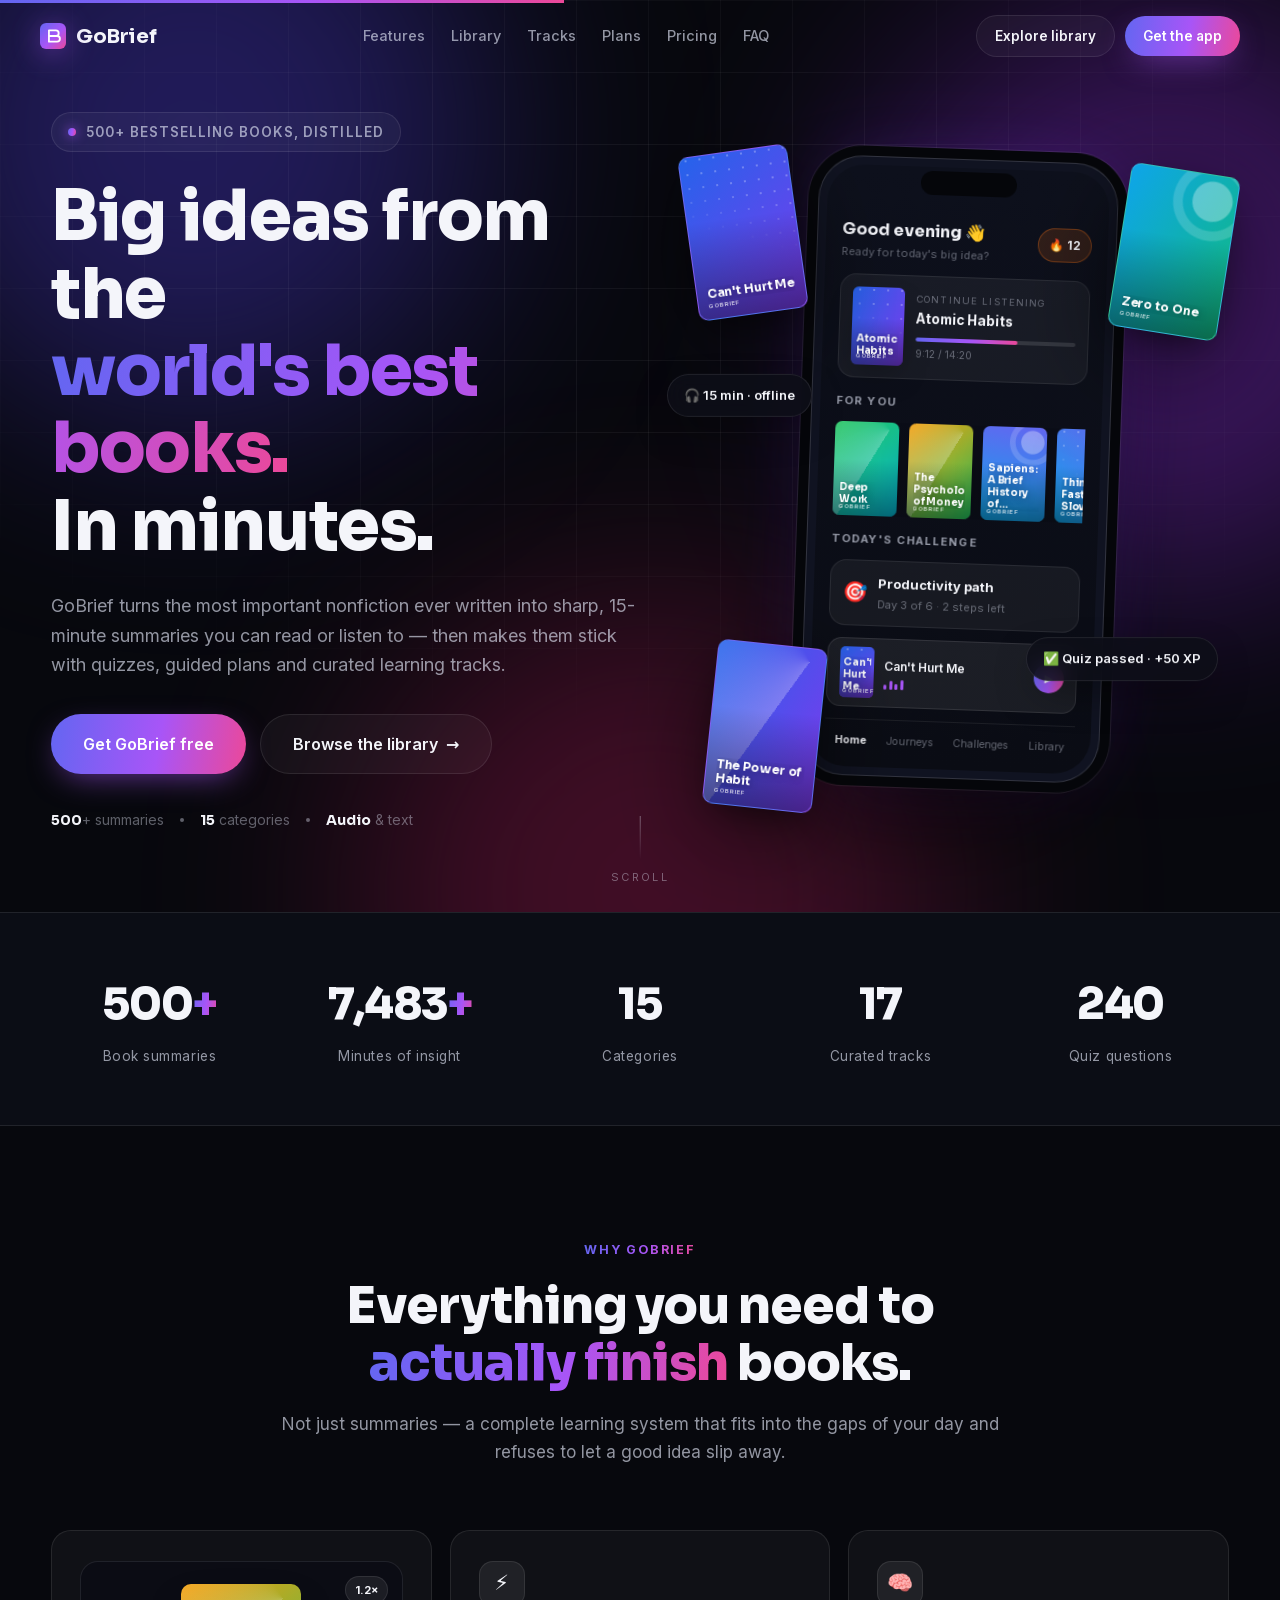
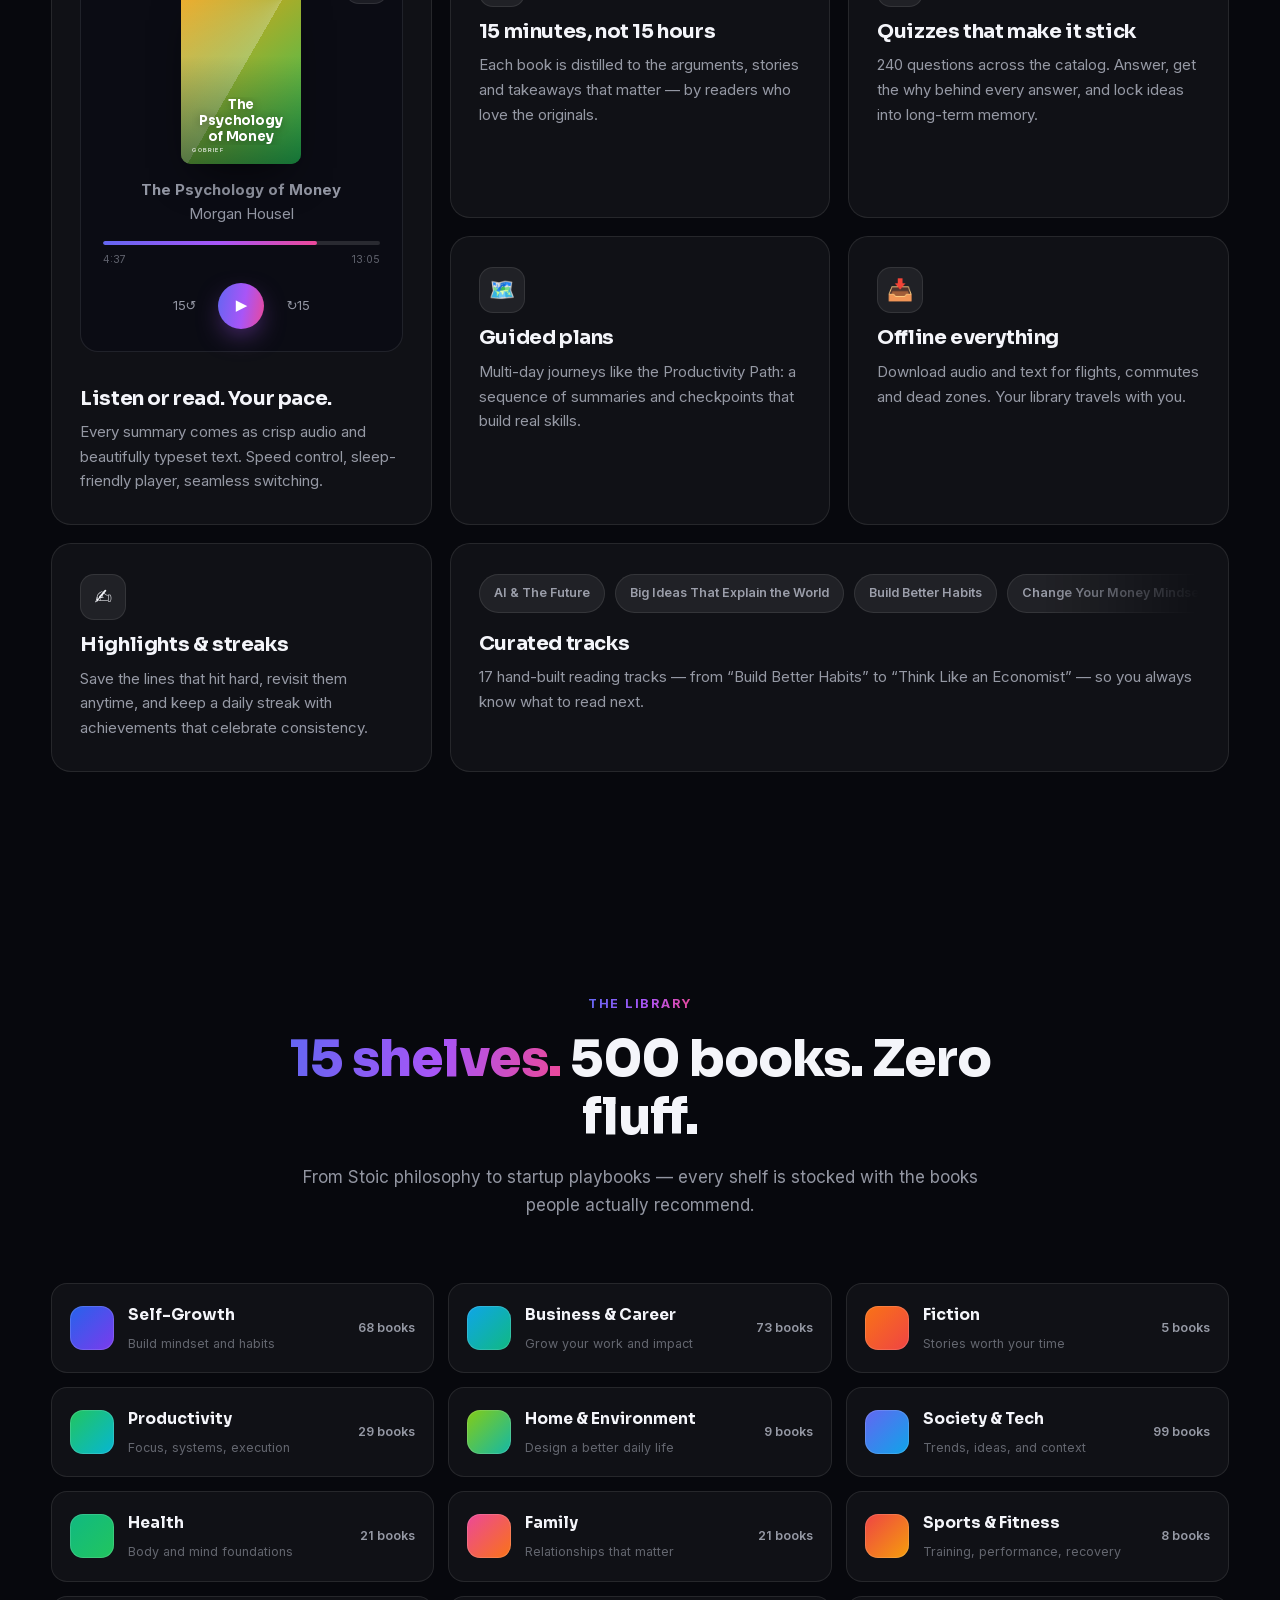
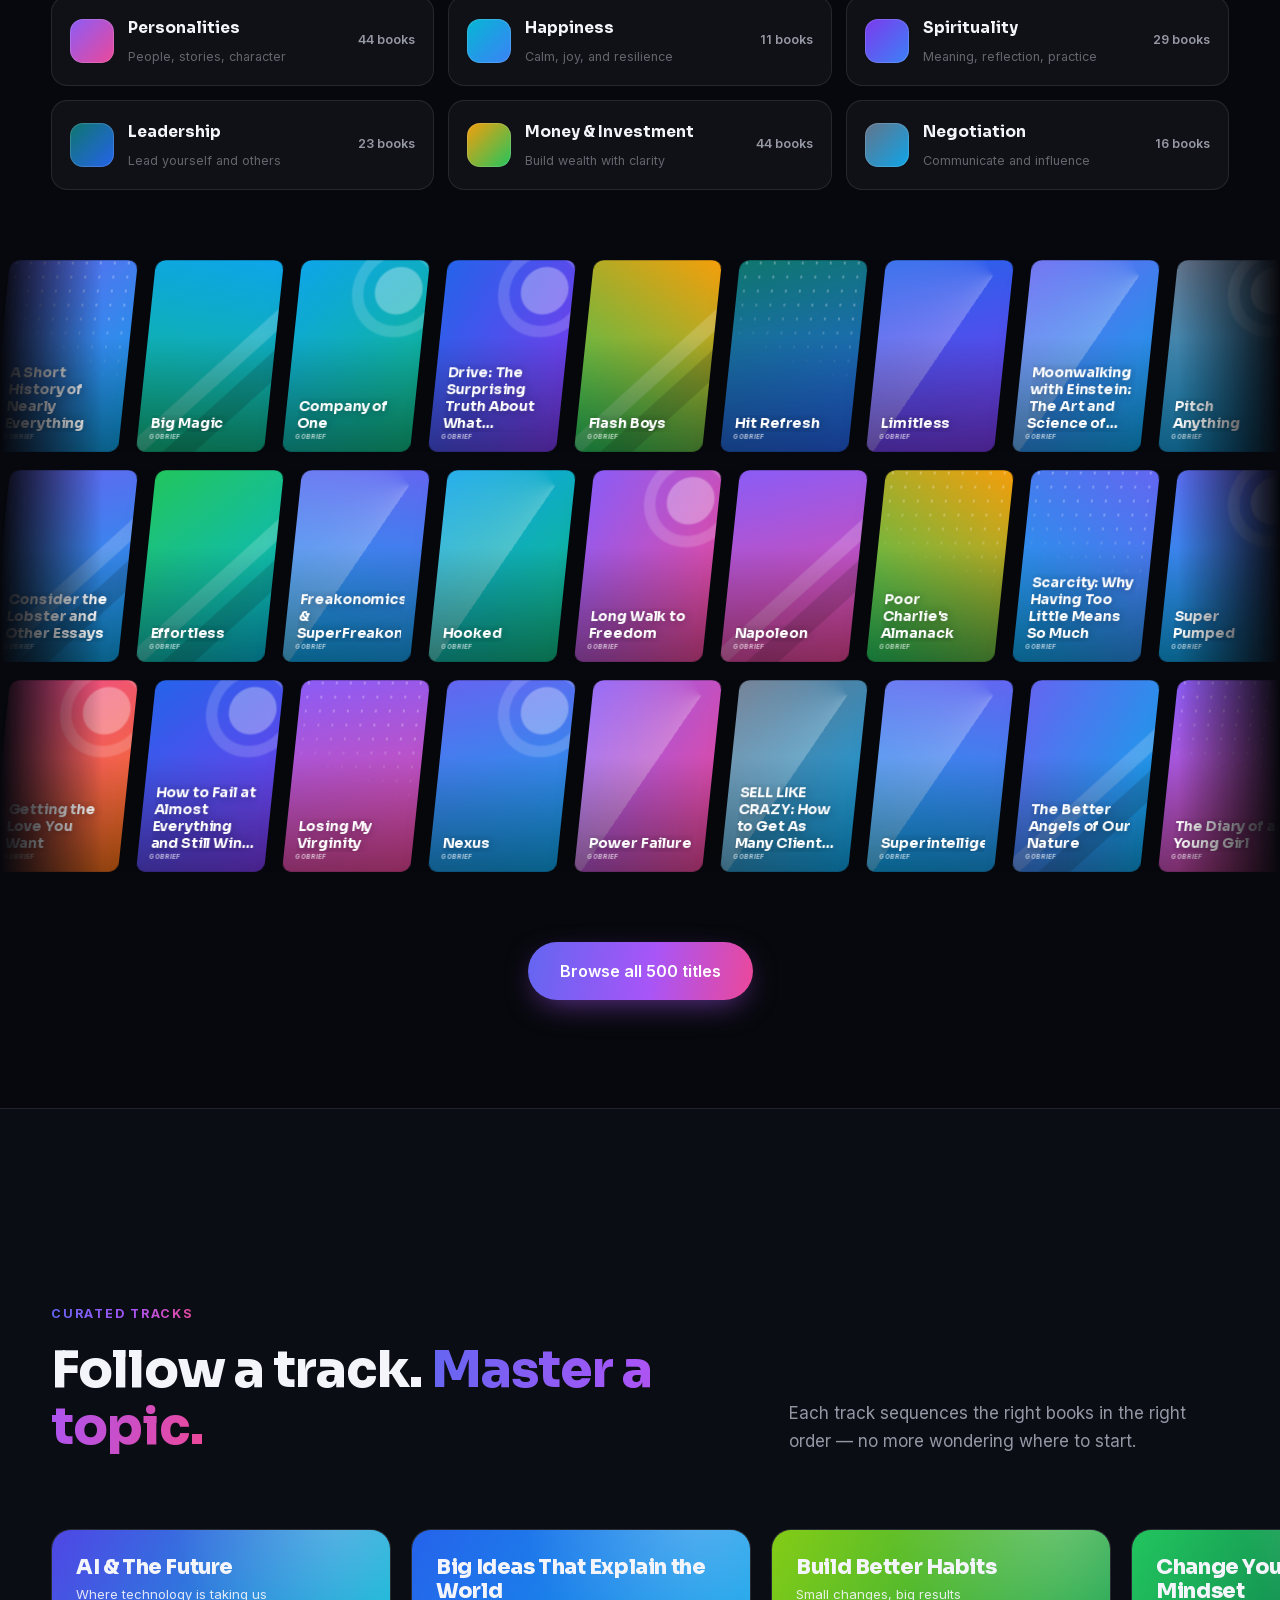
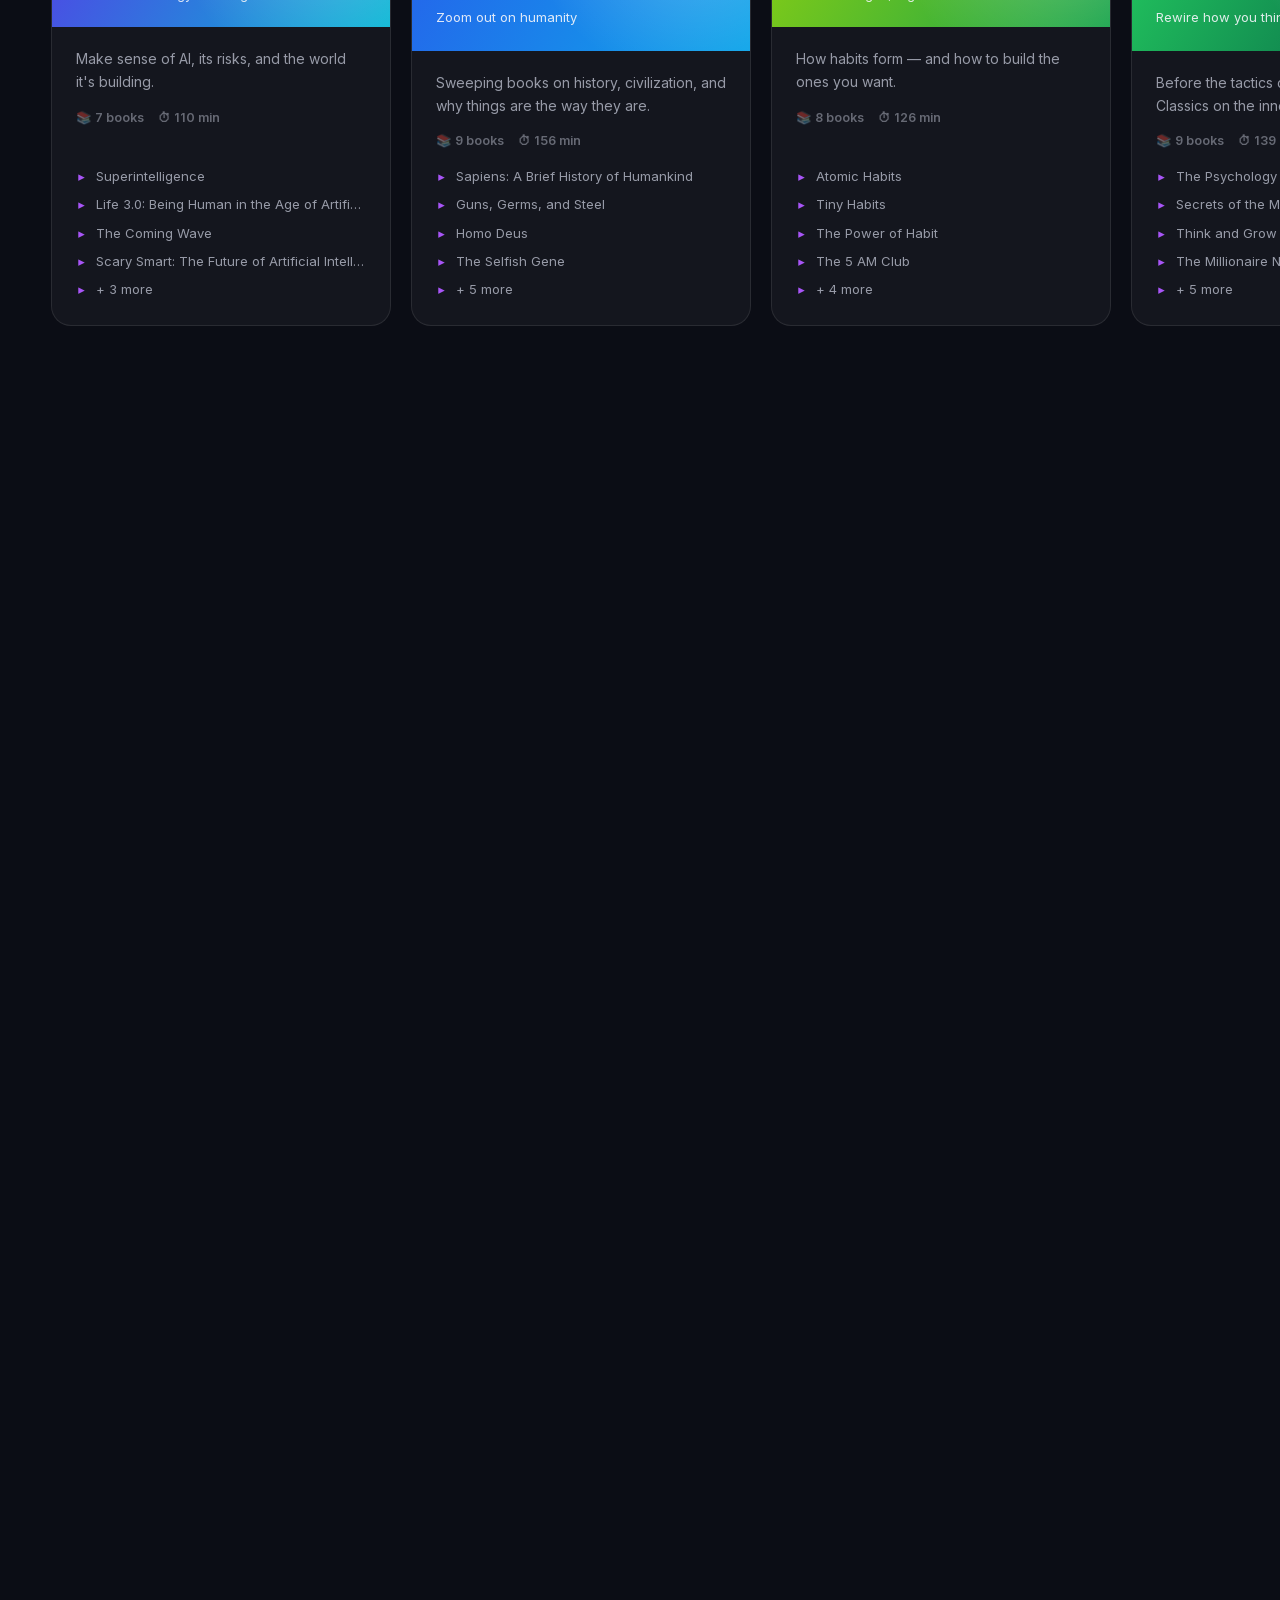
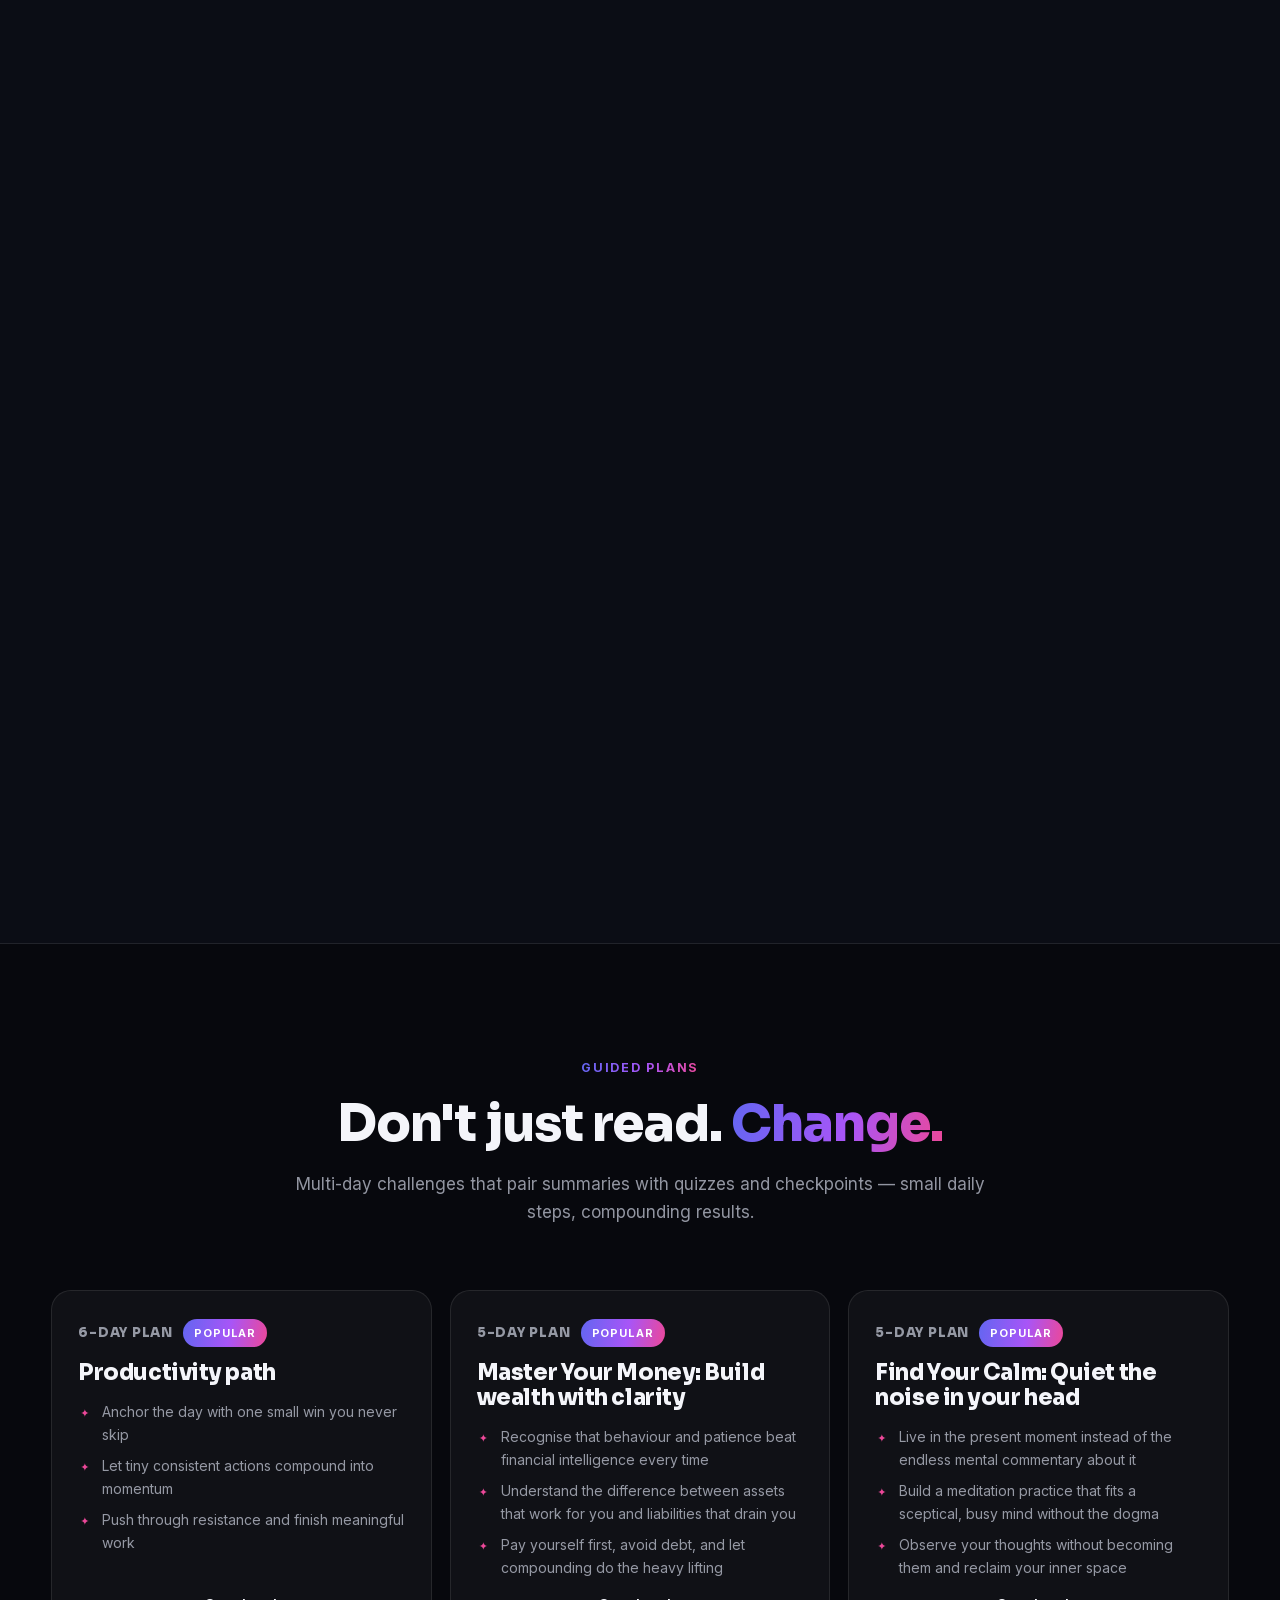
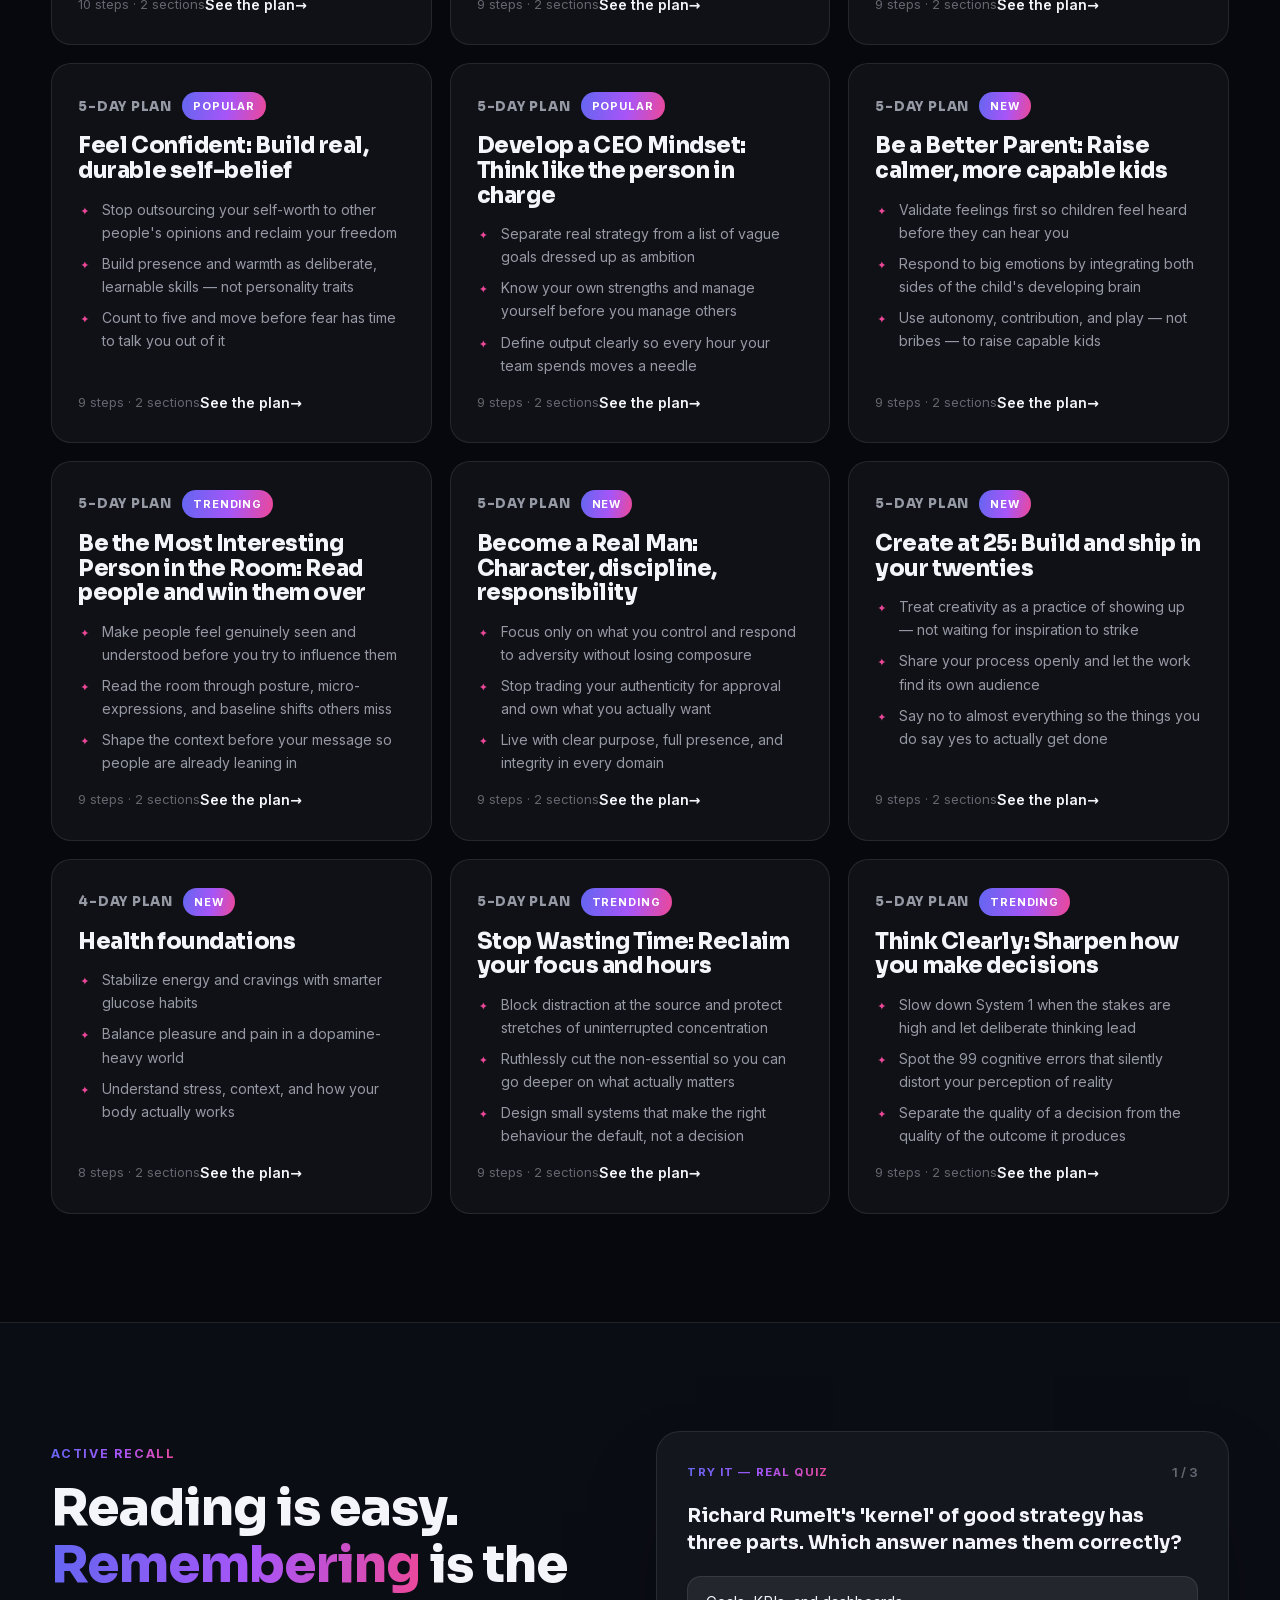
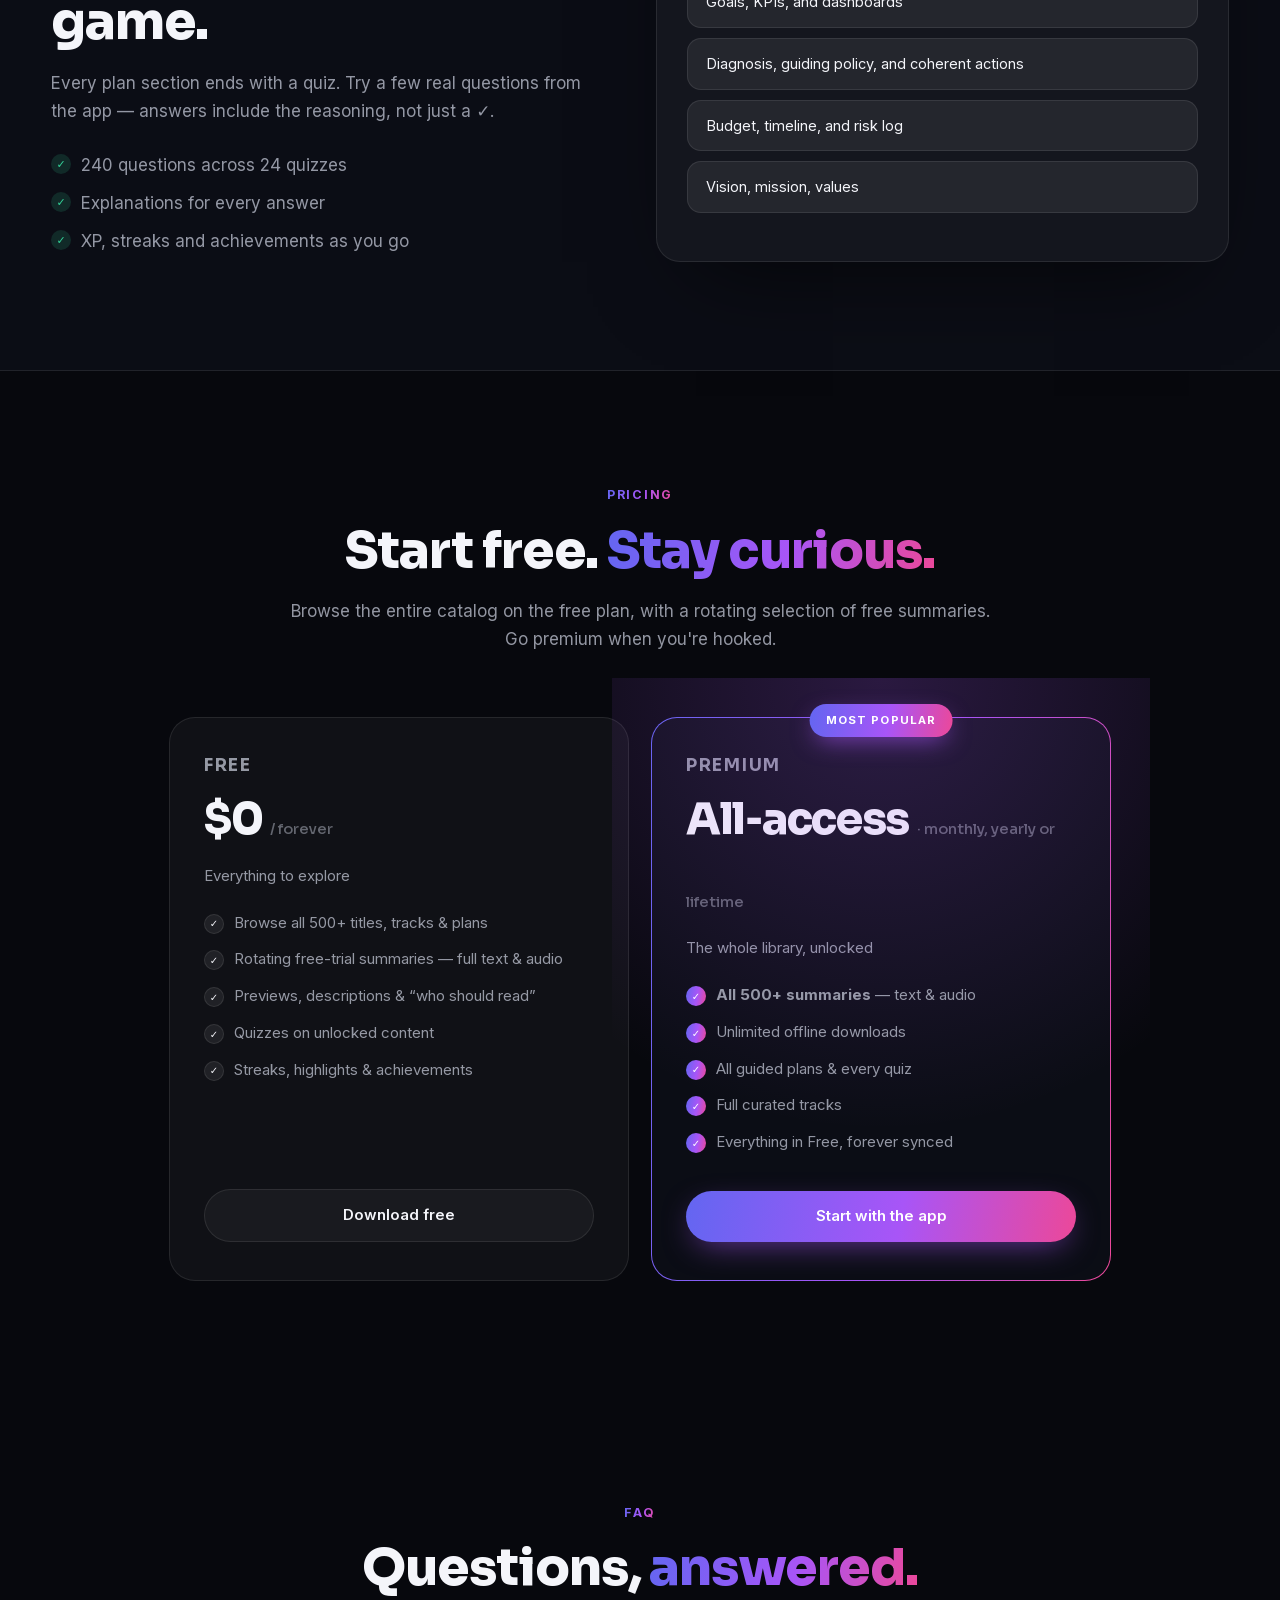
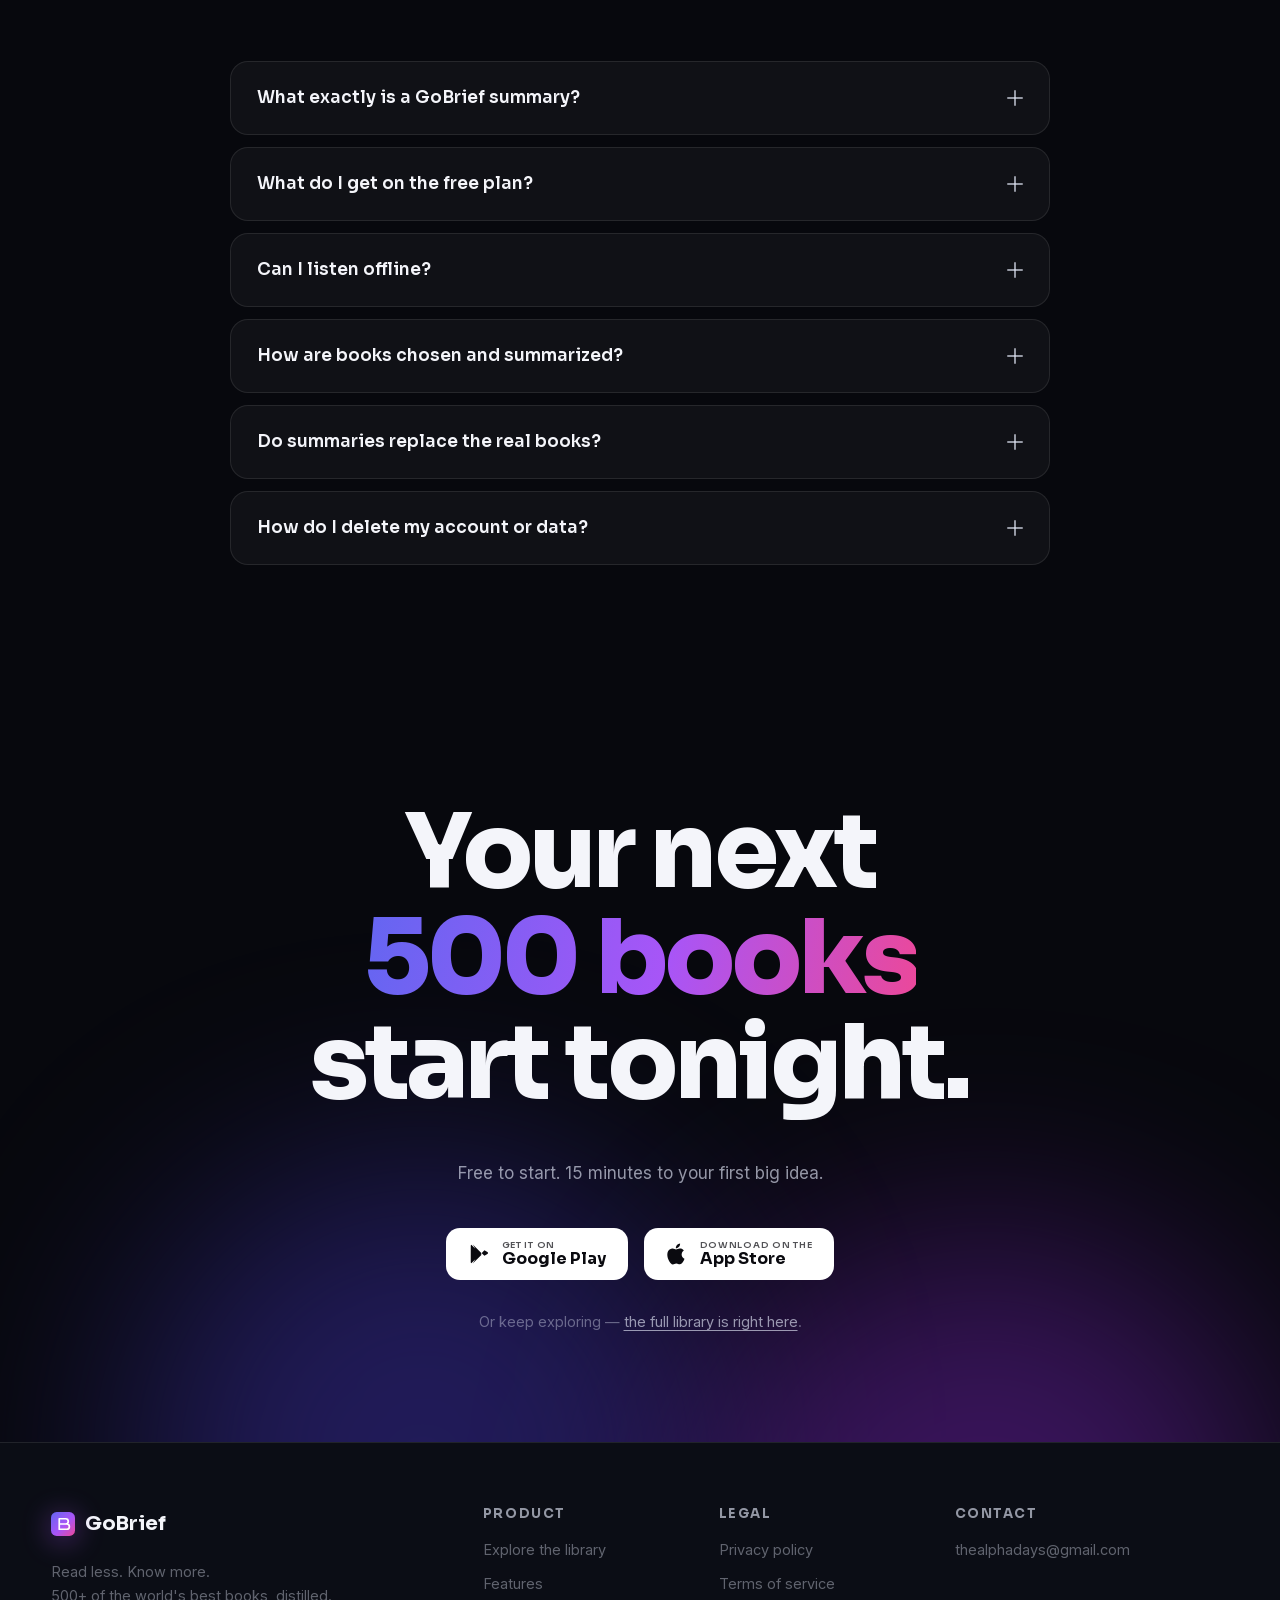
==== index.html @ 28beb43f "Add files via upload Website files" ====
<!DOCTYPE html>
<html lang="en">
<head>
  <meta charset="UTF-8" />
  <meta name="viewport" content="width=device-width, initial-scale=1.0" />
  <title>GoBrief — Big ideas from the world's best books, in minutes</title>
  <meta name="description" content="GoBrief distills 500+ bestselling nonfiction books into sharp 15-minute summaries you can read or listen to. Quizzes, guided plans and curated tracks help the ideas stick." />
  <meta property="og:title" content="GoBrief — Read less. Know more." />
  <meta property="og:description" content="500+ bestselling books distilled into 15-minute summaries. Listen, read, quiz yourself, and follow guided plans." />
  <meta property="og:type" content="website" />
  <link rel="icon" type="image/svg+xml" href="assets/img/favicon.svg" />
  <link rel="stylesheet" href="assets/css/style.css" />
</head>
<body>
  <div class="progress-bar" data-progress aria-hidden="true"></div>

  <header class="site-header" data-header>
    <div class="header-inner">
      <a class="brand" href="index.html" aria-label="GoBrief home">
        <span class="brand__mark" aria-hidden="true">
          <svg viewBox="0 0 64 64" width="26" height="26"><rect width="64" height="64" rx="15" fill="url(#bgrad)"/><defs><linearGradient id="bgrad" x1="0" y1="0" x2="1" y2="1"><stop offset="0" stop-color="#6366F1"/><stop offset=".55" stop-color="#A855F7"/><stop offset="1" stop-color="#EC4899"/></linearGradient></defs><path d="M22 18h17a7 7 0 0 1 0 14H22zm0 14h20a7 7 0 0 1 0 14H22z" fill="none" stroke="#fff" stroke-width="4.5" stroke-linejoin="round"/></svg>
        </span>
        <span class="brand__name">GoBrief</span>
      </a>
      <nav class="main-nav" aria-label="Primary">
        <a href="#features">Features</a>
        <a href="#library">Library</a>
        <a href="#tracks">Tracks</a>
        <a href="#plans">Plans</a>
        <a href="#pricing">Pricing</a>
        <a href="#faq">FAQ</a>
      </nav>
      <div class="header-actions">
        <a class="btn btn--ghost btn--sm" href="explore.html">Explore library</a>
        <a class="btn btn--primary btn--sm" href="#get" data-magnetic>Get the app</a>
      </div>
      <button class="nav-toggle" data-nav-toggle aria-label="Open menu" aria-expanded="false">
        <span></span><span></span>
      </button>
    </div>
  </header>

  <div class="mobile-menu" data-mobile-menu hidden>
    <nav aria-label="Mobile">
      <a href="#features">Features</a>
      <a href="#library">Library</a>
      <a href="#tracks">Tracks</a>
      <a href="#plans">Plans</a>
      <a href="#pricing">Pricing</a>
      <a href="#faq">FAQ</a>
      <a href="explore.html" class="mobile-menu__explore">Explore the library →</a>
    </nav>
  </div>

  <main id="top">

    <!-- ============================== HERO ============================== -->
    <section class="hero">
      <div class="aurora" aria-hidden="true">
        <span class="aurora__blob aurora__blob--1"></span>
        <span class="aurora__blob aurora__blob--2"></span>
        <span class="aurora__blob aurora__blob--3"></span>
        <span class="aurora__grid"></span>
      </div>

      <div class="hero-inner">
        <div class="hero-copy">
          <p class="hero-eyebrow" data-hero-fade><span class="dot" aria-hidden="true"></span> 500+ bestselling books, distilled</p>
          <h1 class="hero-title">
            <span class="line-mask"><span class="line">Big ideas from the</span></span>
            <span class="line-mask"><span class="line"><em>world's best books.</em></span></span>
            <span class="line-mask"><span class="line">In minutes.</span></span>
          </h1>
          <p class="hero-sub" data-hero-fade>
            GoBrief turns the most important nonfiction ever written into sharp,
            15-minute summaries you can read or listen to — then makes them stick
            with quizzes, guided plans and curated learning tracks.
          </p>
          <div class="hero-actions" data-hero-fade>
            <a class="btn btn--primary btn--lg" href="#get" data-magnetic>Get GoBrief free</a>
            <a class="btn btn--ghost btn--lg" href="explore.html">Browse the library <span aria-hidden="true">→</span></a>
          </div>
          <div class="hero-meta" data-hero-fade>
            <span><strong data-stat-inline="books">500</strong>+ summaries</span>
            <span class="sep" aria-hidden="true"></span>
            <span><strong data-stat-inline="sections">15</strong> categories</span>
            <span class="sep" aria-hidden="true"></span>
            <span><strong>Audio</strong> &amp; text</span>
          </div>
        </div>

        <div class="hero-stage" aria-hidden="true">
          <div class="phone" data-phone>
            <div class="phone__notch"></div>
            <div class="phone__screen">
              <div class="app-topbar">
                <div>
                  <p class="app-greet">Good evening 👋</p>
                  <p class="app-greet-sub">Ready for today's big idea?</p>
                </div>
                <span class="app-streak">🔥 12</span>
              </div>
              <div class="app-card app-continue">
                <div class="app-continue__cover" data-phone-cover></div>
                <div class="app-continue__info">
                  <p class="app-label">Continue listening</p>
                  <p class="app-continue__title" data-phone-title>Atomic Habits</p>
                  <div class="app-progress"><span style="width:64%"></span></div>
                  <p class="app-continue__time">9:12 / 14:20</p>
                </div>
              </div>
              <p class="app-row-label">For you</p>
              <div class="app-shelf" data-phone-shelf></div>
              <p class="app-row-label">Today's challenge</p>
              <div class="app-card app-challenge">
                <span class="app-challenge__ico">🎯</span>
                <div>
                  <p class="app-challenge__title">Productivity path</p>
                  <p class="app-challenge__sub">Day 3 of 6 · 2 steps left</p>
                </div>
              </div>
              <div class="app-miniplayer">
                <span class="app-miniplayer__cover" data-phone-cover2></span>
                <div class="app-miniplayer__meta">
                  <p data-phone-title2>Deep Work</p>
                  <div class="app-eq"><i></i><i></i><i></i><i></i></div>
                </div>
                <span class="app-miniplayer__btn">▶</span>
              </div>
              <div class="app-tabbar">
                <span class="is-active">Home</span><span>Journeys</span><span>Challenges</span><span>Library</span>
              </div>
            </div>
          </div>

          <div class="float-card float-card--1" data-float="0.35"><span data-float-cover="0"></span></div>
          <div class="float-card float-card--2" data-float="-0.5"><span data-float-cover="1"></span></div>
          <div class="float-card float-card--3" data-float="0.7"><span data-float-cover="2"></span></div>
          <div class="float-chip float-chip--1" data-float="-0.3">✅ Quiz passed · +50 XP</div>
          <div class="float-chip float-chip--2" data-float="0.5">🎧 15 min · offline</div>
        </div>
      </div>

      <div class="scroll-hint" aria-hidden="true"><span></span>Scroll</div>
    </section>

    <!-- ============================ STATS ============================ -->
    <section class="stats" id="stats">
      <div class="container stats-grid">
        <div class="stat" data-reveal><strong><span data-count="books">0</span><i>+</i></strong><span>Book summaries</span></div>
        <div class="stat" data-reveal><strong><span data-count="minutes">0</span><i>+</i></strong><span>Minutes of insight</span></div>
        <div class="stat" data-reveal><strong><span data-count="sections">0</span></strong><span>Categories</span></div>
        <div class="stat" data-reveal><strong><span data-count="tracks">0</span></strong><span>Curated tracks</span></div>
        <div class="stat" data-reveal><strong><span data-count="questions">0</span></strong><span>Quiz questions</span></div>
      </div>
    </section>

    <!-- =========================== FEATURES =========================== -->
    <section class="features section" id="features">
      <div class="container">
        <div class="section-head" data-reveal>
          <p class="kicker">Why GoBrief</p>
          <h2>Everything you need to <em>actually finish</em> books.</h2>
          <p class="section-sub">Not just summaries — a complete learning system that fits into the
            gaps of your day and refuses to let a good idea slip away.</p>
        </div>

        <div class="bento">
          <article class="bento-card bento-card--player" data-reveal>
            <div class="bento-card__ui player-ui" aria-hidden="true">
              <div class="player-ui__cover" data-feature-cover></div>
              <p class="player-ui__title">The Psychology of Money</p>
              <p class="player-ui__author">Morgan Housel</p>
              <div class="player-ui__bar"><span data-player-bar></span></div>
              <div class="player-ui__times"><span>4:37</span><span>13:05</span></div>
              <div class="player-ui__controls"><span>15↺</span><span class="play">▶</span><span>↻15</span></div>
              <div class="player-ui__speed">1.2×</div>
            </div>
            <h3>Listen or read. Your pace.</h3>
            <p>Every summary comes as crisp audio and beautifully typeset text.
               Speed control, sleep-friendly player, seamless switching.</p>
          </article>

          <article class="bento-card" data-reveal>
            <span class="bento-ico" aria-hidden="true">⚡</span>
            <h3>15 minutes, not 15 hours</h3>
            <p>Each book is distilled to the arguments, stories and takeaways that
               matter — by readers who love the originals.</p>
          </article>

          <article class="bento-card" data-reveal>
            <span class="bento-ico" aria-hidden="true">🧠</span>
            <h3>Quizzes that make it stick</h3>
            <p>240 questions across the catalog. Answer, get the why behind every
               answer, and lock ideas into long-term memory.</p>
          </article>

          <article class="bento-card" data-reveal>
            <span class="bento-ico" aria-hidden="true">🗺️</span>
            <h3>Guided plans</h3>
            <p>Multi-day journeys like the Productivity Path: a sequence of
               summaries and checkpoints that build real skills.</p>
          </article>

          <article class="bento-card" data-reveal>
            <span class="bento-ico" aria-hidden="true">📥</span>
            <h3>Offline everything</h3>
            <p>Download audio and text for flights, commutes and dead zones.
               Your library travels with you.</p>
          </article>

          <article class="bento-card" data-reveal>
            <span class="bento-ico" aria-hidden="true">✍️</span>
            <h3>Highlights &amp; streaks</h3>
            <p>Save the lines that hit hard, revisit them anytime, and keep a
               daily streak with achievements that celebrate consistency.</p>
          </article>

          <article class="bento-card bento-card--wide" data-reveal>
            <div class="bento-track-strip" aria-hidden="true" data-bento-strip></div>
            <h3>Curated tracks</h3>
            <p>17 hand-built reading tracks — from “Build Better Habits” to “Think Like an
               Economist” — so you always know what to read next.</p>
          </article>
        </div>
      </div>
    </section>

    <!-- ============================ LIBRARY ============================ -->
    <section class="library section" id="library">
      <div class="container">
        <div class="section-head" data-reveal>
          <p class="kicker">The library</p>
          <h2><em>15 shelves.</em> 500 books. Zero fluff.</h2>
          <p class="section-sub">From Stoic philosophy to startup playbooks — every shelf is stocked
            with the books people actually recommend.</p>
        </div>
        <div class="cats" data-cats></div>
      </div>

      <div class="marquee-stack" aria-hidden="true">
        <div class="marquee" data-marquee="1"><div class="marquee__track" data-marquee-track="0"></div></div>
        <div class="marquee marquee--reverse" data-marquee="-1"><div class="marquee__track" data-marquee-track="1"></div></div>
        <div class="marquee" data-marquee="1"><div class="marquee__track" data-marquee-track="2"></div></div>
      </div>

      <div class="container center" data-reveal>
        <a class="btn btn--primary btn--lg" href="explore.html" data-magnetic>Browse all 500 titles</a>
      </div>
    </section>

    <!-- ============================ TRACKS ============================ -->
    <section class="tracks section" id="tracks">
      <div class="tracks-pin" data-tracks-pin>
        <div class="container">
          <div class="section-head section-head--row" data-reveal>
            <div>
              <p class="kicker">Curated tracks</p>
              <h2>Follow a track. <em>Master a topic.</em></h2>
            </div>
            <p class="section-sub">Each track sequences the right books in the right order —
              no more wondering where to start.</p>
          </div>
        </div>
        <div class="tracks-rail-wrap">
          <div class="tracks-rail" data-tracks-rail></div>
        </div>
      </div>
    </section>

    <!-- ============================ PLANS ============================= -->
    <section class="plans section" id="plans">
      <div class="container">
        <div class="section-head" data-reveal>
          <p class="kicker">Guided plans</p>
          <h2>Don't just read. <em>Change.</em></h2>
          <p class="section-sub">Multi-day challenges that pair summaries with quizzes and
            checkpoints — small daily steps, compounding results.</p>
        </div>
        <div class="plans-grid" data-plans></div>
      </div>
    </section>

    <!-- ========================== QUIZ DEMO =========================== -->
    <section class="quiz section" id="quiz">
      <div class="container quiz-wrap">
        <div class="quiz-copy" data-reveal>
          <p class="kicker">Active recall</p>
          <h2>Reading is easy. <em>Remembering</em> is the game.</h2>
          <p class="section-sub">Every plan section ends with a quiz. Try a few real questions from
            the app — answers include the reasoning, not just a ✓.</p>
          <ul class="quiz-points">
            <li>240 questions across 24 quizzes</li>
            <li>Explanations for every answer</li>
            <li>XP, streaks and achievements as you go</li>
          </ul>
        </div>
        <div class="quiz-widget" data-quiz data-reveal>
          <div class="quiz-widget__head">
            <span class="quiz-widget__badge">Try it — real quiz</span>
            <span class="quiz-widget__progress" data-quiz-progress>1 / 3</span>
          </div>
          <p class="quiz-widget__q" data-quiz-q>Loading…</p>
          <div class="quiz-widget__opts" data-quiz-opts></div>
          <div class="quiz-widget__explain" data-quiz-explain hidden></div>
          <div class="quiz-widget__foot">
            <button class="btn btn--primary btn--sm" data-quiz-next hidden>Next question</button>
            <button class="btn btn--ghost btn--sm" data-quiz-restart hidden>Try again</button>
          </div>
        </div>
      </div>
    </section>

    <!-- =========================== PRICING ============================ -->
    <section class="pricing section" id="pricing">
      <div class="container">
        <div class="section-head" data-reveal>
          <p class="kicker">Pricing</p>
          <h2>Start free. <em>Stay curious.</em></h2>
          <p class="section-sub">Browse the entire catalog on the free plan, with a rotating
            selection of free summaries. Go premium when you're hooked.</p>
        </div>
        <div class="price-grid">
          <article class="price-card" data-reveal>
            <h3>Free</h3>
            <p class="price-card__price">$0<span>/ forever</span></p>
            <p class="price-card__tag">Everything to explore</p>
            <ul>
              <li>Browse all 500+ titles, tracks &amp; plans</li>
              <li>Rotating free-trial summaries — full text &amp; audio</li>
              <li>Previews, descriptions &amp; “who should read”</li>
              <li>Quizzes on unlocked content</li>
              <li>Streaks, highlights &amp; achievements</li>
            </ul>
            <a class="btn btn--ghost" href="#get">Download free</a>
          </article>
          <article class="price-card price-card--pro" data-reveal>
            <span class="price-card__glow" aria-hidden="true"></span>
            <span class="price-card__badge">Most popular</span>
            <h3>Premium</h3>
            <p class="price-card__price">All&#8209;access<span>· monthly, yearly or lifetime</span></p>
            <p class="price-card__tag">The whole library, unlocked</p>
            <ul>
              <li><strong>All 500+ summaries</strong> — text &amp; audio</li>
              <li>Unlimited offline downloads</li>
              <li>All guided plans &amp; every quiz</li>
              <li>Full curated tracks</li>
              <li>Everything in Free, forever synced</li>
            </ul>
            <a class="btn btn--primary" href="#get" data-magnetic>Start with the app</a>
          </article>
        </div>
      </div>
    </section>

    <!-- ============================== FAQ ============================= -->
    <section class="faq section" id="faq">
      <div class="container container--narrow">
        <div class="section-head" data-reveal>
          <p class="kicker">FAQ</p>
          <h2>Questions, <em>answered.</em></h2>
        </div>
        <div class="faq-list">
          <details class="faq-item" data-reveal>
            <summary>What exactly is a GoBrief summary?<span class="faq-x" aria-hidden="true"></span></summary>
            <p>A careful distillation of a nonfiction book's core arguments, stories and
               takeaways — about 15 minutes to read or listen to. It's the fastest honest way
               to know whether a book deserves your next 10 hours.</p>
          </details>
          <details class="faq-item" data-reveal>
            <summary>What do I get on the free plan?<span class="faq-x" aria-hidden="true"></span></summary>
            <p>The entire catalog is browsable — every title, description, track, plan and
               “who should read this” guide. A rotating selection of summaries is fully
               unlocked (text and audio), and features like streaks, highlights and quizzes
               work on everything you can access.</p>
          </details>
          <details class="faq-item" data-reveal>
            <summary>Can I listen offline?<span class="faq-x" aria-hidden="true"></span></summary>
            <p>Yes. Premium members can download any summary's audio and text for fully
               offline listening — flights, subways, mountains, wherever.</p>
          </details>
          <details class="faq-item" data-reveal>
            <summary>How are books chosen and summarized?<span class="faq-x" aria-hidden="true"></span></summary>
            <p>We stock the shelves with books people actually recommend — enduring
               bestsellers and modern classics across 15 categories — and hold every summary
               to the same bar: faithful to the author, ruthless with fluff.</p>
          </details>
          <details class="faq-item" data-reveal>
            <summary>Do summaries replace the real books?<span class="faq-x" aria-hidden="true"></span></summary>
            <p>No — they're a map, not the territory. Every book page links to the full book,
               and our favorite outcome is you falling in love with one and buying it.</p>
          </details>
          <details class="faq-item" data-reveal>
            <summary>How do I delete my account or data?<span class="faq-x" aria-hidden="true"></span></summary>
            <p>Anytime, in-app or via our <a href="delete-account.html">account deletion page</a>.
               Your data, your call.</p>
          </details>
        </div>
      </div>
    </section>

    <!-- ============================== CTA ============================= -->
    <section class="cta section" id="get">
      <div class="aurora aurora--cta" aria-hidden="true">
        <span class="aurora__blob aurora__blob--1"></span>
        <span class="aurora__blob aurora__blob--2"></span>
      </div>
      <div class="container center">
        <h2 class="cta-title" data-reveal>Your next<br /><em>500 books</em><br />start tonight.</h2>
        <p class="section-sub" data-reveal>Free to start. 15 minutes to your first big idea.</p>
        <div class="store-badges" data-reveal>
          <!-- Replace href="#" with your Play Store / App Store URLs when live -->
          <a class="store-badge" href="#" aria-label="Get it on Google Play">
            <svg viewBox="0 0 24 24" width="22" height="22" aria-hidden="true"><path fill="currentColor" d="M3.6 1.8 13.9 12 3.6 22.2c-.4-.2-.6-.6-.6-1.1V2.9c0-.5.2-.9.6-1.1zm11.7 8.8 2.6-2.6 3.3 1.9c.9.5.9 1.7 0 2.2l-3.3 1.9-2.6-2.6-.4-.4.4-.4zM5.2 1.6l9.6 9.6-2.3 2.3L5.2 1.6zm0 20.8 7.3-11.9 2.3 2.3-9.6 9.6z"/></svg>
            <span><small>GET IT ON</small>Google Play</span>
          </a>
          <a class="store-badge" href="#" aria-label="Download on the App Store">
            <svg viewBox="0 0 24 24" width="22" height="22" aria-hidden="true"><path fill="currentColor" d="M17.05 12.54c-.03-2.9 2.37-4.29 2.48-4.36-1.35-1.97-3.45-2.24-4.2-2.27-1.78-.18-3.48 1.05-4.39 1.05-.9 0-2.3-1.03-3.79-1-1.95.03-3.75 1.13-4.75 2.88-2.03 3.52-.52 8.72 1.46 11.58.97 1.4 2.12 2.97 3.63 2.91 1.46-.06 2.01-.94 3.77-.94s2.26.94 3.8.91c1.57-.03 2.57-1.42 3.53-2.83 1.11-1.62 1.57-3.19 1.6-3.27-.04-.02-3.07-1.18-3.14-4.66zM14.16 4.1c.8-.97 1.34-2.32 1.19-3.66-1.15.05-2.55.77-3.38 1.74-.74.86-1.39 2.23-1.22 3.55 1.29.1 2.6-.65 3.41-1.63z"/></svg>
            <span><small>DOWNLOAD ON THE</small>App Store</span>
          </a>
        </div>
        <p class="cta-note" data-reveal>Or keep exploring — <a href="explore.html">the full library is right here</a>.</p>
      </div>
    </section>
  </main>

  <footer class="site-footer">
    <div class="container footer-grid">
      <div class="footer-brand">
        <a class="brand" href="index.html">
          <span class="brand__mark" aria-hidden="true">
            <svg viewBox="0 0 64 64" width="24" height="24"><rect width="64" height="64" rx="15" fill="url(#fgrad)"/><defs><linearGradient id="fgrad" x1="0" y1="0" x2="1" y2="1"><stop offset="0" stop-color="#6366F1"/><stop offset=".55" stop-color="#A855F7"/><stop offset="1" stop-color="#EC4899"/></linearGradient></defs><path d="M22 18h17a7 7 0 0 1 0 14H22zm0 14h20a7 7 0 0 1 0 14H22z" fill="none" stroke="#fff" stroke-width="4.5" stroke-linejoin="round"/></svg>
          </span>
          <span class="brand__name">GoBrief</span>
        </a>
        <p>Read less. Know more.<br />500+ of the world's best books, distilled.</p>
      </div>
      <nav class="footer-col" aria-label="Product">
        <h4>Product</h4>
        <a href="explore.html">Explore the library</a>
        <a href="#features">Features</a>
        <a href="#pricing">Pricing</a>
        <a href="#faq">FAQ</a>
      </nav>
      <nav class="footer-col" aria-label="Legal">
        <h4>Legal</h4>
        <a href="privacy-policy.html">Privacy policy</a>
        <a href="terms-of-service.html">Terms of service</a>
        <a href="delete-account.html">Delete account &amp; data</a>
      </nav>
      <nav class="footer-col" aria-label="Contact">
        <h4>Contact</h4>
        <a href="mailto:thealphadays@gmail.com">thealphadays@gmail.com</a>
      </nav>
    </div>
    <div class="container footer-bottom">
      <p>© <span data-year>2026</span> GoBrief. All rights reserved.</p>
      <p>All book titles and author names belong to their respective owners.</p>
    </div>
  </footer>

  <!-- Shared modal (plan details) -->
  <div class="modal" data-modal hidden>
    <div class="modal__backdrop" data-modal-close></div>
    <div class="modal__panel" role="dialog" aria-modal="true">
      <button class="modal__close" data-modal-close aria-label="Close">✕</button>
      <div class="modal__content" data-modal-content></div>
    </div>
  </div>

  <script src="assets/vendor/gsap.min.js"></script>
  <script src="assets/vendor/ScrollTrigger.min.js"></script>
  <script src="assets/vendor/lenis.min.js"></script>
  <script src="assets/js/data.js"></script>
  <script src="assets/js/covers.js"></script>
  <script src="assets/js/main.js"></script>
</body>
</html>
---- assets/css/style.css ----
/* ============================================================
   GoBrief — public site
   Dark, gradient-glow aesthetic with scroll-driven motion.
   ============================================================ */

/* ---------- Fonts (self-hosted, variable) ---------- */
@font-face {
  font-family: "Sora";
  src: url("../fonts/sora-var-latin.woff2") format("woff2");
  font-weight: 100 900;
  font-style: normal;
  font-display: swap;
}
@font-face {
  font-family: "Inter";
  src: url("../fonts/inter-var-latin.woff2") format("woff2");
  font-weight: 100 900;
  font-style: normal;
  font-display: swap;
}

/* ---------- Tokens ---------- */
:root {
  --bg: #07080d;
  --bg-2: #0b0d15;
  --surface: rgba(255, 255, 255, 0.04);
  --surface-2: rgba(255, 255, 255, 0.07);
  --line: rgba(255, 255, 255, 0.09);
  --text: #f4f5fa;
  --muted: rgba(226, 230, 246, 0.64);
  --faint: rgba(226, 230, 246, 0.4);
  --g1: #6366f1;
  --g2: #a855f7;
  --g3: #ec4899;
  --grad: linear-gradient(100deg, var(--g1), var(--g2) 55%, var(--g3));
  --ok: #34d399;
  --bad: #f87171;
  --radius: 20px;
  --font-display: "Sora", "Inter", system-ui, sans-serif;
  --font-body: "Inter", system-ui, -apple-system, sans-serif;
  --header-h: 72px;
  --container: 1200px;
}

/* ---------- Reset / base ---------- */
*, *::before, *::after { box-sizing: border-box; }
html { scroll-behavior: smooth; }
html.lenis { height: auto; scroll-behavior: auto; }
.lenis.lenis-smooth { scroll-behavior: auto !important; }
body {
  margin: 0;
  background: var(--bg);
  color: var(--text);
  font-family: var(--font-body);
  font-size: 17px;
  line-height: 1.65;
  -webkit-font-smoothing: antialiased;
  overflow-x: hidden;
}
img, svg { display: block; max-width: 100%; }
a { color: inherit; text-decoration: none; }
button { font: inherit; color: inherit; background: none; border: 0; cursor: pointer; }
h1, h2, h3, h4 { font-family: var(--font-display); line-height: 1.12; margin: 0; letter-spacing: -0.02em; }
p { margin: 0; }
::selection { background: rgba(168, 85, 247, 0.45); color: #fff; }
::-webkit-scrollbar { width: 10px; height: 10px; }
::-webkit-scrollbar-thumb { background: rgba(255,255,255,.14); border-radius: 8px; border: 2px solid var(--bg); }
::-webkit-scrollbar-track { background: var(--bg); }

[hidden] { display: none !important; }

.container { width: min(var(--container), 92vw); margin-inline: auto; }
.container--narrow { width: min(820px, 92vw); }
.center { text-align: center; }
.section { padding: clamp(90px, 12vh, 150px) 0; position: relative; }

/* gradient em */
h1 em, h2 em {
  font-style: normal;
  background: var(--grad);
  -webkit-background-clip: text;
  background-clip: text;
  -webkit-text-fill-color: transparent;
  color: transparent;
}

/* ---------- Reveal states (only when JS animates) ---------- */
body.gb-anim [data-reveal] { opacity: 0; transform: translateY(30px); }
body.gb-anim .line-mask .line { transform: translateY(112%); }
body.gb-anim [data-hero-fade] { opacity: 0; transform: translateY(18px); }

/* ---------- Progress bar ---------- */
.progress-bar {
  position: fixed; inset: 0 auto auto 0; z-index: 120;
  height: 3px; width: 100%;
  background: var(--grad);
  transform-origin: 0 50%;
  transform: scaleX(0);
}

/* ---------- Header ---------- */
.site-header {
  position: fixed; top: 0; left: 0; right: 0; z-index: 100;
  transition: transform 0.45s cubic-bezier(.22,1,.36,1), background 0.3s, border-color 0.3s;
  border-bottom: 1px solid transparent;
}
.site-header.is-scrolled {
  background: rgba(7, 8, 13, 0.72);
  -webkit-backdrop-filter: blur(18px);
  backdrop-filter: blur(18px);
  border-bottom-color: var(--line);
}
.site-header.is-hidden { transform: translateY(-100%); }
.header-inner {
  width: min(var(--container), 94vw); margin-inline: auto;
  height: var(--header-h);
  display: flex; align-items: center; gap: 28px;
}
.brand { display: inline-flex; align-items: center; gap: 10px; font-family: var(--font-display); font-weight: 700; font-size: 20px; letter-spacing: -0.02em; }
.brand__mark { display: grid; place-items: center; filter: drop-shadow(0 4px 14px rgba(168,85,247,.45)); }
.main-nav { display: flex; gap: 26px; margin-inline: auto; }
.main-nav a { font-size: 14.5px; color: var(--muted); font-weight: 500; transition: color .2s; position: relative; }
.main-nav a::after {
  content: ""; position: absolute; left: 0; bottom: -6px; height: 2px; width: 100%;
  background: var(--grad); border-radius: 2px; transform: scaleX(0); transform-origin: left;
  transition: transform .3s cubic-bezier(.22,1,.36,1);
}
.main-nav a:hover { color: var(--text); }
.main-nav a:hover::after { transform: scaleX(1); }
.header-actions { display: flex; gap: 10px; align-items: center; }

.nav-toggle { display: none; width: 42px; height: 42px; position: relative; z-index: 130; }
.nav-toggle span {
  position: absolute; left: 10px; right: 10px; height: 2px; background: var(--text);
  border-radius: 2px; transition: transform .3s, top .3s;
}
.nav-toggle span:nth-child(1) { top: 17px; }
.nav-toggle span:nth-child(2) { top: 25px; }
.nav-toggle.is-open span:nth-child(1) { top: 21px; transform: rotate(45deg); }
.nav-toggle.is-open span:nth-child(2) { top: 21px; transform: rotate(-45deg); }

.mobile-menu {
  position: fixed; inset: 0; z-index: 110;
  background: rgba(7, 8, 13, 0.96);
  -webkit-backdrop-filter: blur(20px); backdrop-filter: blur(20px);
  display: grid; place-items: center;
}
.mobile-menu nav { display: grid; gap: 8px; text-align: center; }
.mobile-menu a {
  font-family: var(--font-display); font-size: clamp(28px, 7vw, 40px); font-weight: 700;
  padding: 6px 20px; color: var(--text);
}
.mobile-menu a:hover { background: var(--grad); -webkit-background-clip: text; background-clip: text; -webkit-text-fill-color: transparent; }
.mobile-menu__explore { font-size: 18px !important; color: var(--muted) !important; margin-top: 18px; }

/* ---------- Buttons ---------- */
.btn {
  display: inline-flex; align-items: center; justify-content: center; gap: 8px;
  border-radius: 999px; font-weight: 600; font-size: 15px;
  padding: 13px 26px; white-space: nowrap;
  transition: transform .25s cubic-bezier(.22,1,.36,1), box-shadow .25s, background .25s, border-color .25s;
  will-change: transform;
}
.btn--sm { padding: 9px 18px; font-size: 13.5px; }
.btn--lg { padding: 16px 32px; font-size: 16px; }
.btn--primary {
  background: var(--grad); color: #fff;
  box-shadow: 0 10px 32px -10px rgba(168, 85, 247, 0.65);
}
.btn--primary:hover { transform: translateY(-2px) scale(1.02); box-shadow: 0 16px 40px -10px rgba(168, 85, 247, 0.8); }
.btn--ghost { border: 1px solid var(--line); background: var(--surface); color: var(--text); }
.btn--ghost:hover { border-color: rgba(255,255,255,.25); background: var(--surface-2); transform: translateY(-2px); }

/* ---------- Aurora background ---------- */
.aurora { position: absolute; inset: 0; overflow: hidden; pointer-events: none; }
.aurora__blob {
  position: absolute; width: 46vw; height: 46vw; min-width: 420px; min-height: 420px;
  border-radius: 50%; filter: blur(110px); opacity: 0.5;
}
.aurora__blob--1 { top: -18%; left: -8%; background: #3b2ea3; animation: drift1 16s ease-in-out infinite alternate; }
.aurora__blob--2 { top: 0%; right: -14%; background: #6b21a8; animation: drift2 20s ease-in-out infinite alternate; }
.aurora__blob--3 { bottom: -30%; left: 28%; background: #9d174d; opacity: .38; animation: drift1 24s ease-in-out infinite alternate-reverse; }
@keyframes drift1 { to { transform: translate(8vw, 6vh) scale(1.15); } }
@keyframes drift2 { to { transform: translate(-6vw, 10vh) scale(0.9); } }
.aurora__grid {
  position: absolute; inset: 0;
  background-image:
    linear-gradient(rgba(255,255,255,.05) 1px, transparent 1px),
    linear-gradient(90deg, rgba(255,255,255,.05) 1px, transparent 1px);
  background-size: 72px 72px;
  -webkit-mask-image: radial-gradient(ellipse 90% 70% at 50% 30%, #000 25%, transparent 75%);
  mask-image: radial-gradient(ellipse 90% 70% at 50% 30%, #000 25%, transparent 75%);
}

/* ---------- Hero ---------- */
.hero {
  position: relative; min-height: 100svh;
  display: flex; flex-direction: column; justify-content: center;
  padding: calc(var(--header-h) + 40px) 0 80px;
  overflow: hidden;
}
.hero-inner {
  width: min(var(--container), 92vw); margin-inline: auto;
  display: grid; grid-template-columns: 1.05fr 0.95fr; align-items: center; gap: 40px;
  position: relative; z-index: 2;
}
.hero-eyebrow {
  display: inline-flex; align-items: center; gap: 10px;
  font-size: 13.5px; font-weight: 600; letter-spacing: 0.08em; text-transform: uppercase;
  color: var(--muted);
  border: 1px solid var(--line); border-radius: 999px; padding: 8px 16px;
  background: var(--surface);
  margin: 0 0 26px;
}
.hero-eyebrow .dot { width: 8px; height: 8px; border-radius: 50%; background: var(--grad); box-shadow: 0 0 12px rgba(168,85,247,.9); }
.hero-title { font-size: clamp(42px, 5.4vw, 76px); font-weight: 800; }
.line-mask { display: block; overflow: hidden; padding-bottom: 0.08em; margin-bottom: -0.08em; }
.line-mask .line { display: block; }
.hero-sub { margin: 26px 0 34px; max-width: 54ch; color: var(--muted); font-size: clamp(16px, 1.4vw, 19px); }
.hero-actions { display: flex; gap: 14px; flex-wrap: wrap; }
.hero-meta { display: flex; gap: 16px; align-items: center; margin-top: 34px; color: var(--faint); font-size: 14px; flex-wrap: wrap; }
.hero-meta strong { color: var(--text); font-family: var(--font-display); font-weight: 700; }
.hero-meta .sep { width: 4px; height: 4px; background: var(--faint); border-radius: 50%; }

/* Hero stage: phone + floaters */
.hero-stage { position: relative; height: 640px; }
.phone {
  position: absolute; left: 50%; top: 50%;
  width: 300px; height: 620px;
  transform: translate(-50%, -50%) rotate(2deg);
  border-radius: 44px;
  background: #101321;
  border: 1px solid rgba(255,255,255,.14);
  box-shadow:
    0 0 0 10px #05060a,
    0 0 0 11px rgba(255,255,255,.08),
    0 60px 120px -30px rgba(0,0,0,.8),
    0 0 90px -20px rgba(124, 58, 237, 0.35);
  z-index: 3;
}
.phone__notch {
  position: absolute; top: 12px; left: 50%; transform: translateX(-50%);
  width: 96px; height: 24px; border-radius: 999px; background: #05060a; z-index: 2;
}
.phone__screen {
  position: absolute; inset: 8px; border-radius: 37px; overflow: hidden;
  background: linear-gradient(180deg, #0d101c 0%, #0a0c14 100%);
  padding: 52px 16px 0; display: flex; flex-direction: column; gap: 12px;
}
.app-topbar { display: flex; justify-content: space-between; align-items: center; }
.app-greet { font-family: var(--font-display); font-weight: 700; font-size: 16px; }
.app-greet-sub { font-size: 11px; color: var(--faint); }
.app-streak {
  font-size: 12px; font-weight: 700; padding: 6px 10px; border-radius: 999px;
  background: rgba(249, 115, 22, 0.15); border: 1px solid rgba(249, 115, 22, 0.35);
}
.app-card {
  background: rgba(255,255,255,.05); border: 1px solid rgba(255,255,255,.08);
  border-radius: 16px; padding: 12px;
}
.app-continue { display: flex; gap: 12px; align-items: center; }
.app-continue__cover .gb-cover { width: 52px; border-radius: 6px; }
.app-continue__info { flex: 1; min-width: 0; }
.app-label { font-size: 9.5px; letter-spacing: .12em; text-transform: uppercase; color: var(--faint); }
.app-continue__title { font-weight: 700; font-size: 13.5px; white-space: nowrap; overflow: hidden; text-overflow: ellipsis; }
.app-progress { height: 4px; border-radius: 4px; background: rgba(255,255,255,.12); margin: 8px 0 4px; overflow: hidden; }
.app-progress span { display: block; height: 100%; background: var(--grad); border-radius: 4px; }
.app-continue__time { font-size: 10px; color: var(--faint); }
.app-row-label { font-size: 11px; font-weight: 700; letter-spacing: .1em; text-transform: uppercase; color: var(--muted); margin-top: 2px; }
.app-shelf { display: flex; gap: 10px; overflow: hidden; }
.app-shelf .gb-cover { width: 64px; border-radius: 7px; flex: none; }
.app-challenge { display: flex; gap: 10px; align-items: center; }
.app-challenge__ico { font-size: 20px; }
.app-challenge__title { font-weight: 700; font-size: 13px; }
.app-challenge__sub { font-size: 11px; color: var(--faint); }
.app-miniplayer {
  margin-top: auto; display: flex; align-items: center; gap: 10px;
  background: rgba(255,255,255,.07); border: 1px solid rgba(255,255,255,.1);
  border-radius: 14px; padding: 8px 12px;
}
.app-miniplayer__cover .gb-cover, .app-miniplayer__cover.gb-cover { width: 34px; border-radius: 5px; }
.app-miniplayer__meta { flex: 1; min-width: 0; }
.app-miniplayer__meta p { font-size: 12px; font-weight: 600; white-space: nowrap; overflow: hidden; text-overflow: ellipsis; }
.app-eq { display: flex; gap: 2.5px; align-items: flex-end; height: 10px; margin-top: 3px; }
.app-eq i { width: 3px; background: var(--g2); border-radius: 2px; animation: eq 0.9s ease-in-out infinite alternate; }
.app-eq i:nth-child(1) { height: 45%; animation-delay: 0s; }
.app-eq i:nth-child(2) { height: 90%; animation-delay: .15s; }
.app-eq i:nth-child(3) { height: 60%; animation-delay: .3s; }
.app-eq i:nth-child(4) { height: 100%; animation-delay: .45s; }
@keyframes eq { from { transform: scaleY(0.4); } to { transform: scaleY(1); } }
.app-miniplayer__btn {
  width: 30px; height: 30px; border-radius: 50%; background: var(--grad);
  display: grid; place-items: center; font-size: 11px; flex: none;
}
.app-tabbar {
  display: flex; justify-content: space-around; padding: 12px 0 18px;
  font-size: 10.5px; color: var(--faint); border-top: 1px solid rgba(255,255,255,.07);
}
.app-tabbar .is-active { color: var(--text); font-weight: 700; }

.float-card {
  position: absolute; z-index: 4; border-radius: 12px;
  filter: drop-shadow(0 24px 48px rgba(0,0,0,.55));
}
.float-card .gb-cover { width: 110px; border-radius: 10px; border: 1px solid rgba(255,255,255,.14); }
.float-card--1 { top: 4%; left: 0%; transform: rotate(-8deg); }
.float-card--2 { bottom: 10%; left: 4%; transform: rotate(6deg); }
.float-card--3 { top: 14%; right: 0%; transform: rotate(9deg); }
.float-chip {
  position: absolute; z-index: 5;
  background: rgba(13, 15, 24, 0.85); border: 1px solid var(--line);
  -webkit-backdrop-filter: blur(10px); backdrop-filter: blur(10px);
  padding: 10px 16px; border-radius: 999px; font-size: 13px; font-weight: 600;
  box-shadow: 0 16px 40px -12px rgba(0,0,0,.6);
}
.float-chip--1 { bottom: 26%; right: 2%; }
.float-chip--2 { top: 42%; left: -4%; }

.scroll-hint {
  position: absolute; bottom: 26px; left: 50%; transform: translateX(-50%);
  display: flex; flex-direction: column; align-items: center; gap: 8px;
  font-size: 11px; letter-spacing: .22em; text-transform: uppercase; color: var(--faint);
  z-index: 2;
}
.scroll-hint span { width: 1px; height: 44px; background: linear-gradient(var(--faint), transparent); display: block; animation: hint 1.8s ease-in-out infinite; }
@keyframes hint { 0% { transform: scaleY(0); transform-origin: top; } 45% { transform: scaleY(1); transform-origin: top; } 55% { transform: scaleY(1); transform-origin: bottom; } 100% { transform: scaleY(0); transform-origin: bottom; } }

/* ---------- Stats ---------- */
.stats { border-block: 1px solid var(--line); background: var(--bg-2); padding: 56px 0; }
.stats-grid { display: grid; grid-template-columns: repeat(5, 1fr); gap: 24px; text-align: center; }
.stat strong { display: block; font-family: var(--font-display); font-size: clamp(30px, 3.4vw, 46px); font-weight: 800; letter-spacing: -0.03em; }
.stat strong i { font-style: normal; background: var(--grad); -webkit-background-clip: text; background-clip: text; -webkit-text-fill-color: transparent; }
.stat > span:last-child { font-size: 13.5px; color: var(--muted); letter-spacing: .04em; }

/* ---------- Section heads ---------- */
.section-head { max-width: 720px; margin: 0 auto 64px; text-align: center; }
.section-head--row { max-width: none; display: flex; justify-content: space-between; align-items: flex-end; gap: 40px; text-align: left; }
.section-head--row .section-sub { max-width: 40ch; margin: 0; }
.kicker {
  display: inline-block; font-size: 12.5px; font-weight: 700; letter-spacing: .14em;
  text-transform: uppercase; margin-bottom: 16px;
  background: var(--grad); -webkit-background-clip: text; background-clip: text; -webkit-text-fill-color: transparent;
}
.section-head h2, .quiz-copy h2 { font-size: clamp(32px, 4vw, 54px); font-weight: 800; }
.section-sub { color: var(--muted); margin-top: 18px; font-size: 17px; }

/* ---------- Bento features ---------- */
.bento { display: grid; grid-template-columns: repeat(3, 1fr); gap: 18px; }
.bento-card {
  position: relative; overflow: hidden;
  background: var(--surface); border: 1px solid var(--line); border-radius: var(--radius);
  padding: 30px 28px;
  transition: transform .35s cubic-bezier(.22,1,.36,1), border-color .35s, background .35s;
}
.bento-card:hover { transform: translateY(-6px); border-color: rgba(168, 85, 247, 0.45); background: var(--surface-2); }
.bento-card::before {
  content: ""; position: absolute; inset: 0; opacity: 0; transition: opacity .4s; pointer-events: none;
  background: radial-gradient(420px circle at var(--mx, 50%) var(--my, 0%), rgba(168,85,247,.14), transparent 65%);
}
.bento-card:hover::before { opacity: 1; }
.bento-card h3 { font-size: 20px; font-weight: 700; margin: 14px 0 10px; }
.bento-card p { color: var(--muted); font-size: 15px; }
.bento-ico {
  display: inline-grid; place-items: center; width: 46px; height: 46px; font-size: 21px;
  background: var(--surface-2); border: 1px solid var(--line); border-radius: 14px;
}
.bento-card--player { grid-row: span 2; display: flex; flex-direction: column; justify-content: flex-end; }
.bento-card--wide { grid-column: span 2; }

.player-ui {
  background: rgba(10, 12, 20, 0.8); border: 1px solid var(--line); border-radius: 18px;
  padding: 22px; margin-bottom: 22px; text-align: center; position: relative;
}
.player-ui__cover { display: flex; justify-content: center; margin-bottom: 14px; }
.player-ui__cover .gb-cover { width: 120px; border-radius: 10px; box-shadow: 0 20px 44px -16px rgba(0,0,0,.7); }
.player-ui__title { font-weight: 700; font-size: 15px; }
.player-ui__author { color: var(--faint); font-size: 12.5px; margin-bottom: 14px; }
.player-ui__bar { height: 4px; background: rgba(255,255,255,.12); border-radius: 4px; overflow: hidden; }
.player-ui__bar span { display: block; height: 100%; width: 35%; background: var(--grad); border-radius: 4px; }
.player-ui__times { display: flex; justify-content: space-between; font-size: 10.5px; color: var(--faint); margin-top: 6px; }
.player-ui__controls { display: flex; justify-content: center; align-items: center; gap: 22px; margin-top: 14px; font-size: 13px; color: var(--muted); }
.player-ui__controls .play {
  width: 46px; height: 46px; border-radius: 50%; background: var(--grad); color: #fff;
  display: grid; place-items: center; font-size: 15px;
  box-shadow: 0 10px 28px -8px rgba(168,85,247,.7);
}
.player-ui__speed {
  position: absolute; top: 14px; right: 14px; font-size: 11px; font-weight: 700;
  padding: 4px 9px; border-radius: 999px; background: var(--surface-2); border: 1px solid var(--line);
}
.bento-track-strip { display: flex; gap: 10px; margin-bottom: 20px; overflow: hidden; -webkit-mask-image: linear-gradient(90deg, #000 78%, transparent); mask-image: linear-gradient(90deg, #000 78%, transparent); }
.bento-track-strip .pill {
  flex: none; font-size: 12.5px; font-weight: 600; padding: 8px 14px; border-radius: 999px;
  border: 1px solid var(--line); background: var(--surface-2); color: var(--muted);
}

/* ---------- Library / categories ---------- */
.cats { display: grid; grid-template-columns: repeat(3, 1fr); gap: 14px; margin-bottom: 70px; }
.cat {
  display: flex; align-items: center; gap: 14px;
  background: var(--surface); border: 1px solid var(--line); border-radius: 16px;
  padding: 16px 18px;
  transition: transform .3s cubic-bezier(.22,1,.36,1), border-color .3s, background .3s;
}
.cat:hover { transform: translateY(-4px); border-color: rgba(255,255,255,.22); background: var(--surface-2); }
.cat__swatch { width: 44px; height: 44px; border-radius: 13px; flex: none; box-shadow: inset 0 0 0 1px rgba(255,255,255,.14); }
.cat__title { font-family: var(--font-display); font-weight: 700; font-size: 15.5px; }
.cat__sub { font-size: 12.5px; color: var(--faint); }
.cat__count { margin-left: auto; font-size: 12.5px; color: var(--muted); font-weight: 600; white-space: nowrap; }

/* Marquees */
.marquee-stack { display: grid; gap: 18px; margin: 10px 0 70px; }
.marquee { overflow: hidden; -webkit-mask-image: linear-gradient(90deg, transparent, #000 8%, #000 92%, transparent); mask-image: linear-gradient(90deg, transparent, #000 8%, #000 92%, transparent); }
.marquee__track { display: flex; gap: 18px; width: max-content; animation: marquee 60s linear infinite; will-change: transform; }
.marquee--reverse .marquee__track { animation-direction: reverse; }
.marquee:hover .marquee__track { animation-play-state: paused; }
.marquee .gb-cover { width: 128px; border-radius: 10px; flex: none; transition: transform .3s; }
.marquee .gb-cover:hover { transform: translateY(-6px) scale(1.03); }
@keyframes marquee { to { transform: translateX(-50%); } }

/* ---------- Book cover component ---------- */
.gb-cover {
  position: relative; display: block; aspect-ratio: 2 / 3; width: 160px;
  border-radius: 12px; overflow: hidden; color: #fff;
  box-shadow: 0 14px 34px -14px rgba(0,0,0,.6);
}
.gb-cover__deco { position: absolute; inset: 0; pointer-events: none; }
.gb-cover.v0 .gb-cover__deco { background: radial-gradient(circle at 78% 16%, rgba(255,255,255,.32) 0 12%, transparent 13%), radial-gradient(circle at 78% 16%, transparent 0 18%, rgba(255,255,255,.16) 19% 24%, transparent 25%); }
.gb-cover.v1 .gb-cover__deco { background: linear-gradient(135deg, transparent 55%, rgba(255,255,255,.18) 55.5%, rgba(255,255,255,.18) 62%, transparent 62.5%), linear-gradient(135deg, transparent 68%, rgba(0,0,0,.14) 68.5%, rgba(0,0,0,.14) 78%, transparent 78.5%); }
.gb-cover.v2 .gb-cover__deco { background-image: radial-gradient(rgba(255,255,255,.28) 1.5px, transparent 1.5px); background-size: 14px 14px; background-position: 0 -4px; -webkit-mask-image: linear-gradient(200deg, #000 26%, transparent 55%); mask-image: linear-gradient(200deg, #000 26%, transparent 55%); }
.gb-cover.v3 .gb-cover__deco { background: conic-gradient(from 210deg at 85% 8%, rgba(255,255,255,.26), transparent 120deg); }
.gb-cover::after { content: ""; position: absolute; inset: 0; background: linear-gradient(180deg, transparent 40%, rgba(0,0,0,.42)); }
.gb-cover__body {
  position: absolute; inset: auto 0 0 0; padding: 10% 9% 16%;
  display: flex; flex-direction: column; gap: 4%; z-index: 2;
}
.gb-cover__title {
  font-family: var(--font-display); font-weight: 700;
  font-size: clamp(10px, 11cqw, 17px); line-height: 1.2; letter-spacing: -0.01em;
  display: -webkit-box; -webkit-line-clamp: 4; -webkit-box-orient: vertical; overflow: hidden;
  text-shadow: 0 1px 8px rgba(0,0,0,.35);
}
.gb-cover__author {
  font-size: clamp(8px, 7cqw, 11.5px); opacity: .85;
  display: -webkit-box; -webkit-line-clamp: 2; -webkit-box-orient: vertical; overflow: hidden;
}
.gb-cover__brand {
  position: absolute; bottom: 5%; left: 9%; z-index: 2;
  font-size: clamp(6px, 5cqw, 9px); font-weight: 700; letter-spacing: .16em; text-transform: uppercase; opacity: .66;
}
.gb-cover { container-type: inline-size; }

/* ---------- Tracks (pinned horizontal) ---------- */
.tracks { background: var(--bg-2); border-block: 1px solid var(--line); overflow: hidden; }
.tracks-pin { padding: clamp(70px, 9vh, 110px) 0; }
.tracks-rail-wrap { margin-top: 54px; overflow: hidden; }
.tracks-rail { display: flex; gap: 20px; padding: 10px 4vw 26px; width: max-content; }
.track-card {
  width: 340px; flex: none; border-radius: var(--radius); overflow: hidden;
  background: var(--surface); border: 1px solid var(--line);
  transition: transform .35s cubic-bezier(.22,1,.36,1), border-color .35s;
  display: flex; flex-direction: column;
}
.track-card:hover { transform: translateY(-6px); border-color: rgba(255,255,255,.24); }
.track-card__head { padding: 26px 24px 22px; position: relative; overflow: hidden; }
.track-card__head::after { content: ""; position: absolute; inset: 0; background: radial-gradient(circle at 85% -20%, rgba(255,255,255,.28), transparent 55%); }
.track-card__head h3 { font-size: 21px; font-weight: 800; position: relative; z-index: 1; }
.track-card__head p { font-size: 13px; opacity: .9; position: relative; z-index: 1; margin-top: 4px; }
.track-card__body { padding: 20px 24px 24px; display: flex; flex-direction: column; gap: 14px; flex: 1; }
.track-card__desc { color: var(--muted); font-size: 14px; }
.track-card__meta { display: flex; gap: 14px; font-size: 12.5px; color: var(--faint); font-weight: 600; }
.track-card__books { display: flex; flex-direction: column; gap: 7px; margin-top: auto; }
.track-card__books span {
  font-size: 13px; color: var(--muted);
  white-space: nowrap; overflow: hidden; text-overflow: ellipsis;
  padding-left: 20px; position: relative;
}
.track-card__books span::before { content: "▸"; position: absolute; left: 2px; color: var(--g2); }
.track-card__more { font-size: 12.5px; color: var(--faint); padding-left: 20px; }

/* ---------- Plans ---------- */
.plans-grid { display: grid; grid-template-columns: repeat(3, 1fr); gap: 18px; }
.plan-card {
  text-align: left; display: flex; flex-direction: column; gap: 14px;
  background: var(--surface); border: 1px solid var(--line); border-radius: var(--radius);
  padding: 28px 26px; position: relative; overflow: hidden;
  transition: transform .35s cubic-bezier(.22,1,.36,1), border-color .35s, background .35s;
}
.plan-card:hover { transform: translateY(-6px); border-color: rgba(168,85,247,.5); background: var(--surface-2); }
.plan-card__top { display: flex; justify-content: space-between; align-items: center; gap: 10px; }
.plan-card__days {
  font-family: var(--font-display); font-weight: 800; font-size: 13px; letter-spacing: .06em;
  text-transform: uppercase; color: var(--muted);
}
.plan-card__badge {
  font-size: 11px; font-weight: 700; letter-spacing: .08em; text-transform: uppercase;
  padding: 5px 11px; border-radius: 999px; background: var(--grad); color: #fff;
}
.plan-card h3 { font-size: 22px; font-weight: 800; }
.plan-card__points { display: flex; flex-direction: column; gap: 8px; color: var(--muted); font-size: 14px; }
.plan-card__points span { padding-left: 24px; position: relative; }
.plan-card__points span::before { content: "✦"; position: absolute; left: 2px; color: var(--g3); font-size: 11px; top: 4px; }
.plan-card__foot { margin-top: auto; display: flex; justify-content: space-between; align-items: center; color: var(--faint); font-size: 13px; }
.plan-card__cta { color: var(--text); font-weight: 600; font-size: 14px; }
.plan-card__cta::after { content: " →"; transition: transform .2s; display: inline-block; }
.plan-card:hover .plan-card__cta::after { transform: translateX(4px); }

/* Plan modal timeline */
.plan-detail h3 { font-size: 26px; margin-bottom: 6px; }
.plan-detail__meta { color: var(--faint); font-size: 14px; margin-bottom: 22px; }
.plan-detail h4 { font-size: 13px; letter-spacing: .12em; text-transform: uppercase; color: var(--muted); margin: 24px 0 12px; }
.plan-detail__mastery { display: flex; flex-direction: column; gap: 8px; font-size: 14.5px; color: var(--muted); }
.plan-detail__mastery span { padding-left: 24px; position: relative; }
.plan-detail__mastery span::before { content: "✦"; position: absolute; left: 2px; top: 4px; color: var(--g2); font-size: 11px; }
.plan-steps { border-left: 2px solid var(--line); margin-left: 8px; padding-left: 22px; display: flex; flex-direction: column; gap: 18px; }
.plan-step { position: relative; }
.plan-step::before {
  content: ""; position: absolute; left: -28.5px; top: 5px; width: 11px; height: 11px;
  border-radius: 50%; background: var(--bg); border: 2.5px solid var(--g2);
}
.plan-step--section::before { background: var(--grad); border-color: transparent; }
.plan-step__sec { font-family: var(--font-display); font-weight: 700; font-size: 16px; }
.plan-step__sec-sub { color: var(--faint); font-size: 13px; margin-top: 2px; }
.plan-step__title { font-size: 14.5px; color: var(--muted); }
.plan-step__kind { font-size: 12px; color: var(--faint); }
.plan-step__kind .q { color: var(--g3); font-weight: 600; }

/* ---------- Quiz demo ---------- */
.quiz { background: var(--bg-2); border-block: 1px solid var(--line); }
.quiz-wrap { display: grid; grid-template-columns: 1fr 1.05fr; gap: 60px; align-items: center; }
.quiz-copy .kicker { margin-bottom: 14px; }
.quiz-points { list-style: none; margin: 26px 0 0; padding: 0; display: flex; flex-direction: column; gap: 10px; color: var(--muted); }
.quiz-points li { padding-left: 30px; position: relative; }
.quiz-points li::before {
  content: "✓"; position: absolute; left: 0; top: 0; width: 20px; height: 20px;
  border-radius: 50%; background: rgba(52, 211, 153, .15); color: var(--ok);
  font-size: 11px; display: grid; place-items: center; font-weight: 800; margin-top: 3px;
}
.quiz-widget {
  background: var(--surface); border: 1px solid var(--line); border-radius: 24px;
  padding: 30px; box-shadow: 0 40px 90px -40px rgba(0,0,0,.7);
}
.quiz-widget__head { display: flex; justify-content: space-between; align-items: center; margin-bottom: 20px; }
.quiz-widget__badge {
  font-size: 11.5px; font-weight: 700; letter-spacing: .1em; text-transform: uppercase;
  background: var(--grad); -webkit-background-clip: text; background-clip: text; -webkit-text-fill-color: transparent;
}
.quiz-widget__progress { font-size: 13px; color: var(--faint); font-weight: 600; }
.quiz-widget__q { font-family: var(--font-display); font-weight: 700; font-size: 19px; line-height: 1.4; margin-bottom: 20px; }
.quiz-widget__opts { display: flex; flex-direction: column; gap: 10px; }
.quiz-opt {
  text-align: left; padding: 14px 18px; border-radius: 14px; font-size: 14.5px; line-height: 1.5;
  background: var(--surface-2); border: 1px solid var(--line);
  transition: border-color .2s, background .2s, transform .2s;
}
.quiz-opt:hover:not(:disabled) { border-color: rgba(168,85,247,.55); transform: translateX(4px); }
.quiz-opt:disabled { cursor: default; opacity: .55; }
.quiz-opt.is-correct { border-color: var(--ok); background: rgba(52, 211, 153, .12); opacity: 1; }
.quiz-opt.is-wrong { border-color: var(--bad); background: rgba(248, 113, 113, .1); opacity: 1; }
.quiz-widget__explain {
  margin-top: 18px; padding: 16px 18px; border-radius: 14px; font-size: 14px; color: var(--muted);
  background: rgba(99, 102, 241, .1); border: 1px solid rgba(99, 102, 241, .3);
}
.quiz-widget__explain strong { color: var(--text); }
.quiz-widget__foot { margin-top: 18px; display: flex; gap: 10px; }
.quiz-widget__score { font-family: var(--font-display); font-size: 34px; font-weight: 800; text-align: center; margin: 10px 0 6px; }

/* ---------- Pricing ---------- */
.price-grid { display: grid; grid-template-columns: repeat(2, minmax(0, 460px)); justify-content: center; gap: 22px; }
.price-card {
  position: relative; border-radius: 26px; padding: 38px 34px;
  background: var(--surface); border: 1px solid var(--line);
  display: flex; flex-direction: column; gap: 8px;
  transition: transform .35s cubic-bezier(.22,1,.36,1);
}
.price-card:hover { transform: translateY(-6px); }
.price-card h3 { font-size: 17px; letter-spacing: .1em; text-transform: uppercase; color: var(--muted); font-weight: 700; }
.price-card__price { font-family: var(--font-display); font-size: 44px; font-weight: 800; letter-spacing: -0.03em; }
.price-card__price span { font-size: 15px; font-weight: 500; color: var(--faint); letter-spacing: 0; margin-left: 8px; }
.price-card__tag { color: var(--muted); font-size: 15px; margin-bottom: 14px; }
.price-card ul { list-style: none; margin: 0 0 28px; padding: 0; display: flex; flex-direction: column; gap: 12px; font-size: 15px; color: var(--muted); }
.price-card li { padding-left: 30px; position: relative; }
.price-card li::before {
  content: "✓"; position: absolute; left: 0; top: 3px; width: 20px; height: 20px; border-radius: 50%;
  background: var(--surface-2); border: 1px solid var(--line);
  font-size: 10px; display: grid; place-items: center; color: var(--text);
}
.price-card .btn { margin-top: auto; }
.price-card--pro { border: 1px solid transparent; background: linear-gradient(var(--bg-2), var(--bg-2)) padding-box, var(--grad) border-box; }
.price-card--pro li::before { background: var(--grad); border: 0; color: #fff; }
.price-card__glow { position: absolute; inset: -40px; background: radial-gradient(circle at 50% 0%, rgba(168,85,247,.22), transparent 65%); pointer-events: none; }
.price-card__badge {
  position: absolute; top: -14px; left: 50%; transform: translateX(-50%);
  background: var(--grad); color: #fff; font-size: 11.5px; font-weight: 700;
  letter-spacing: .1em; text-transform: uppercase; padding: 7px 16px; border-radius: 999px;
  box-shadow: 0 8px 24px -6px rgba(168,85,247,.7);
}

/* ---------- FAQ ---------- */
.faq-list { display: flex; flex-direction: column; gap: 12px; }
.faq-item {
  background: var(--surface); border: 1px solid var(--line); border-radius: 18px;
  transition: border-color .3s;
}
.faq-item[open], .faq-item:hover { border-color: rgba(255,255,255,.2); }
.faq-item summary {
  list-style: none; cursor: pointer; padding: 22px 26px;
  font-family: var(--font-display); font-weight: 600; font-size: 17px;
  display: flex; justify-content: space-between; align-items: center; gap: 18px;
}
.faq-item summary::-webkit-details-marker { display: none; }
.faq-x { position: relative; width: 16px; height: 16px; flex: none; }
.faq-x::before, .faq-x::after {
  content: ""; position: absolute; inset: 50% auto auto 0; width: 100%; height: 2px;
  background: var(--muted); border-radius: 2px; transition: transform .3s;
  transform: translateY(-50%);
}
.faq-x::after { transform: translateY(-50%) rotate(90deg); }
.faq-item[open] .faq-x::after { transform: translateY(-50%) rotate(0deg); }
.faq-item p { padding: 0 26px 24px; color: var(--muted); font-size: 15.5px; max-width: 62ch; }
.faq-item a { color: var(--g2); text-decoration: underline; text-underline-offset: 3px; }

/* ---------- CTA ---------- */
.cta { overflow: hidden; }
.aurora--cta .aurora__blob--1 { top: auto; bottom: -40%; left: 10%; }
.aurora--cta .aurora__blob--2 { top: auto; bottom: -50%; right: 0%; }
.cta-title { font-size: clamp(52px, 9vw, 130px); font-weight: 800; line-height: 1.02; letter-spacing: -0.04em; }
.cta .section-sub { margin: 26px auto 40px; }
.store-badges { display: flex; gap: 16px; justify-content: center; flex-wrap: wrap; }
.store-badge {
  display: inline-flex; align-items: center; gap: 12px;
  background: #fff; color: #0a0a0f; border-radius: 14px; padding: 12px 22px;
  transition: transform .25s cubic-bezier(.22,1,.36,1), box-shadow .25s;
}
.store-badge:hover { transform: translateY(-3px); box-shadow: 0 18px 40px -12px rgba(255,255,255,.25); }
.store-badge span { display: flex; flex-direction: column; text-align: left; font-family: var(--font-display); font-weight: 700; font-size: 16px; line-height: 1.15; }
.store-badge small { font-size: 9px; font-weight: 600; letter-spacing: .08em; opacity: .7; }
.cta-note { margin-top: 30px; color: var(--faint); font-size: 14.5px; }
.cta-note a { color: var(--muted); text-decoration: underline; text-underline-offset: 3px; }
.cta-note a:hover { color: var(--text); }

/* ---------- Footer ---------- */
.site-footer { border-top: 1px solid var(--line); background: var(--bg-2); padding: 64px 0 30px; }
.footer-grid { display: grid; grid-template-columns: 2fr 1fr 1fr 1.4fr; gap: 40px; padding-bottom: 44px; }
.footer-brand p { color: var(--faint); font-size: 14.5px; margin-top: 16px; }
.footer-col { display: flex; flex-direction: column; gap: 10px; }
.footer-col h4 { font-size: 13px; letter-spacing: .12em; text-transform: uppercase; color: var(--muted); margin-bottom: 6px; }
.footer-col a { color: var(--faint); font-size: 14.5px; transition: color .2s; }
.footer-col a:hover { color: var(--text); }
.footer-bottom {
  border-top: 1px solid var(--line); padding-top: 24px;
  display: flex; justify-content: space-between; gap: 20px; flex-wrap: wrap;
  color: var(--faint); font-size: 13px;
}

/* ---------- Modal ---------- */
.modal { position: fixed; inset: 0; z-index: 200; display: grid; place-items: center; padding: 24px; }
.modal__backdrop { position: absolute; inset: 0; background: rgba(4, 5, 9, 0.78); -webkit-backdrop-filter: blur(8px); backdrop-filter: blur(8px); }
.modal__panel {
  position: relative; width: min(680px, 100%); max-height: min(82vh, 780px); overflow: auto;
  background: #0d0f18; border: 1px solid rgba(255,255,255,.12); border-radius: 24px;
  padding: 36px; box-shadow: 0 60px 140px -40px rgba(0,0,0,.9);
  animation: modalIn .35s cubic-bezier(.22,1,.36,1);
}
@keyframes modalIn { from { opacity: 0; transform: translateY(26px) scale(.98); } }
.modal__close {
  position: sticky; top: 0px; float: right; margin: -10px -10px 0 0;
  width: 38px; height: 38px; border-radius: 50%; font-size: 14px;
  background: var(--surface-2); border: 1px solid var(--line); z-index: 5;
  transition: background .2s, transform .2s;
}
.modal__close:hover { background: rgba(255,255,255,.14); transform: rotate(90deg); }

/* Book detail inside modal (explore) */
.book-detail__head { display: flex; gap: 26px; margin-bottom: 24px; }
.book-detail__head .gb-cover { width: 150px; flex: none; }
.book-detail__head-info { display: flex; flex-direction: column; gap: 8px; min-width: 0; }
.book-detail__head-info h3 { font-size: 25px; line-height: 1.2; }
.book-detail__author { color: var(--muted); font-size: 15px; }
.book-detail__chips { display: flex; gap: 8px; flex-wrap: wrap; margin-top: 6px; }
.chip {
  font-size: 12px; font-weight: 600; padding: 6px 12px; border-radius: 999px;
  background: var(--surface-2); border: 1px solid var(--line); color: var(--muted);
}
.chip--premium { background: var(--grad); color: #fff; border: 0; }
.chip--free { background: rgba(52, 211, 153, .16); border-color: rgba(52, 211, 153, .4); color: var(--ok); }
.book-detail__actions { display: flex; gap: 10px; margin-top: auto; flex-wrap: wrap; }
.book-detail h4 { font-size: 13px; letter-spacing: .12em; text-transform: uppercase; color: var(--muted); margin: 24px 0 10px; }
.book-detail p { color: var(--muted); font-size: 15px; }
.book-detail__who { list-style: none; margin: 0; padding: 0; display: flex; flex-direction: column; gap: 10px; color: var(--muted); font-size: 14.5px; }
.book-detail__who li { padding-left: 26px; position: relative; }
.book-detail__who li::before { content: "→"; position: absolute; left: 0; color: var(--g2); }

/* ============================================================
   Explore page
   ============================================================ */
.explore-main { padding-top: calc(var(--header-h) + 40px); min-height: 100vh; position: relative; }
.explore-hero { position: relative; padding: 46px 0 30px; }
.explore-hero h1 { font-size: clamp(36px, 5vw, 60px); font-weight: 800; }
.explore-hero .section-sub { max-width: 60ch; }
.explore-search { position: relative; max-width: 560px; margin-top: 30px; }
.explore-search input {
  width: 100%; padding: 17px 22px 17px 52px; border-radius: 999px;
  background: var(--surface); border: 1px solid var(--line); color: var(--text);
  font: inherit; font-size: 16px; outline: none;
  transition: border-color .25s, background .25s, box-shadow .25s;
}
.explore-search input::placeholder { color: var(--faint); }
.explore-search input:focus { border-color: rgba(168,85,247,.6); background: var(--surface-2); box-shadow: 0 0 0 4px rgba(168,85,247,.14); }
.explore-search svg { position: absolute; left: 20px; top: 50%; transform: translateY(-50%); color: var(--faint); }

.explore-tabs { display: flex; gap: 6px; margin: 34px 0 18px; border-bottom: 1px solid var(--line); }
.explore-tab {
  padding: 12px 20px; font-weight: 600; font-size: 15px; color: var(--muted);
  border-bottom: 2px solid transparent; margin-bottom: -1px; transition: color .2s;
}
.explore-tab:hover { color: var(--text); }
.explore-tab.is-active { color: var(--text); border-image: var(--grad) 1; border-bottom: 2px solid; }

.filter-row { display: flex; gap: 8px; flex-wrap: wrap; padding: 6px 0 26px; }
.filter-chip {
  display: inline-flex; align-items: center; gap: 8px;
  font-size: 13px; font-weight: 600; color: var(--muted);
  padding: 8px 15px; border-radius: 999px;
  background: var(--surface); border: 1px solid var(--line);
  transition: border-color .2s, color .2s, background .2s, transform .2s;
}
.filter-chip:hover { border-color: rgba(255,255,255,.3); color: var(--text); transform: translateY(-1px); }
.filter-chip.is-active { color: #fff; background: var(--surface-2); border-color: rgba(168,85,247,.7); box-shadow: 0 0 0 3px rgba(168,85,247,.15); }
.filter-chip i { width: 10px; height: 10px; border-radius: 50%; }

.results-meta { color: var(--faint); font-size: 14px; margin-bottom: 22px; }
.results-meta strong { color: var(--text); }

.books-grid { display: grid; grid-template-columns: repeat(auto-fill, minmax(168px, 1fr)); gap: 26px 20px; padding-bottom: 30px; }
.book-card { text-align: left; display: flex; flex-direction: column; gap: 10px; background: none; padding: 0; border-radius: 14px; }
.book-card .gb-cover { width: 100%; transition: transform .35s cubic-bezier(.22,1,.36,1), box-shadow .35s; }
.book-card:hover .gb-cover { transform: translateY(-6px) scale(1.02); box-shadow: 0 26px 48px -18px rgba(0,0,0,.75); }
.book-card__title { font-family: var(--font-display); font-weight: 600; font-size: 14.5px; line-height: 1.3; display: -webkit-box; -webkit-line-clamp: 2; -webkit-box-orient: vertical; overflow: hidden; }
.book-card__meta { font-size: 12.5px; color: var(--faint); display: flex; align-items: center; gap: 7px; flex-wrap: wrap; }
.book-card__badge { font-size: 10px; font-weight: 700; letter-spacing: .06em; text-transform: uppercase; padding: 3px 8px; border-radius: 999px; background: var(--surface-2); border: 1px solid var(--line); }
.book-card__badge.is-free { background: rgba(52,211,153,.16); border-color: rgba(52,211,153,.4); color: var(--ok); }

.explore-tracks-grid, .explore-plans-grid { display: grid; grid-template-columns: repeat(3, 1fr); gap: 18px; padding-bottom: 30px; }
.explore-tracks-grid .track-card { width: auto; }

.load-sentinel { height: 10px; }
.empty-state { text-align: center; padding: 80px 0; color: var(--faint); }
.empty-state strong { display: block; font-family: var(--font-display); font-size: 22px; color: var(--muted); margin-bottom: 8px; }

.explore-cta {
  margin: 60px 0 90px; padding: 50px 40px; text-align: center;
  border-radius: 28px; position: relative; overflow: hidden;
  background: linear-gradient(var(--bg-2), var(--bg-2)) padding-box, var(--grad) border-box;
  border: 1px solid transparent;
}
.explore-cta h2 { font-size: clamp(26px, 3.4vw, 40px); margin-bottom: 12px; }
.explore-cta p { color: var(--muted); margin-bottom: 26px; }

/* Books grid entrance */
.book-card, .explore-tracks-grid > *, .explore-plans-grid > * { opacity: 0; transform: translateY(22px); animation: cardIn .6s cubic-bezier(.22,1,.36,1) forwards; }
@keyframes cardIn { to { opacity: 1; transform: none; } }

/* ---------- Responsive ---------- */
@media (max-width: 1080px) {
  .main-nav { display: none; }
  .tracks-rail-wrap { overflow-x: auto; -webkit-overflow-scrolling: touch; scrollbar-width: none; }
  .tracks-rail-wrap::-webkit-scrollbar { display: none; }
  .hero-inner { grid-template-columns: 1fr; gap: 70px; text-align: center; }
  .hero-copy { display: flex; flex-direction: column; align-items: center; }
  .hero-stage { height: 560px; max-width: 560px; margin-inline: auto; width: 100%; }
  .stats-grid { grid-template-columns: repeat(3, 1fr); gap: 32px 16px; }
  .bento { grid-template-columns: repeat(2, 1fr); }
  .cats { grid-template-columns: repeat(2, 1fr); }
  .plans-grid { grid-template-columns: repeat(2, 1fr); }
  .quiz-wrap { grid-template-columns: 1fr; gap: 44px; }
  .explore-tracks-grid, .explore-plans-grid { grid-template-columns: repeat(2, 1fr); }
  .footer-grid { grid-template-columns: 1fr 1fr; }
  .section-head--row { flex-direction: column; align-items: flex-start; }
}
@media (max-width: 720px) {
  body { font-size: 16px; }
  .hero-title { font-size: clamp(30px, 8.6vw, 40px); }
  .hero-eyebrow { font-size: 11px; padding: 7px 12px; letter-spacing: .05em; }
  .hero-sub { font-size: 15.5px; }
  .hero-actions .btn--lg { padding: 14px 24px; font-size: 15px; }
  .header-actions .btn--ghost { display: none; }
  .nav-toggle { display: block; }
  .phone { width: 270px; height: 560px; }
  .hero-stage { height: 500px; }
  .float-card--2 { display: none; }
  .float-chip--2 { display: none; }
  .stats-grid { grid-template-columns: repeat(2, 1fr); }
  .bento { grid-template-columns: 1fr; }
  .bento-card--wide { grid-column: auto; }
  .cats { grid-template-columns: 1fr; }
  .plans-grid { grid-template-columns: 1fr; }
  .price-grid { grid-template-columns: 1fr; }
  .track-card { width: 300px; }
  .explore-tracks-grid, .explore-plans-grid { grid-template-columns: 1fr; }
  .books-grid { grid-template-columns: repeat(auto-fill, minmax(140px, 1fr)); gap: 22px 14px; }
  .footer-grid { grid-template-columns: 1fr; gap: 28px; }
  .book-detail__head { flex-direction: column; }
  .modal__panel { padding: 26px 22px; }
  .marquee .gb-cover { width: 104px; }
}

/* ---------- Reduced motion ---------- */
@media (prefers-reduced-motion: reduce) {
  *, *::before, *::after { animation-duration: 0.01ms !important; animation-iteration-count: 1 !important; transition-duration: 0.01ms !important; }
  html { scroll-behavior: auto; }
  .marquee__track { animation: none; }
}
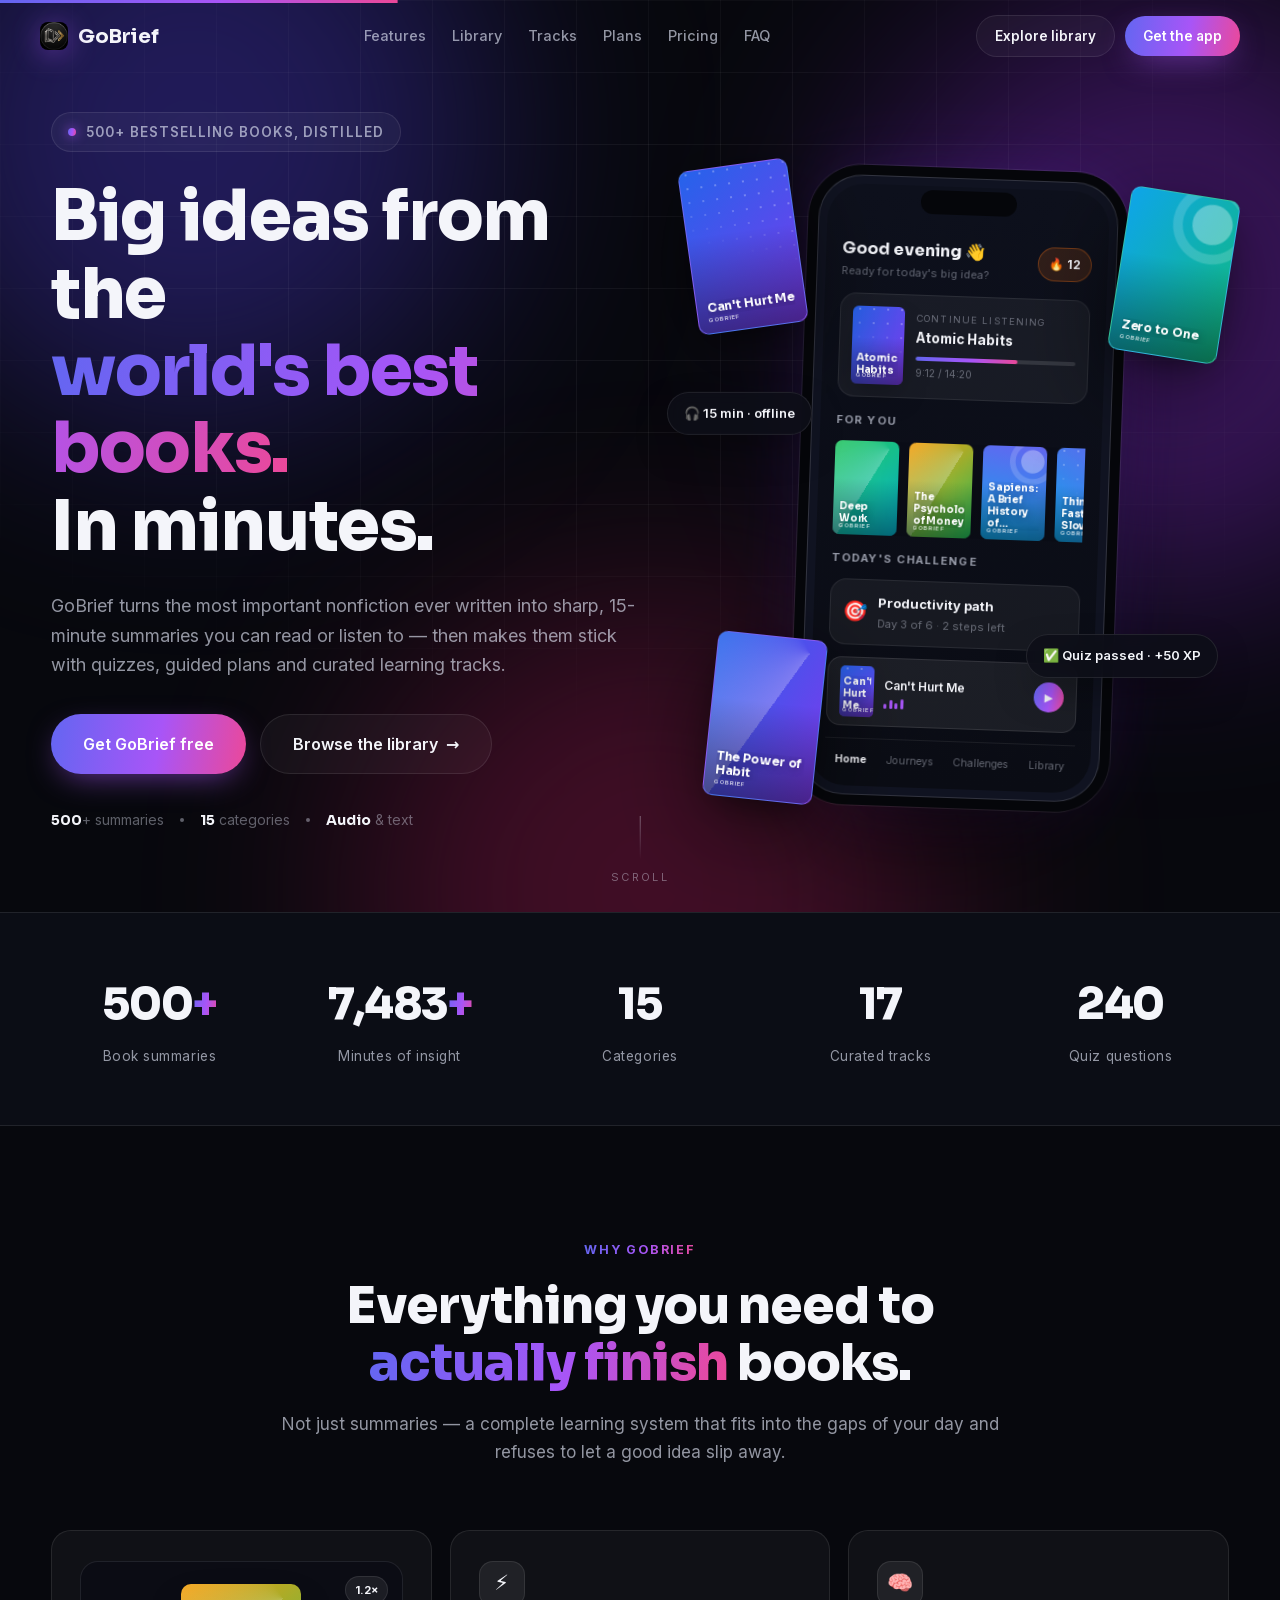
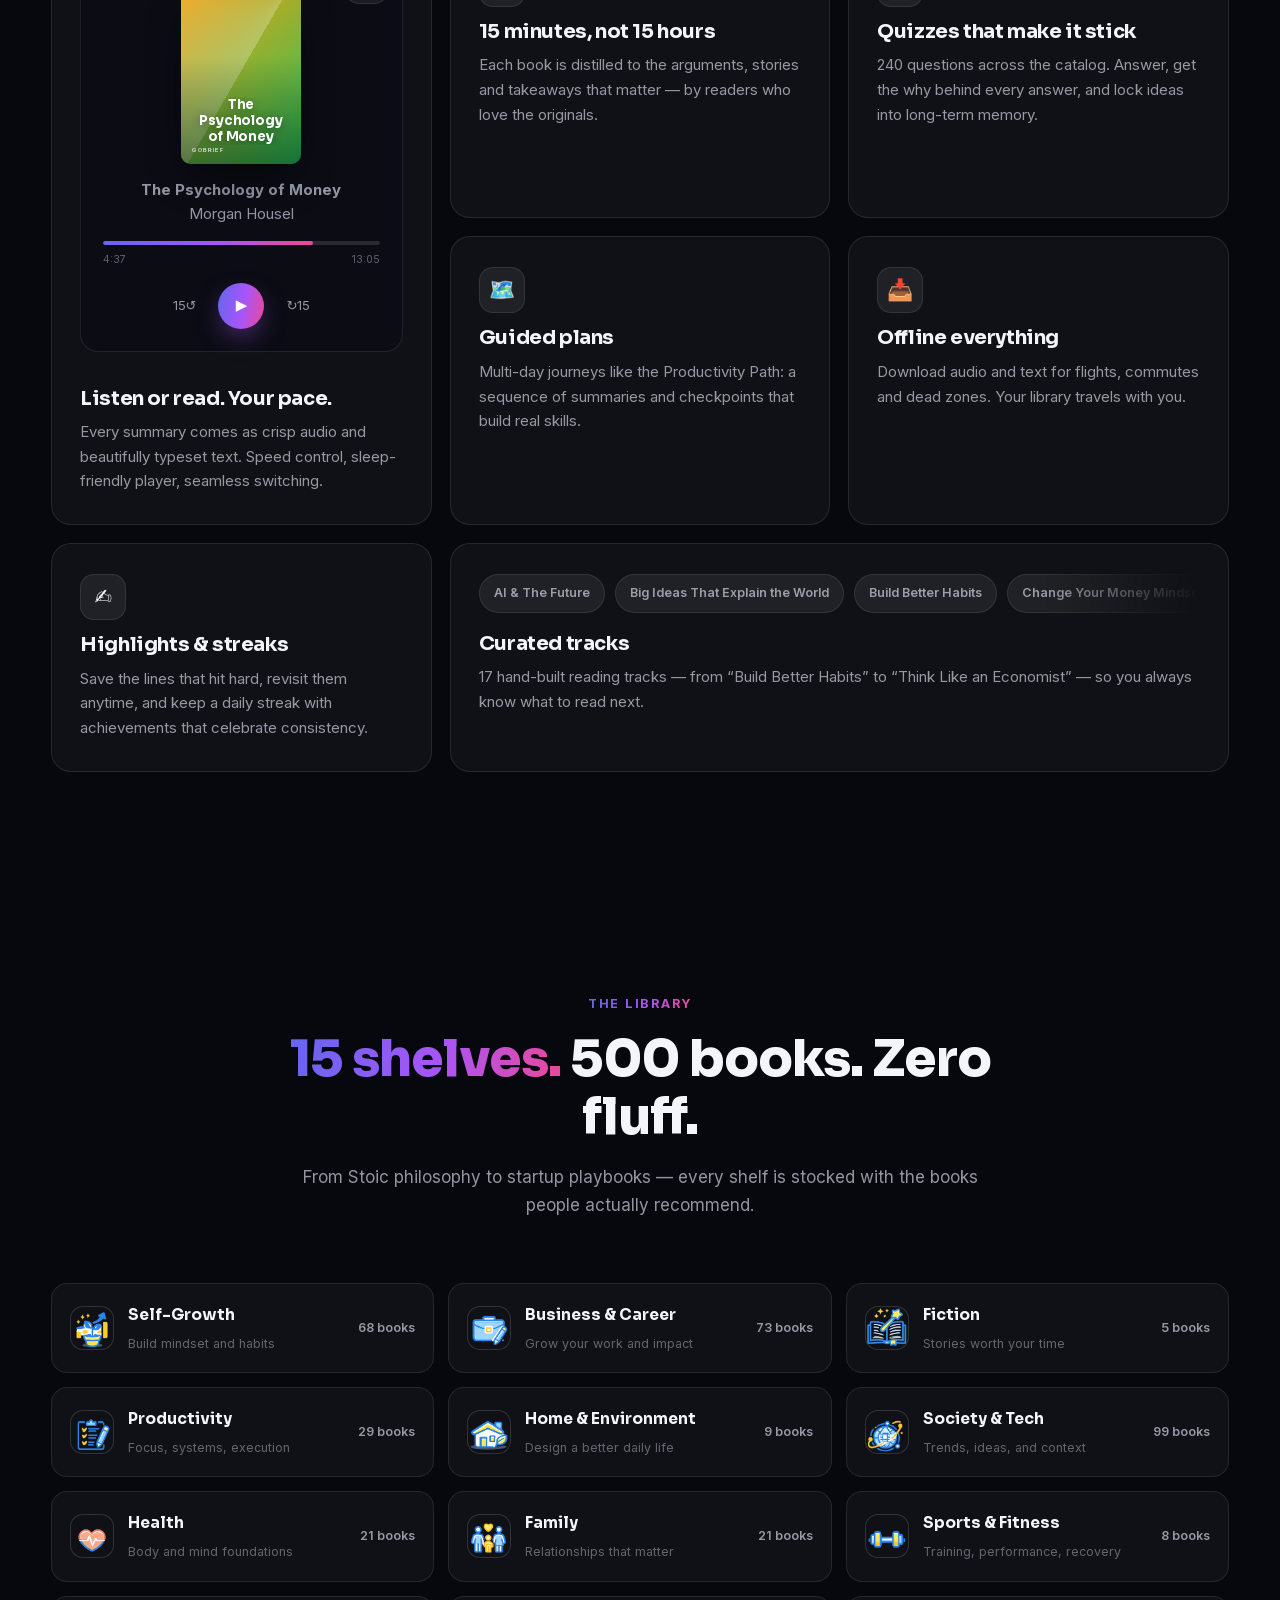
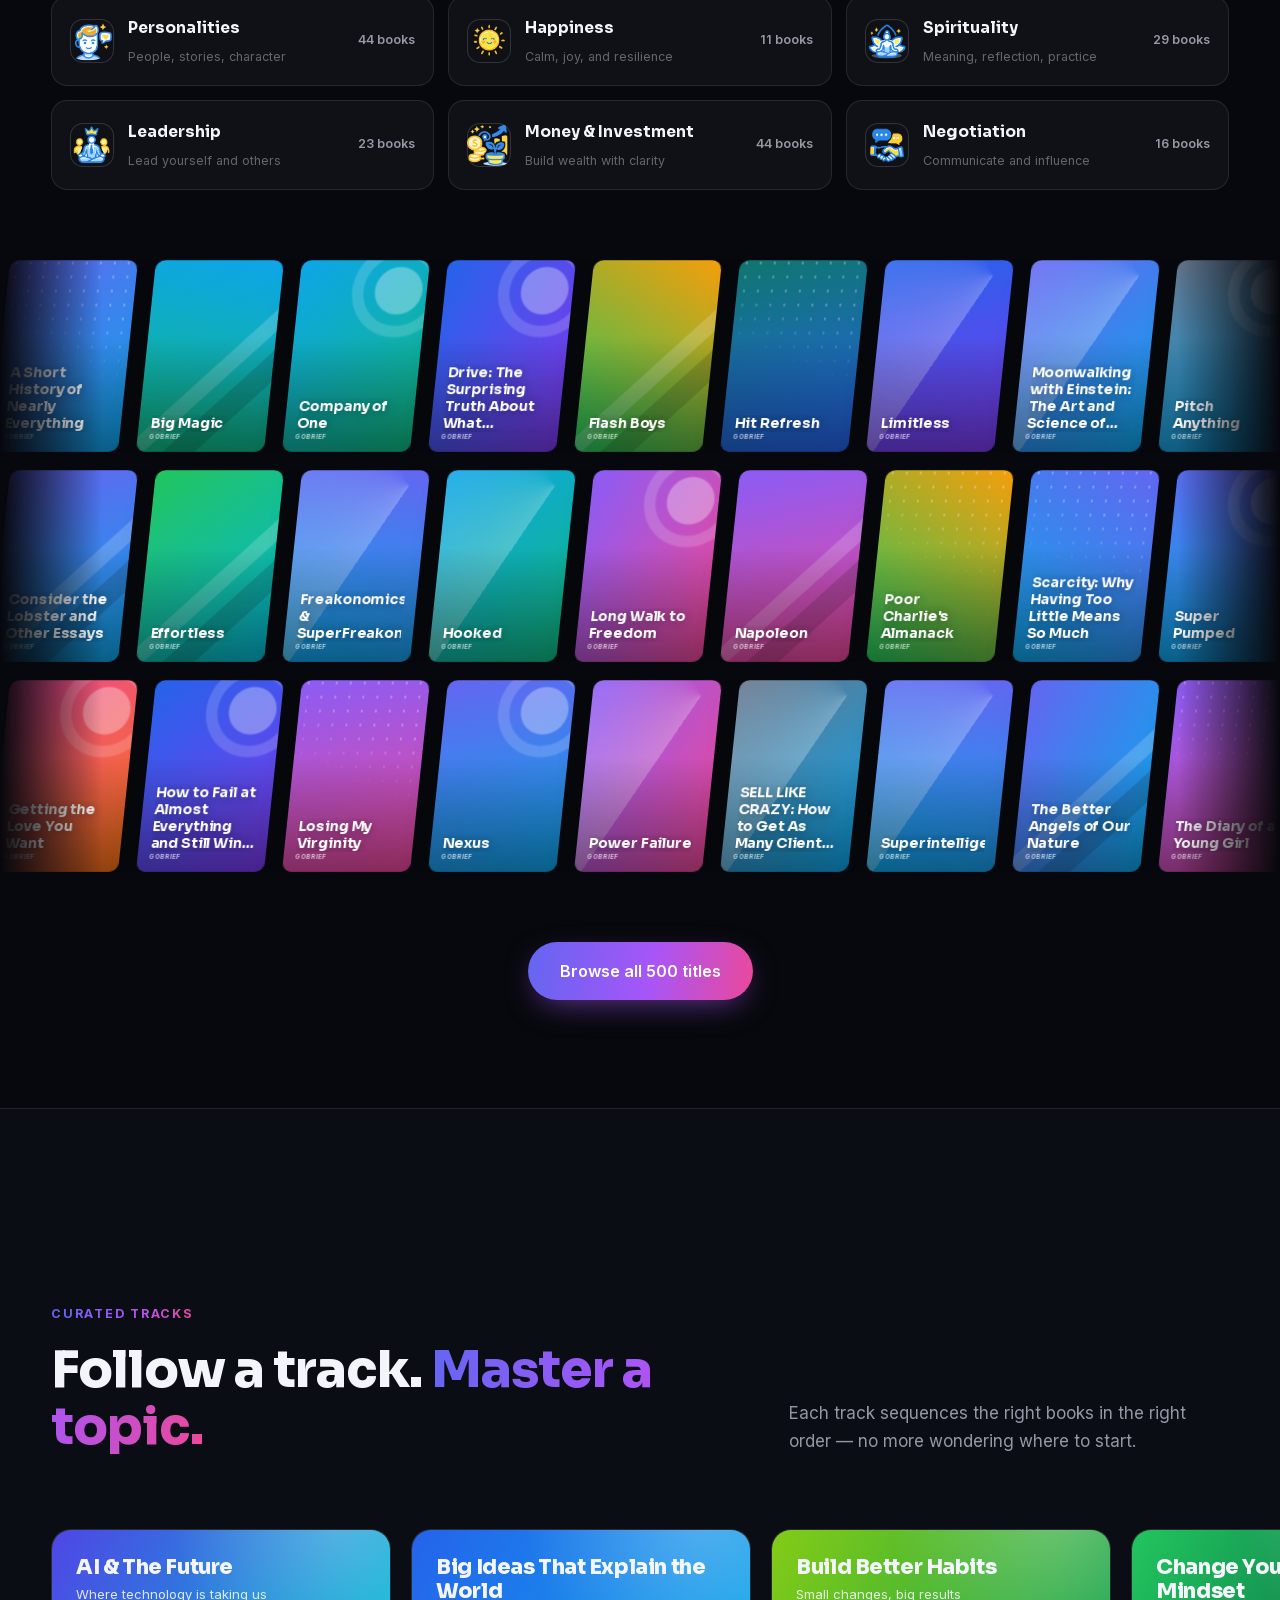
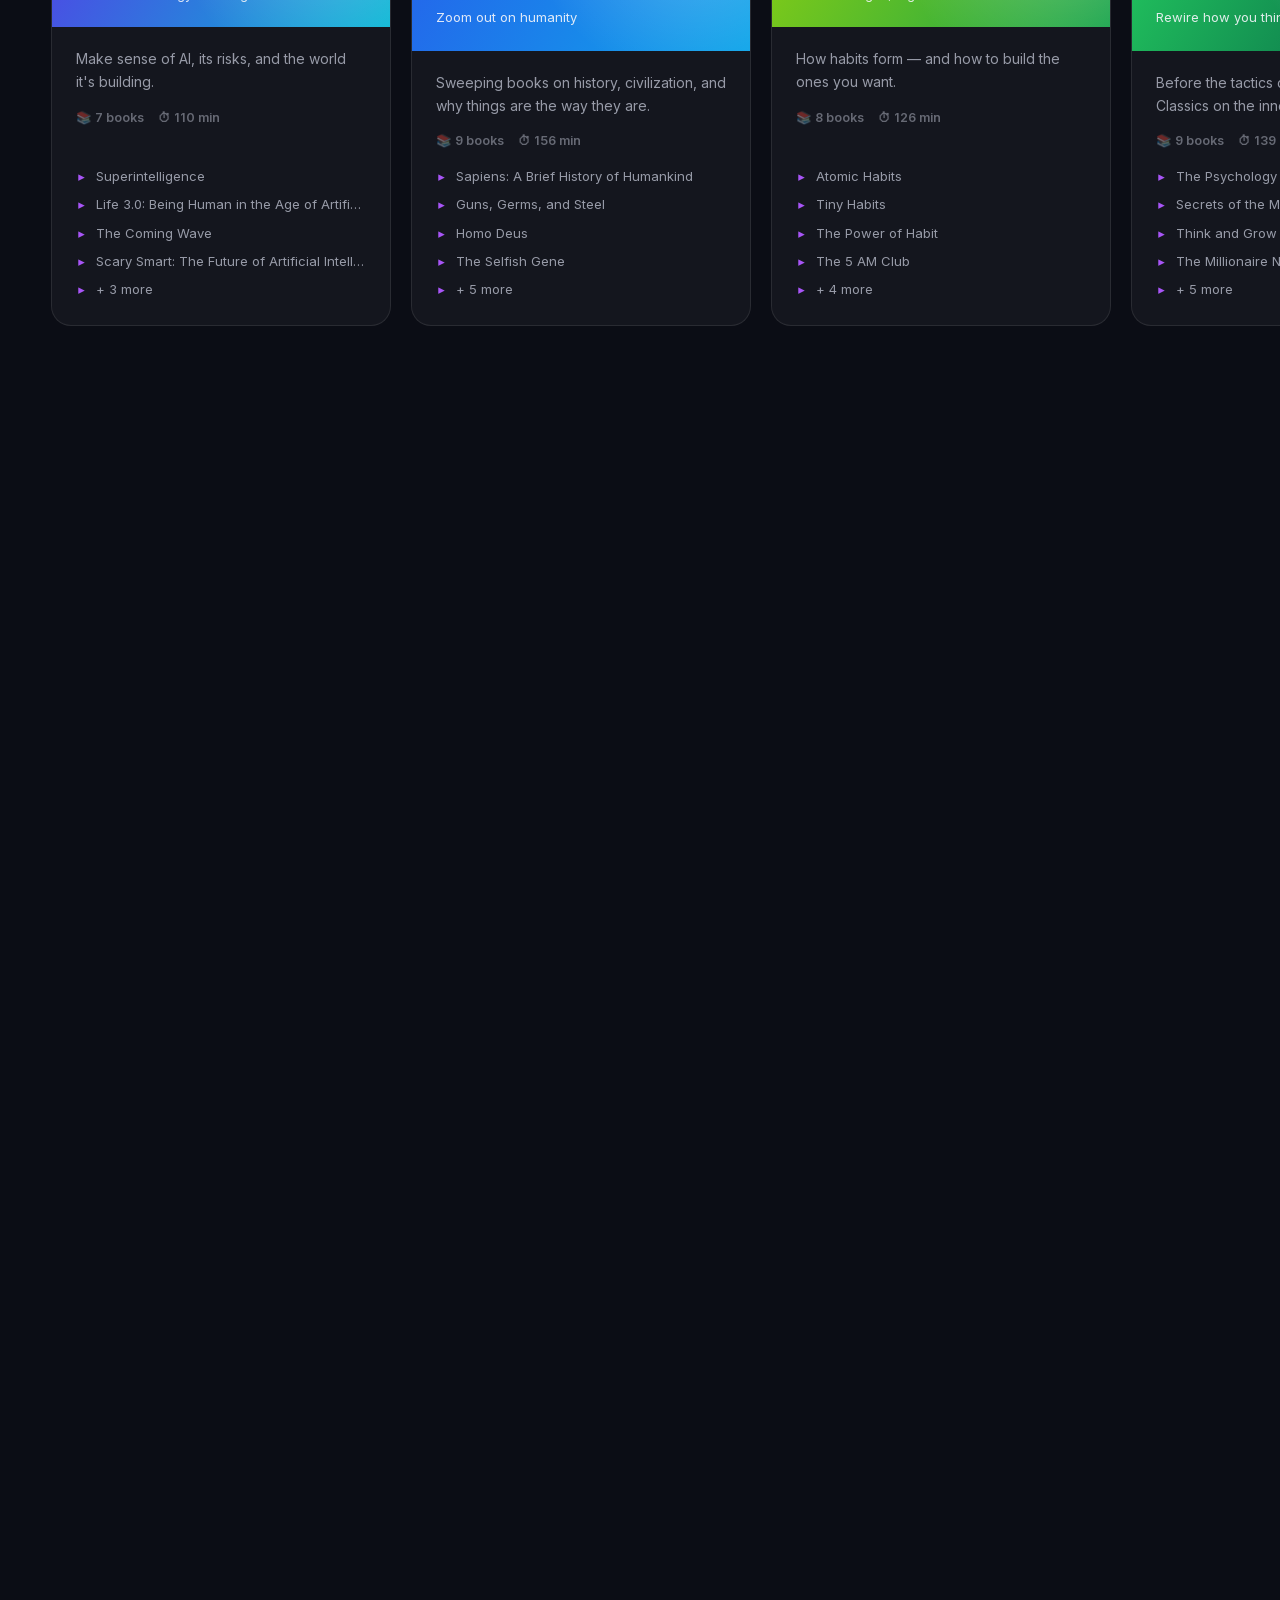
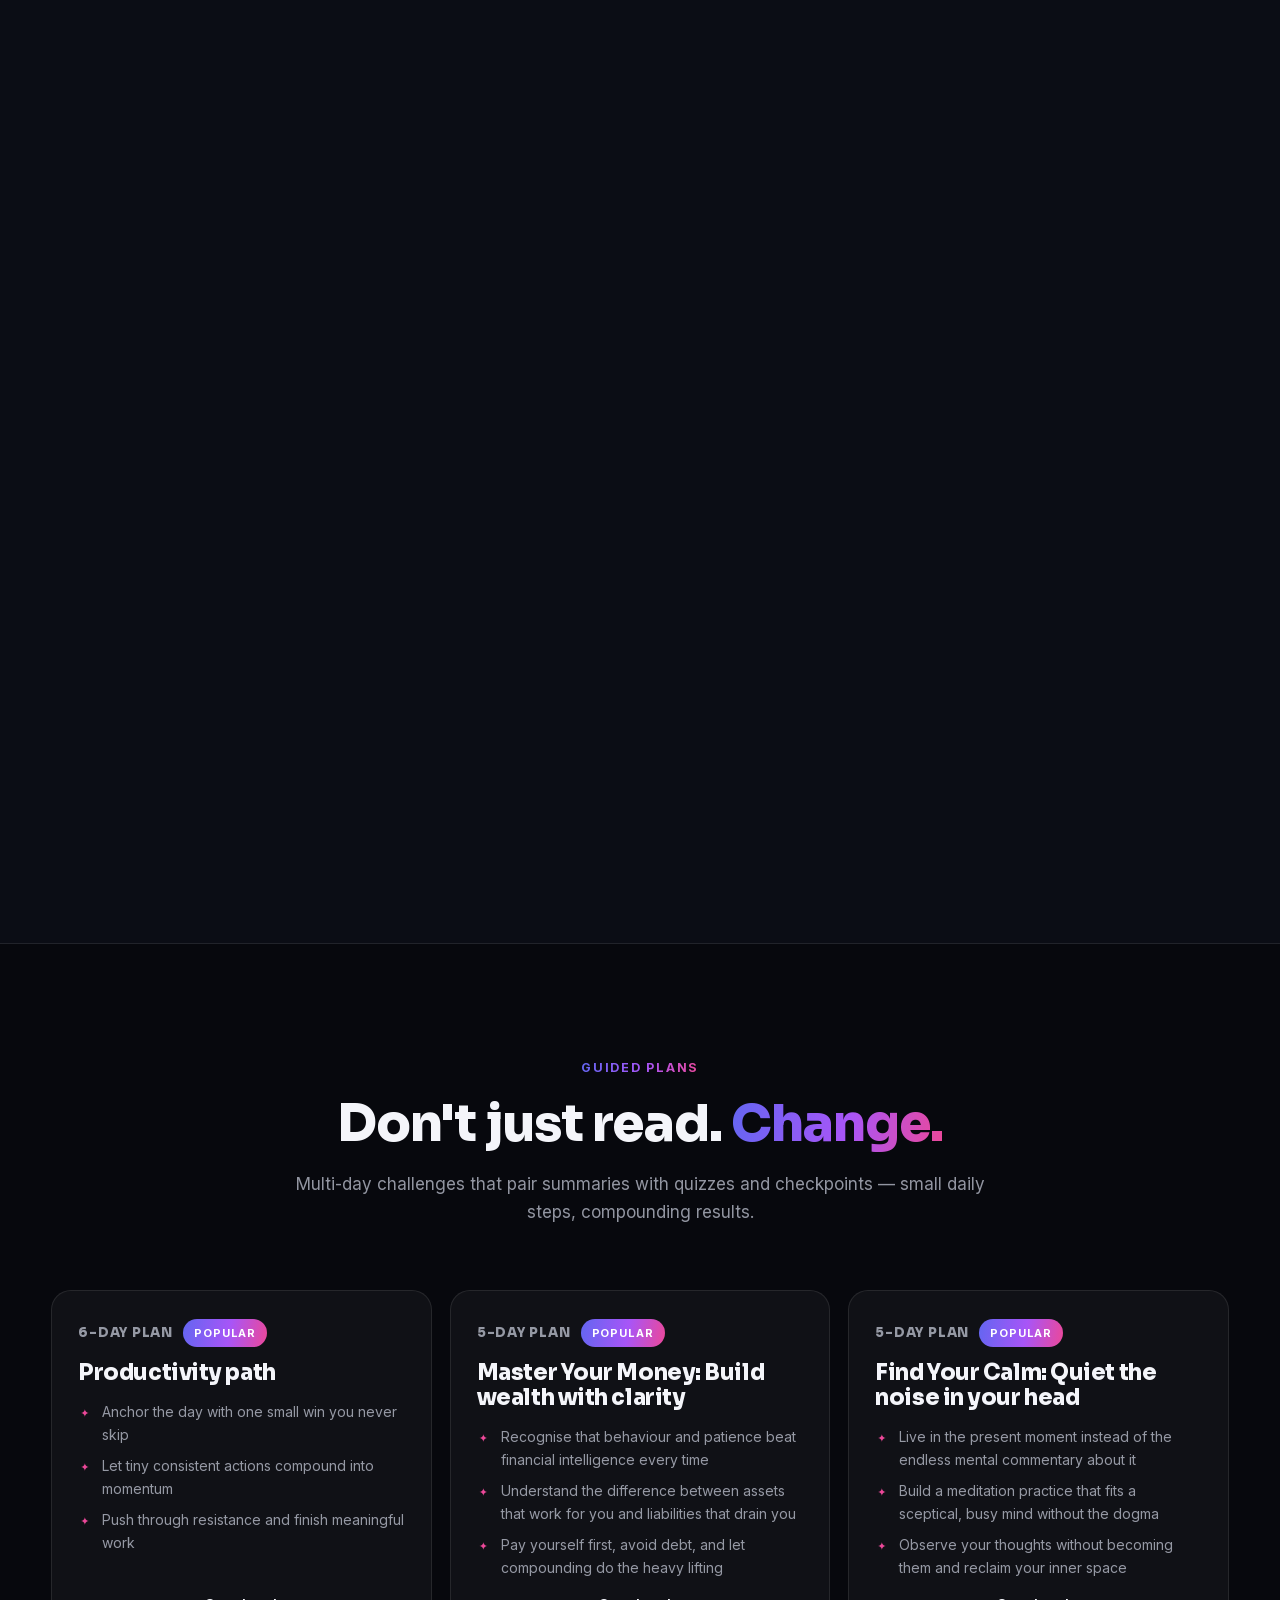
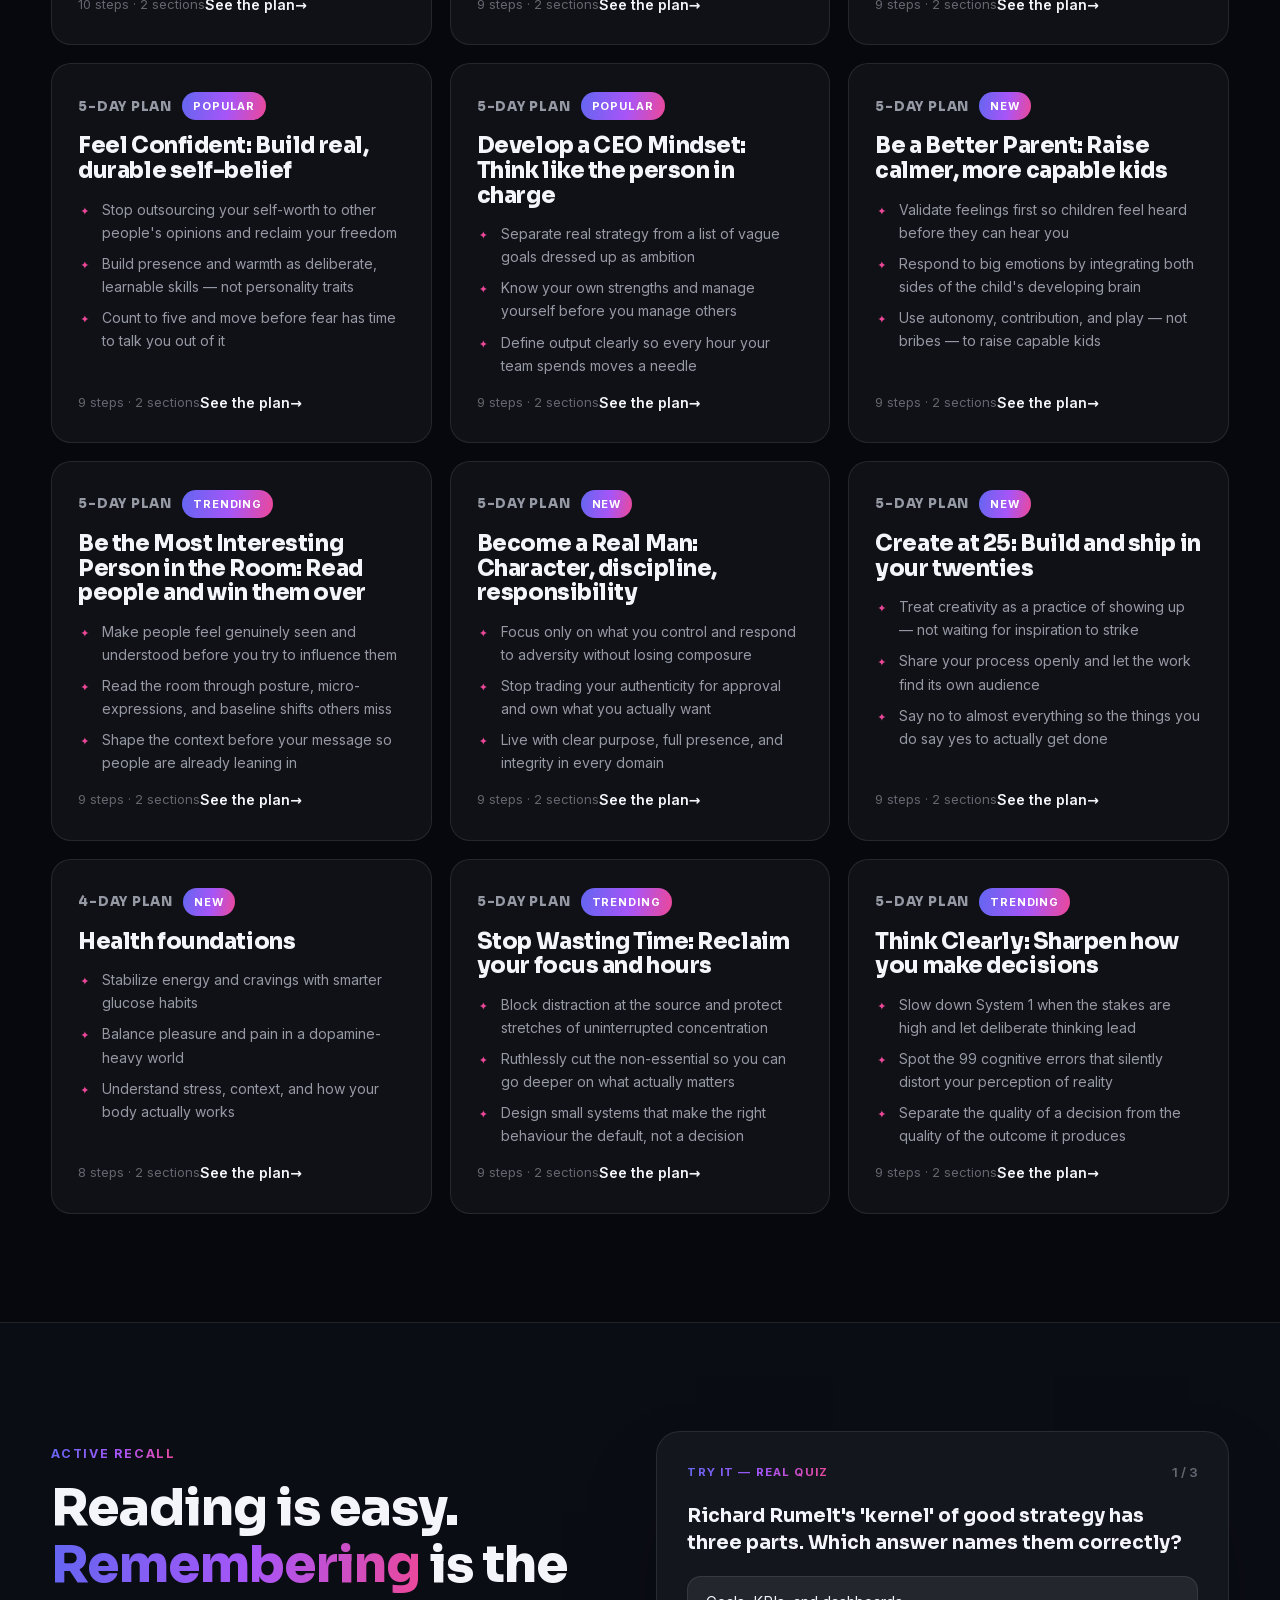
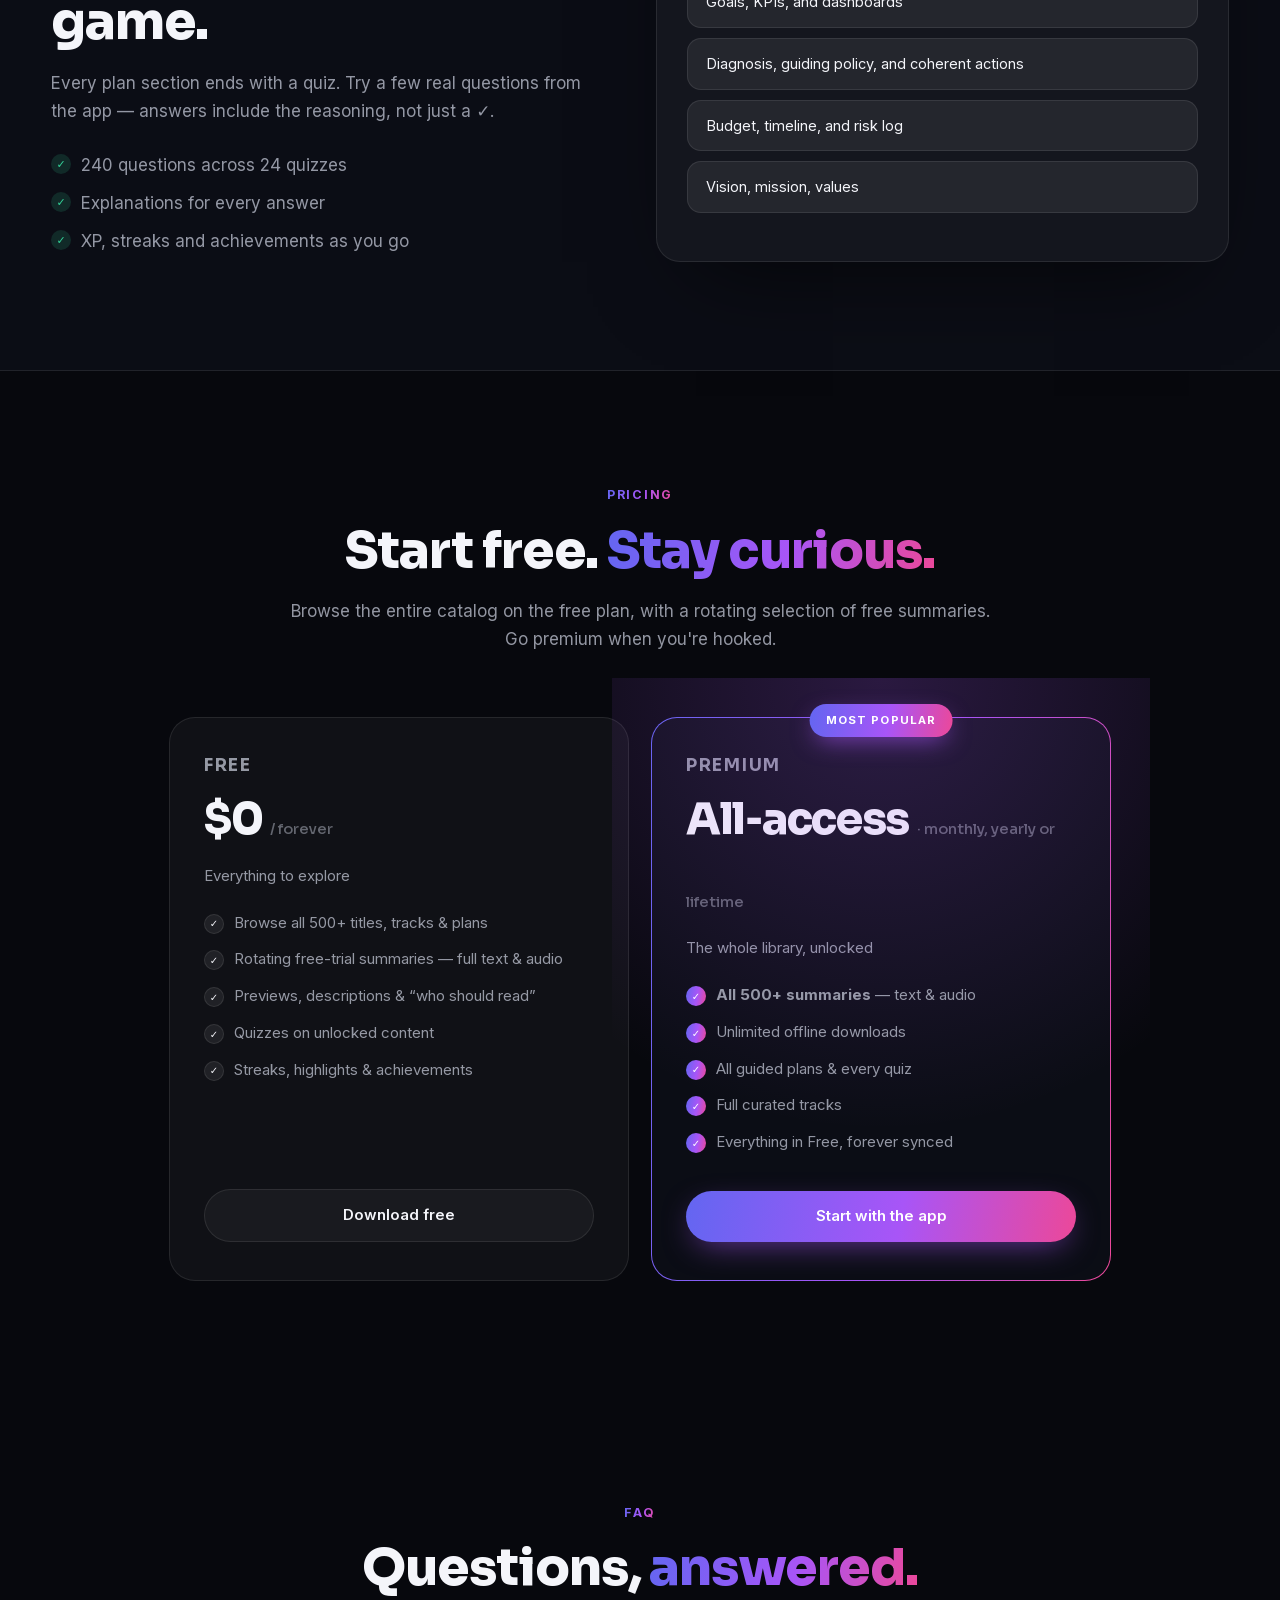
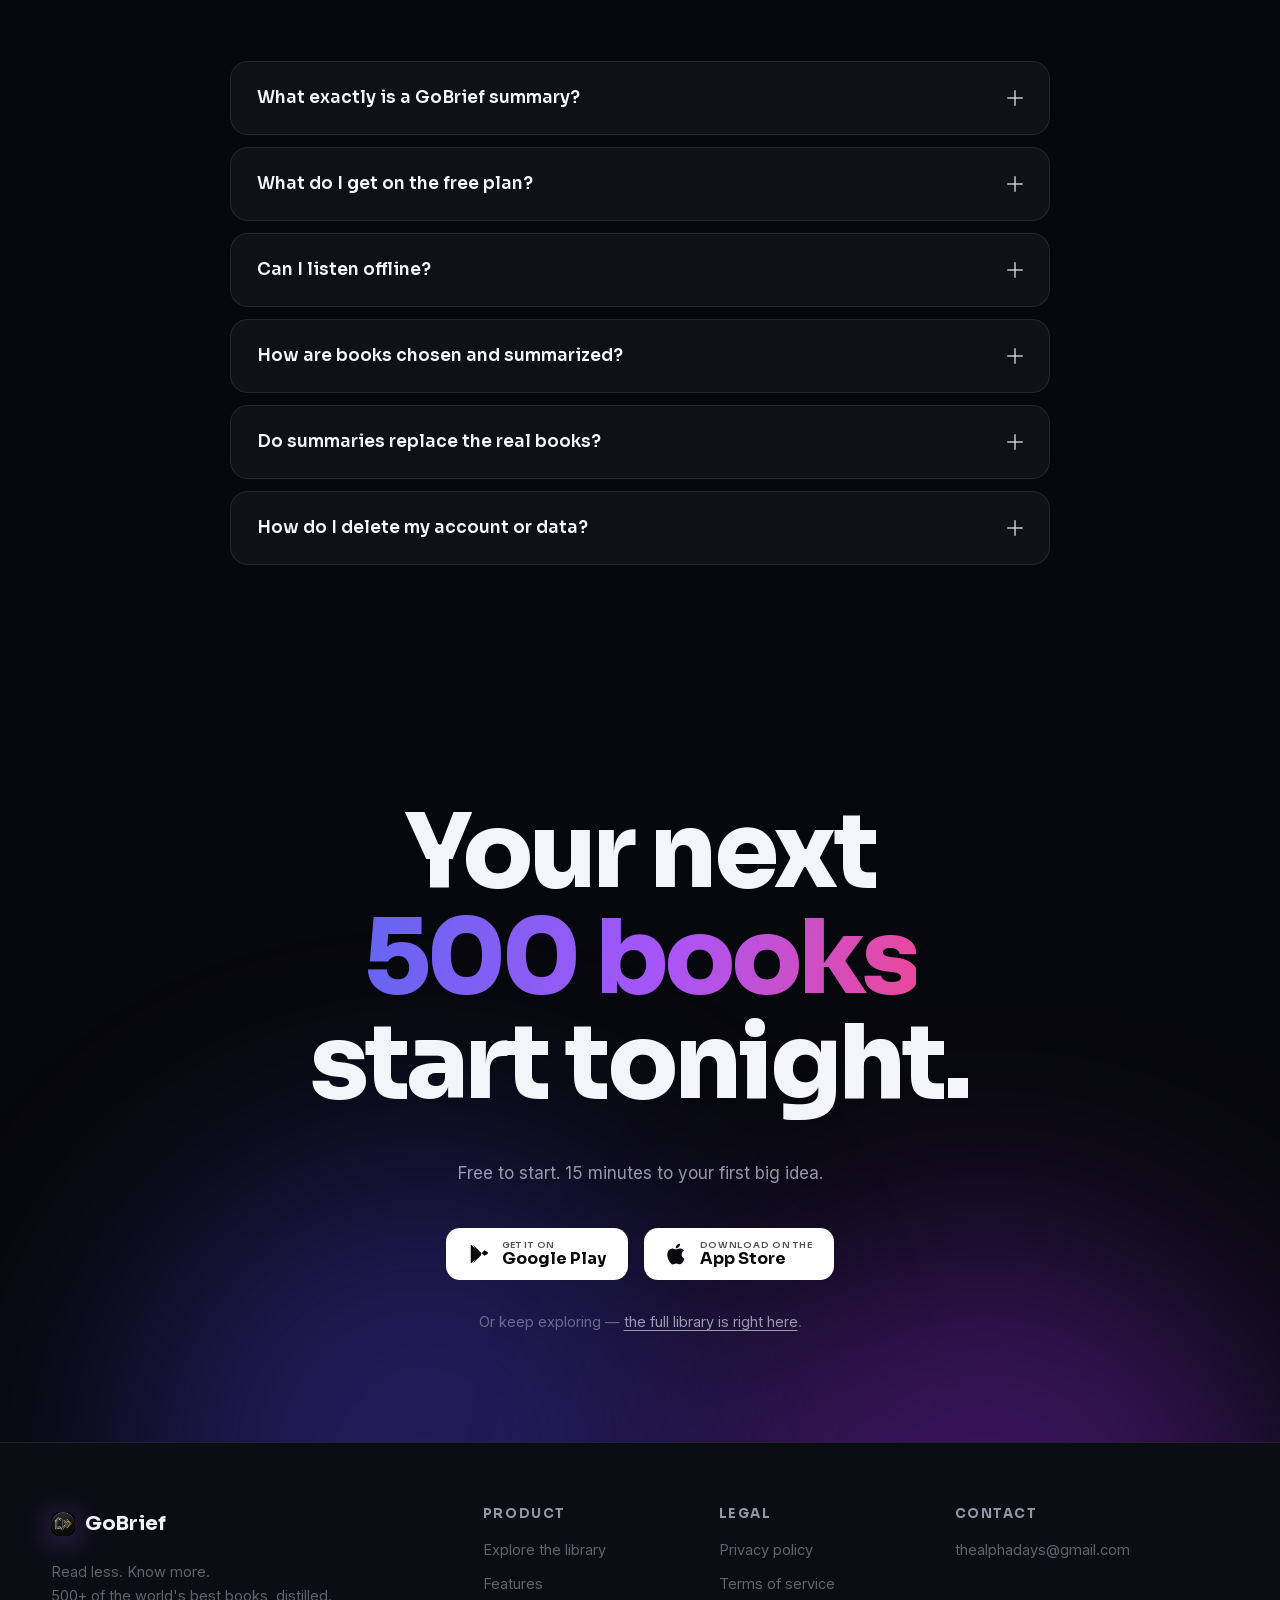
==== commit fd7d74df: "Update favicon and branding images across HTML files; enhance CSS for image display in categories an" ====
--- a/index.html
+++ b/index.html
@@ -8,7 +8,7 @@
   <meta property="og:title" content="GoBrief — Read less. Know more." />
   <meta property="og:description" content="500+ bestselling books distilled into 15-minute summaries. Listen, read, quiz yourself, and follow guided plans." />
   <meta property="og:type" content="website" />
-  <link rel="icon" type="image/svg+xml" href="assets/img/favicon.svg" />
+  <link rel="icon" type="image/png" href="assets/img/GoBriefIcon.png" />
   <link rel="stylesheet" href="assets/css/style.css" />
 </head>
 <body>
@@ -18,7 +18,7 @@
     <div class="header-inner">
       <a class="brand" href="index.html" aria-label="GoBrief home">
         <span class="brand__mark" aria-hidden="true">
-          <svg viewBox="0 0 64 64" width="26" height="26"><rect width="64" height="64" rx="15" fill="url(#bgrad)"/><defs><linearGradient id="bgrad" x1="0" y1="0" x2="1" y2="1"><stop offset="0" stop-color="#6366F1"/><stop offset=".55" stop-color="#A855F7"/><stop offset="1" stop-color="#EC4899"/></linearGradient></defs><path d="M22 18h17a7 7 0 0 1 0 14H22zm0 14h20a7 7 0 0 1 0 14H22z" fill="none" stroke="#fff" stroke-width="4.5" stroke-linejoin="round"/></svg>
+          <img src="assets/img/GoBriefIcon.png" width="28" height="28" alt="GoBrief" />
         </span>
         <span class="brand__name">GoBrief</span>
       </a>
@@ -429,7 +429,7 @@
       <div class="footer-brand">
         <a class="brand" href="index.html">
           <span class="brand__mark" aria-hidden="true">
-            <svg viewBox="0 0 64 64" width="24" height="24"><rect width="64" height="64" rx="15" fill="url(#fgrad)"/><defs><linearGradient id="fgrad" x1="0" y1="0" x2="1" y2="1"><stop offset="0" stop-color="#6366F1"/><stop offset=".55" stop-color="#A855F7"/><stop offset="1" stop-color="#EC4899"/></linearGradient></defs><path d="M22 18h17a7 7 0 0 1 0 14H22zm0 14h20a7 7 0 0 1 0 14H22z" fill="none" stroke="#fff" stroke-width="4.5" stroke-linejoin="round"/></svg>
+            <img src="assets/img/GoBriefIcon.png" width="24" height="24" alt="GoBrief" />
           </span>
           <span class="brand__name">GoBrief</span>
         </a>
--- a/assets/css/style.css
+++ b/assets/css/style.css
@@ -118,6 +118,7 @@
 }
 .brand { display: inline-flex; align-items: center; gap: 10px; font-family: var(--font-display); font-weight: 700; font-size: 20px; letter-spacing: -0.02em; }
 .brand__mark { display: grid; place-items: center; filter: drop-shadow(0 4px 14px rgba(168,85,247,.45)); }
+.brand__mark img { display: block; border-radius: 8px; }
 .main-nav { display: flex; gap: 26px; margin-inline: auto; }
 .main-nav a { font-size: 14.5px; color: var(--muted); font-weight: 500; transition: color .2s; position: relative; }
 .main-nav a::after {
@@ -403,7 +404,8 @@
   transition: transform .3s cubic-bezier(.22,1,.36,1), border-color .3s, background .3s;
 }
 .cat:hover { transform: translateY(-4px); border-color: rgba(255,255,255,.22); background: var(--surface-2); }
-.cat__swatch { width: 44px; height: 44px; border-radius: 13px; flex: none; box-shadow: inset 0 0 0 1px rgba(255,255,255,.14); }
+.cat__swatch { width: 44px; height: 44px; border-radius: 13px; flex: none; box-shadow: inset 0 0 0 1px rgba(255,255,255,.14); overflow: hidden; }
+.cat__swatch img { width: 100%; height: 100%; object-fit: cover; display: block; border-radius: inherit; }
 .cat__title { font-family: var(--font-display); font-weight: 700; font-size: 15.5px; }
 .cat__sub { font-size: 12.5px; color: var(--faint); }
 .cat__count { margin-left: auto; font-size: 12.5px; color: var(--muted); font-weight: 600; white-space: nowrap; }
@@ -728,6 +730,7 @@
 .filter-chip:hover { border-color: rgba(255,255,255,.3); color: var(--text); transform: translateY(-1px); }
 .filter-chip.is-active { color: #fff; background: var(--surface-2); border-color: rgba(168,85,247,.7); box-shadow: 0 0 0 3px rgba(168,85,247,.15); }
 .filter-chip i { width: 10px; height: 10px; border-radius: 50%; }
+.filter-chip__img { width: 18px; height: 18px; border-radius: 5px; object-fit: cover; flex: none; display: block; }
 
 .results-meta { color: var(--faint); font-size: 14px; margin-bottom: 22px; }
 .results-meta strong { color: var(--text); }
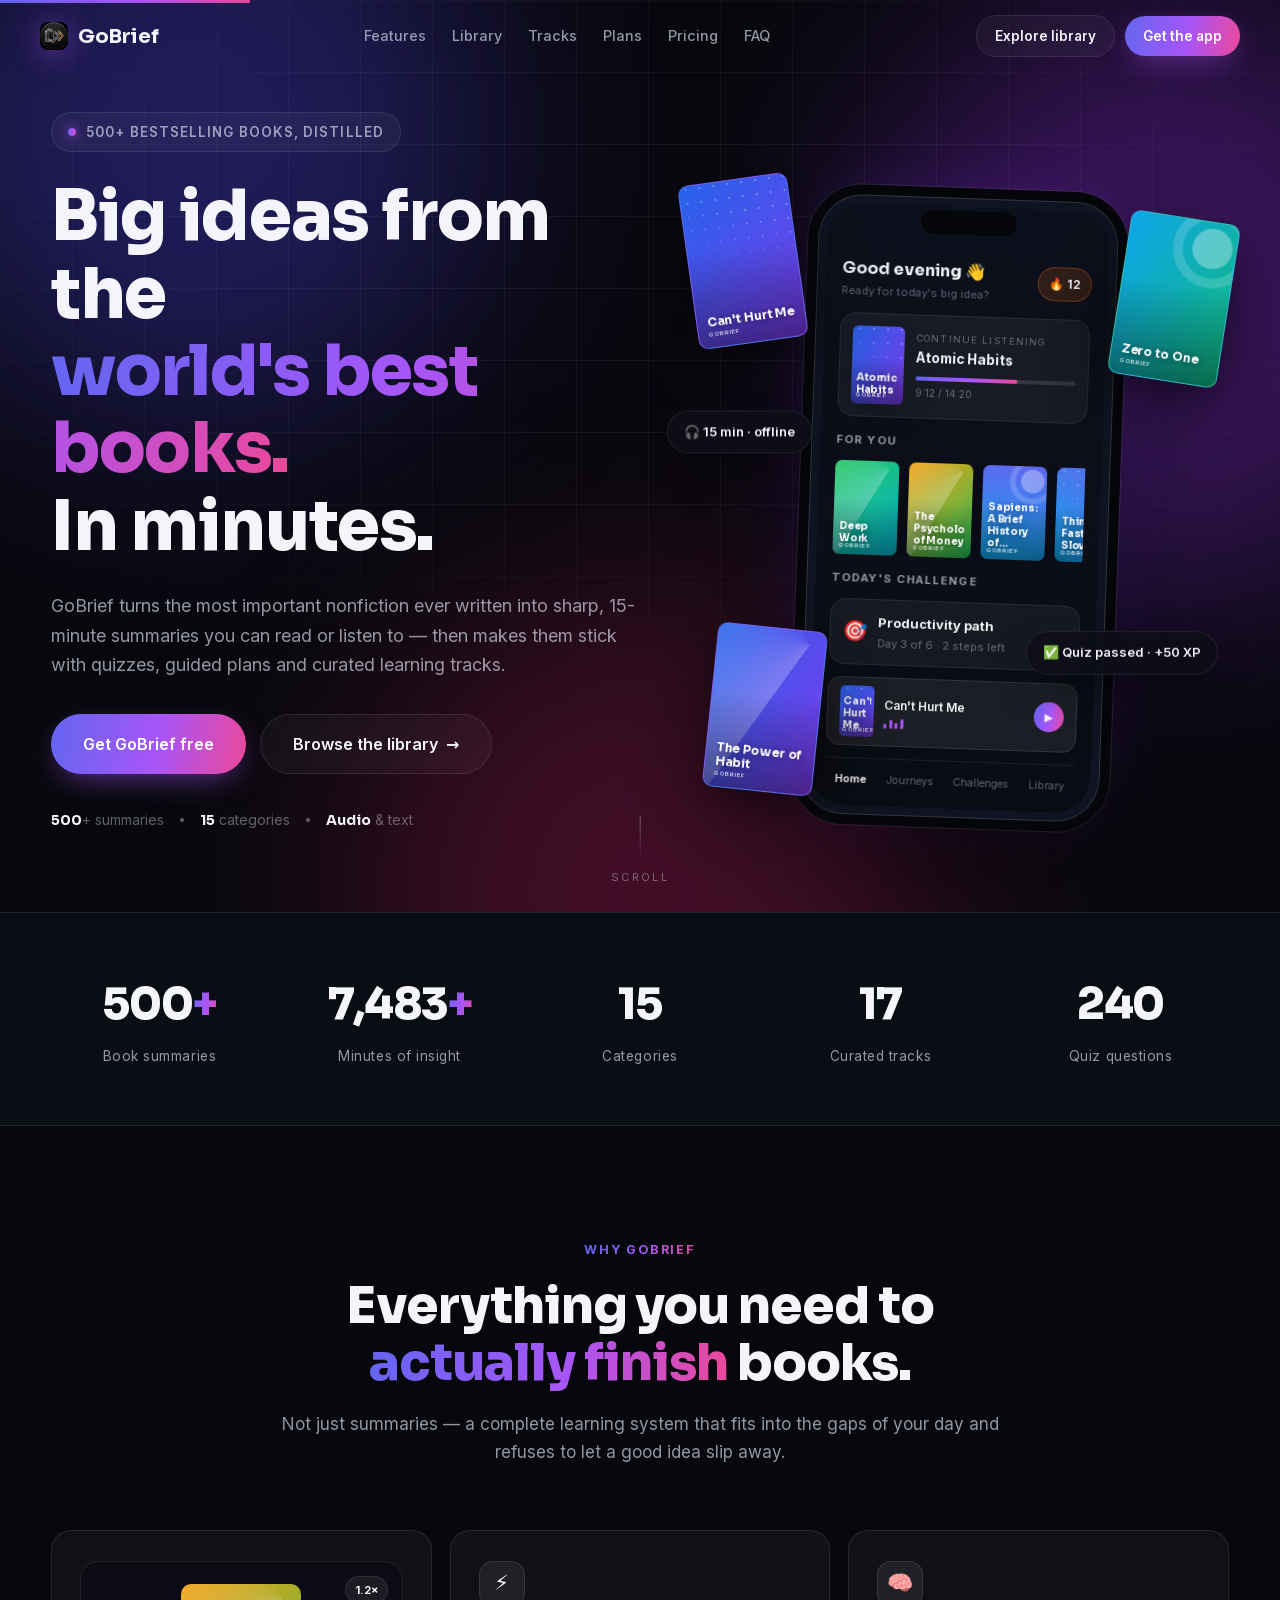
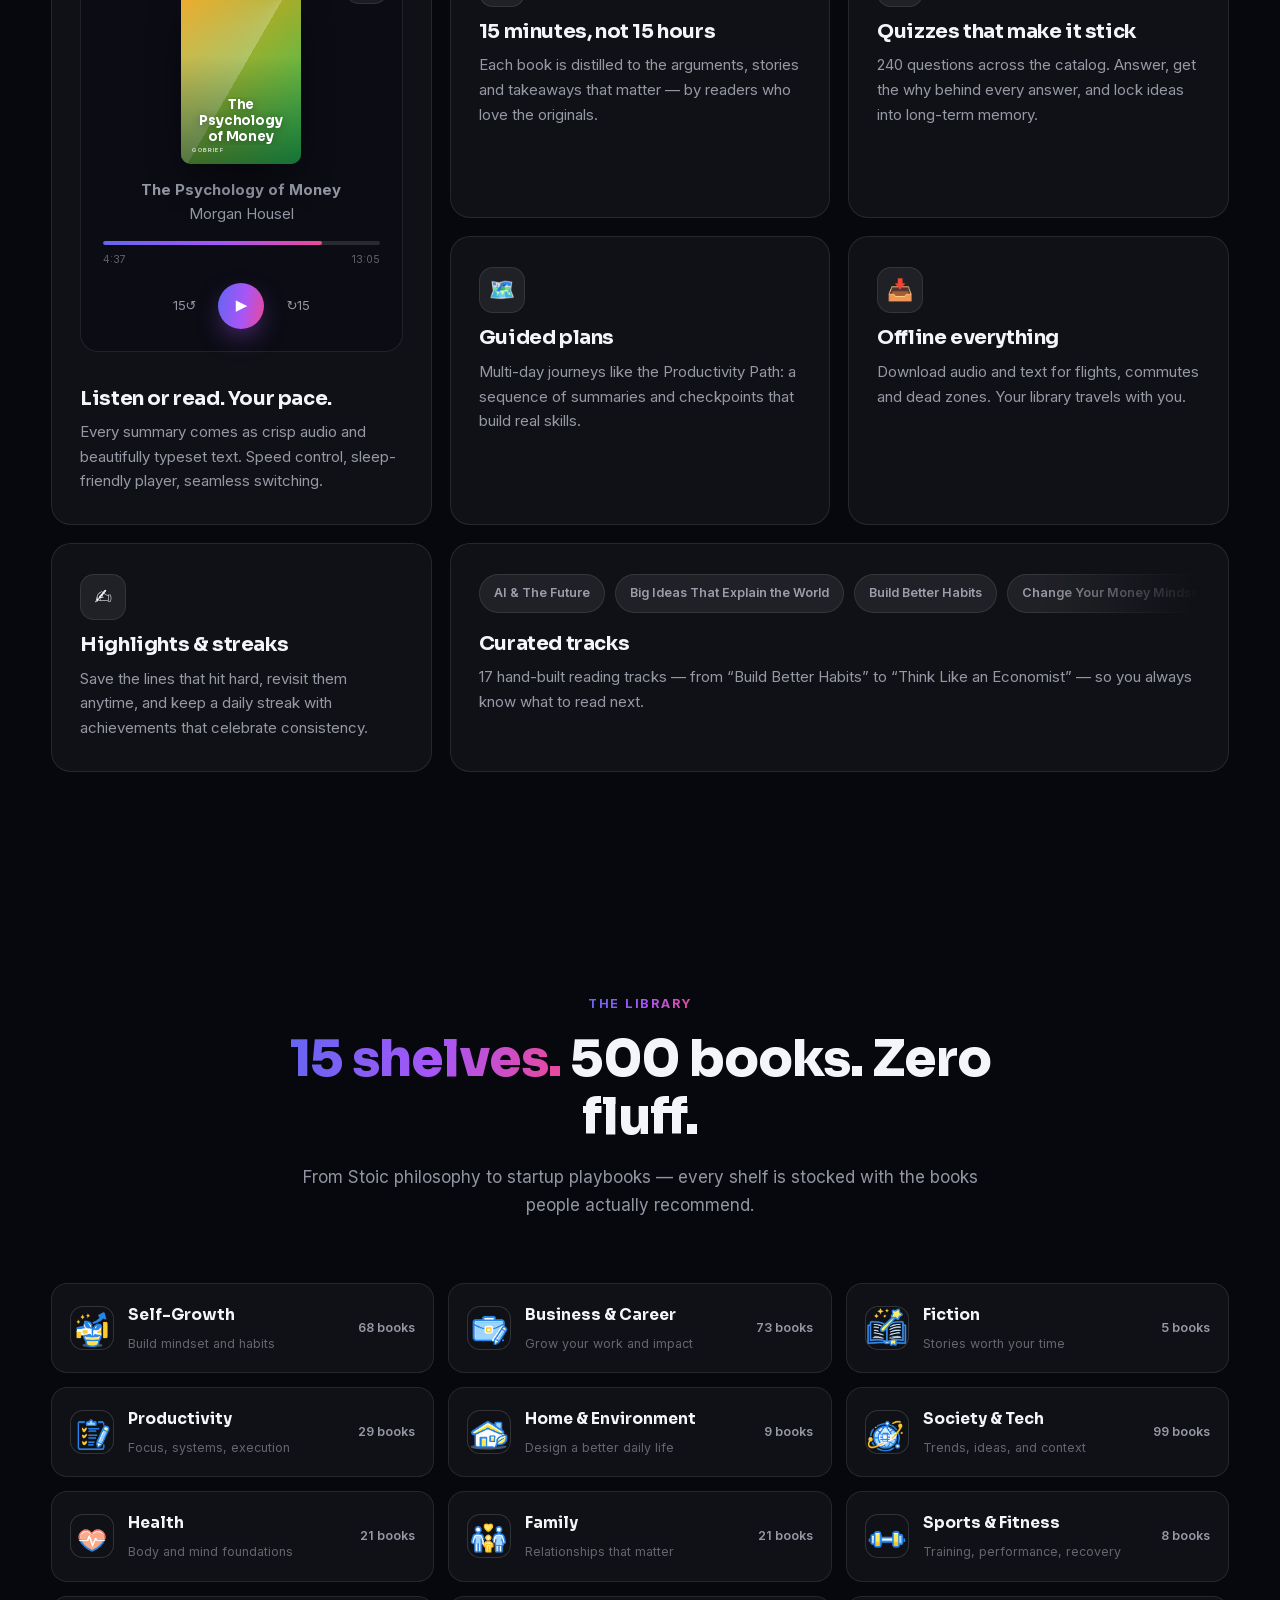
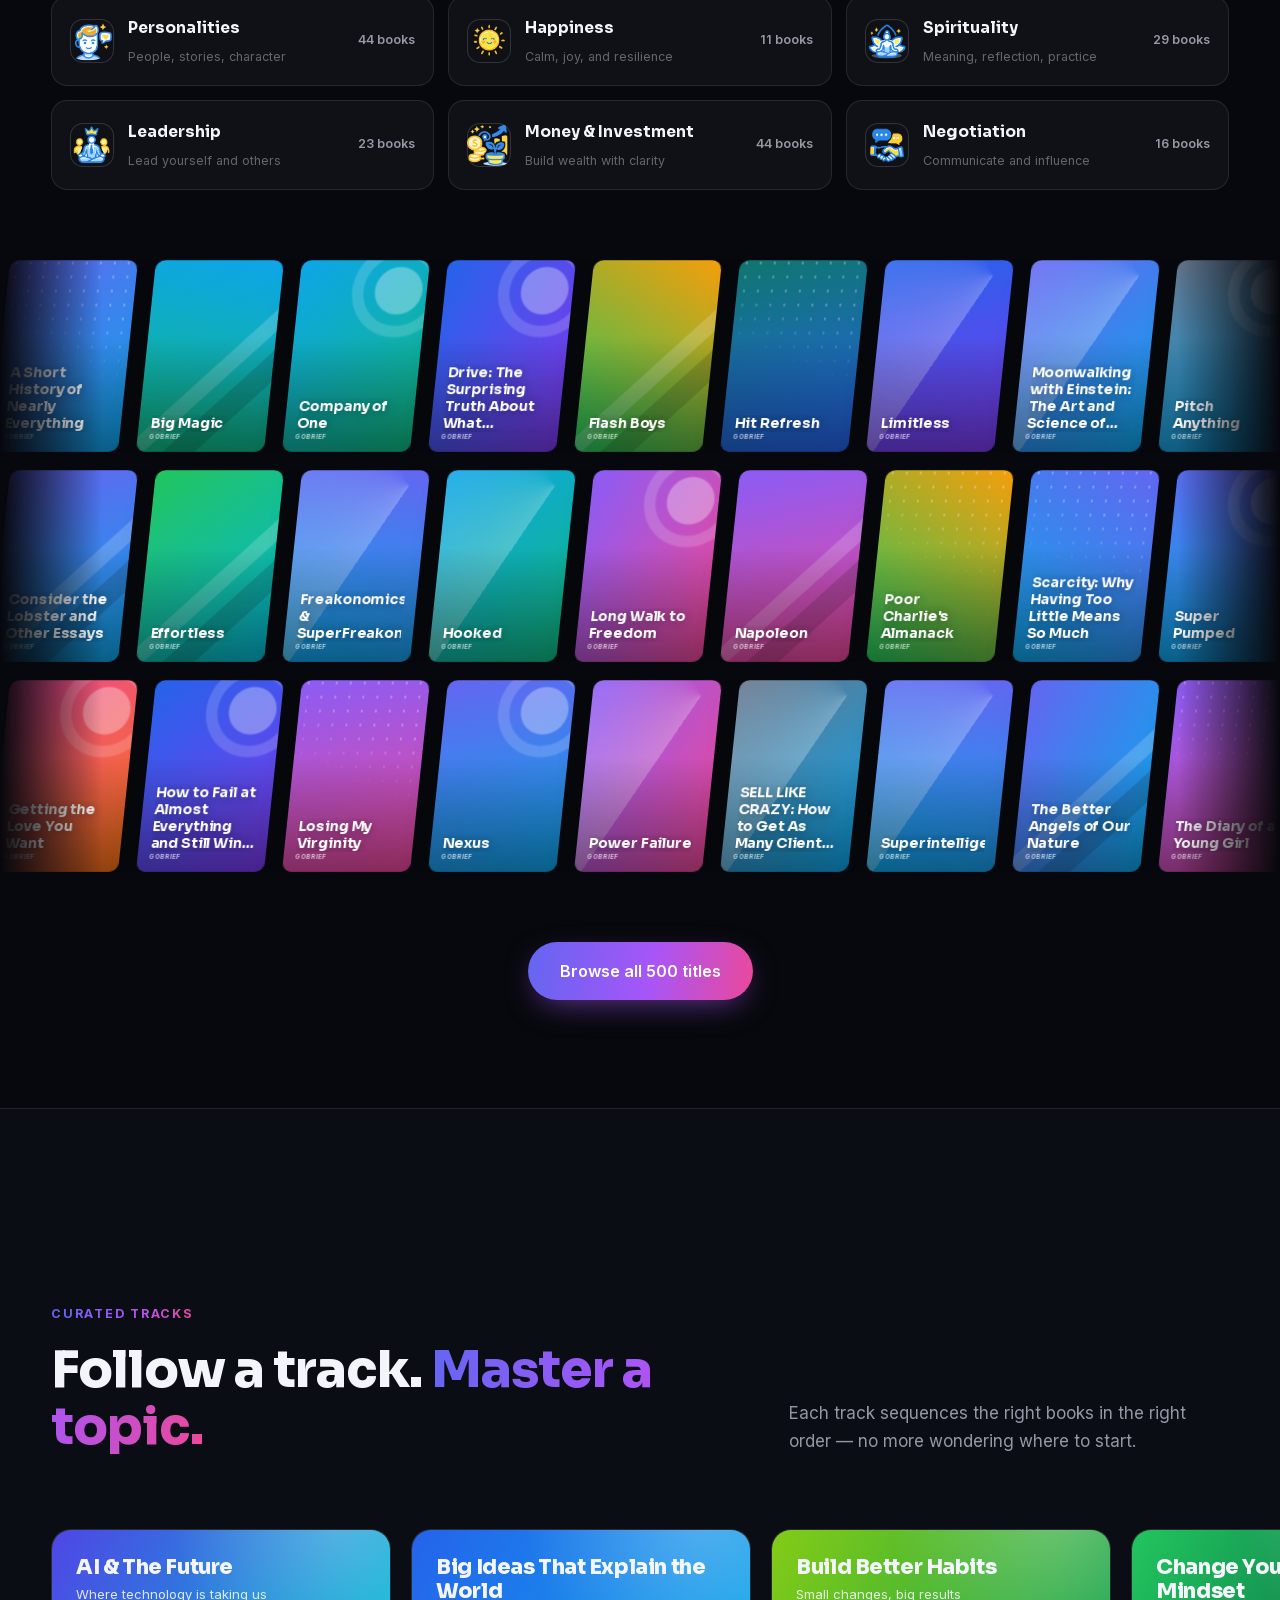
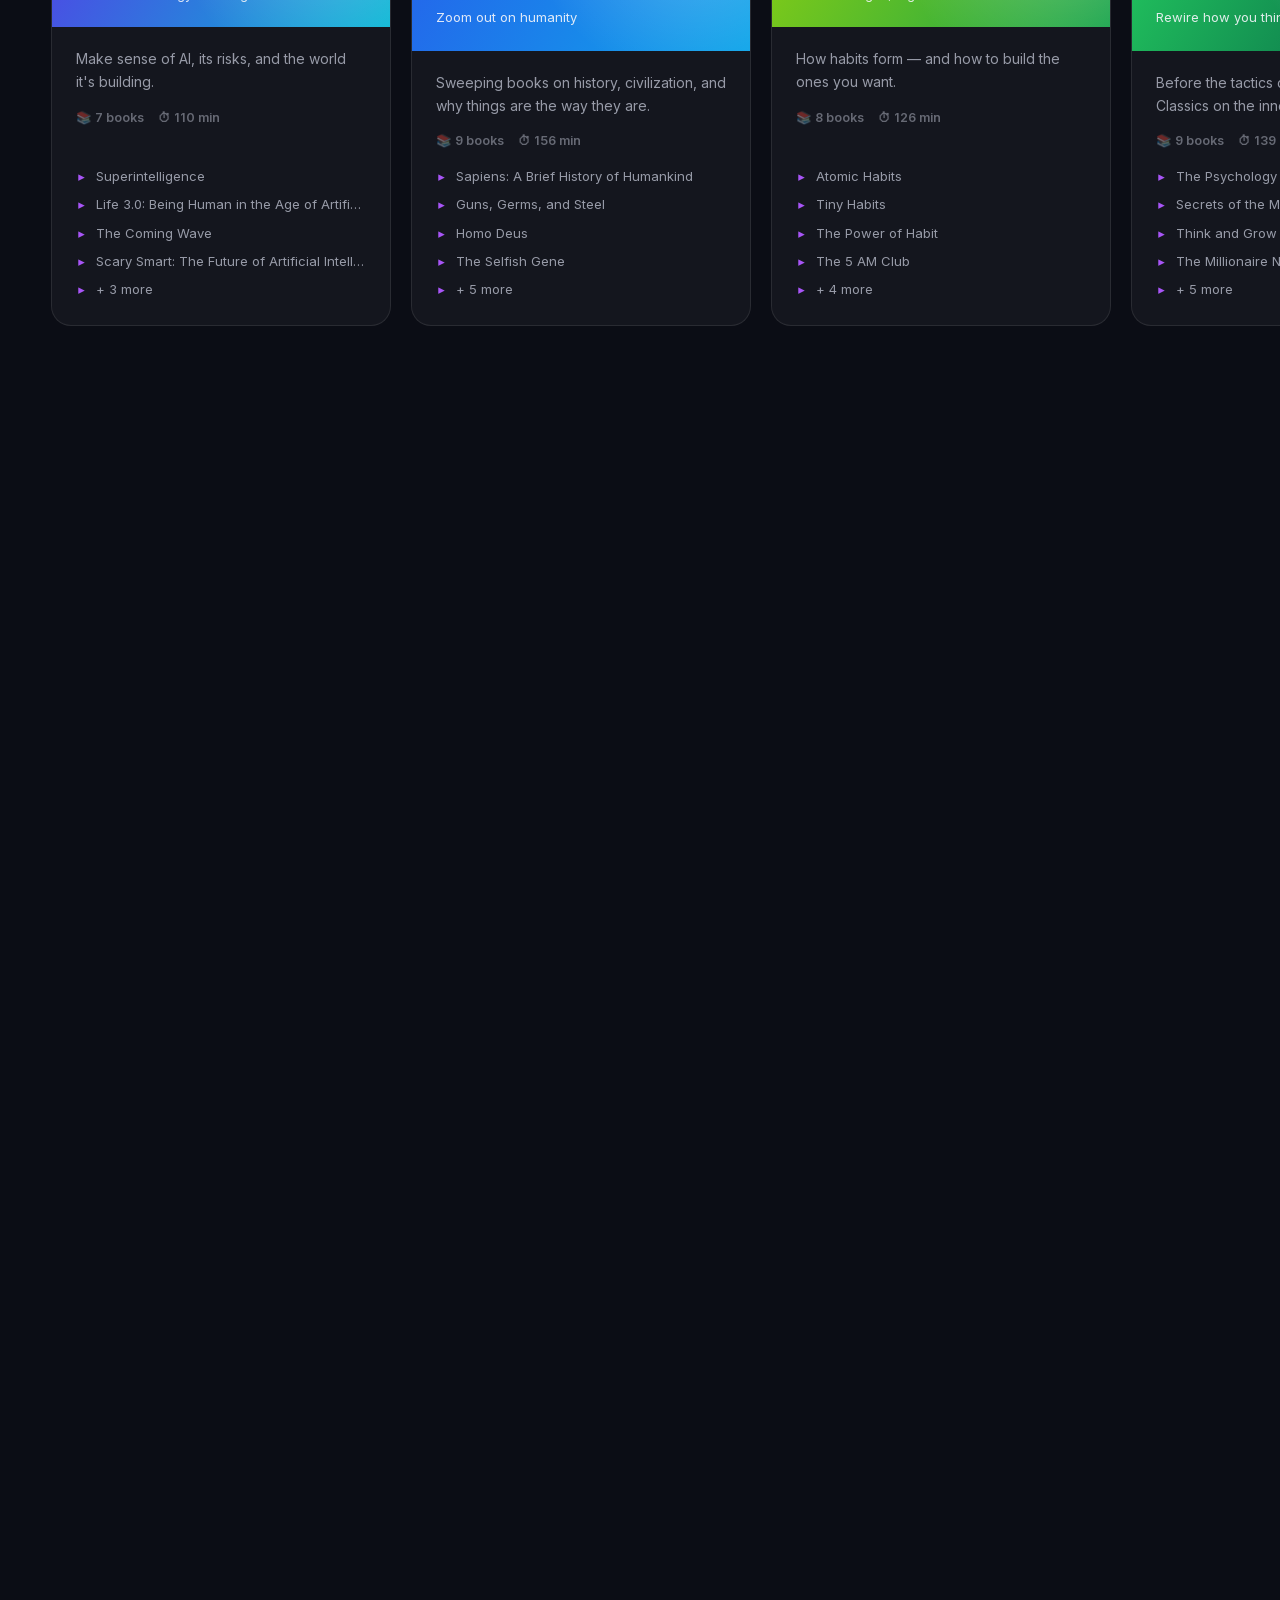
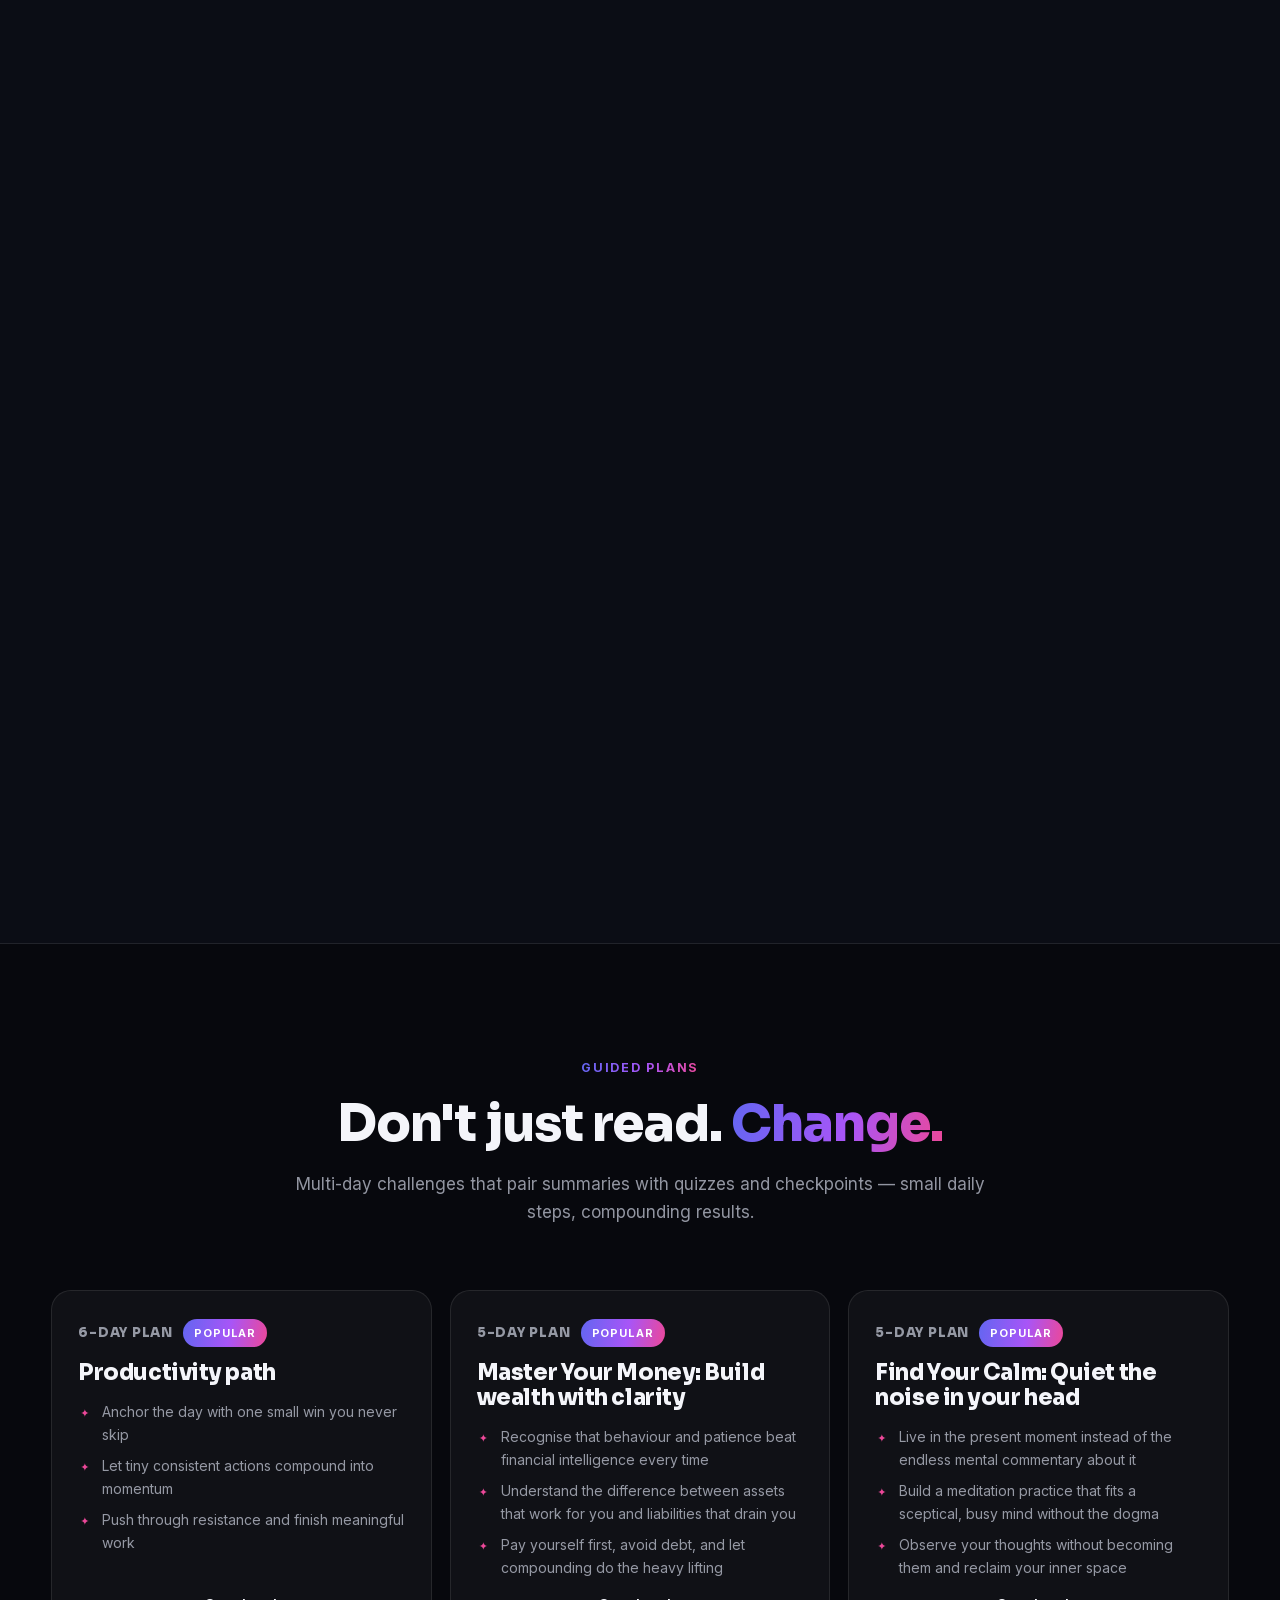
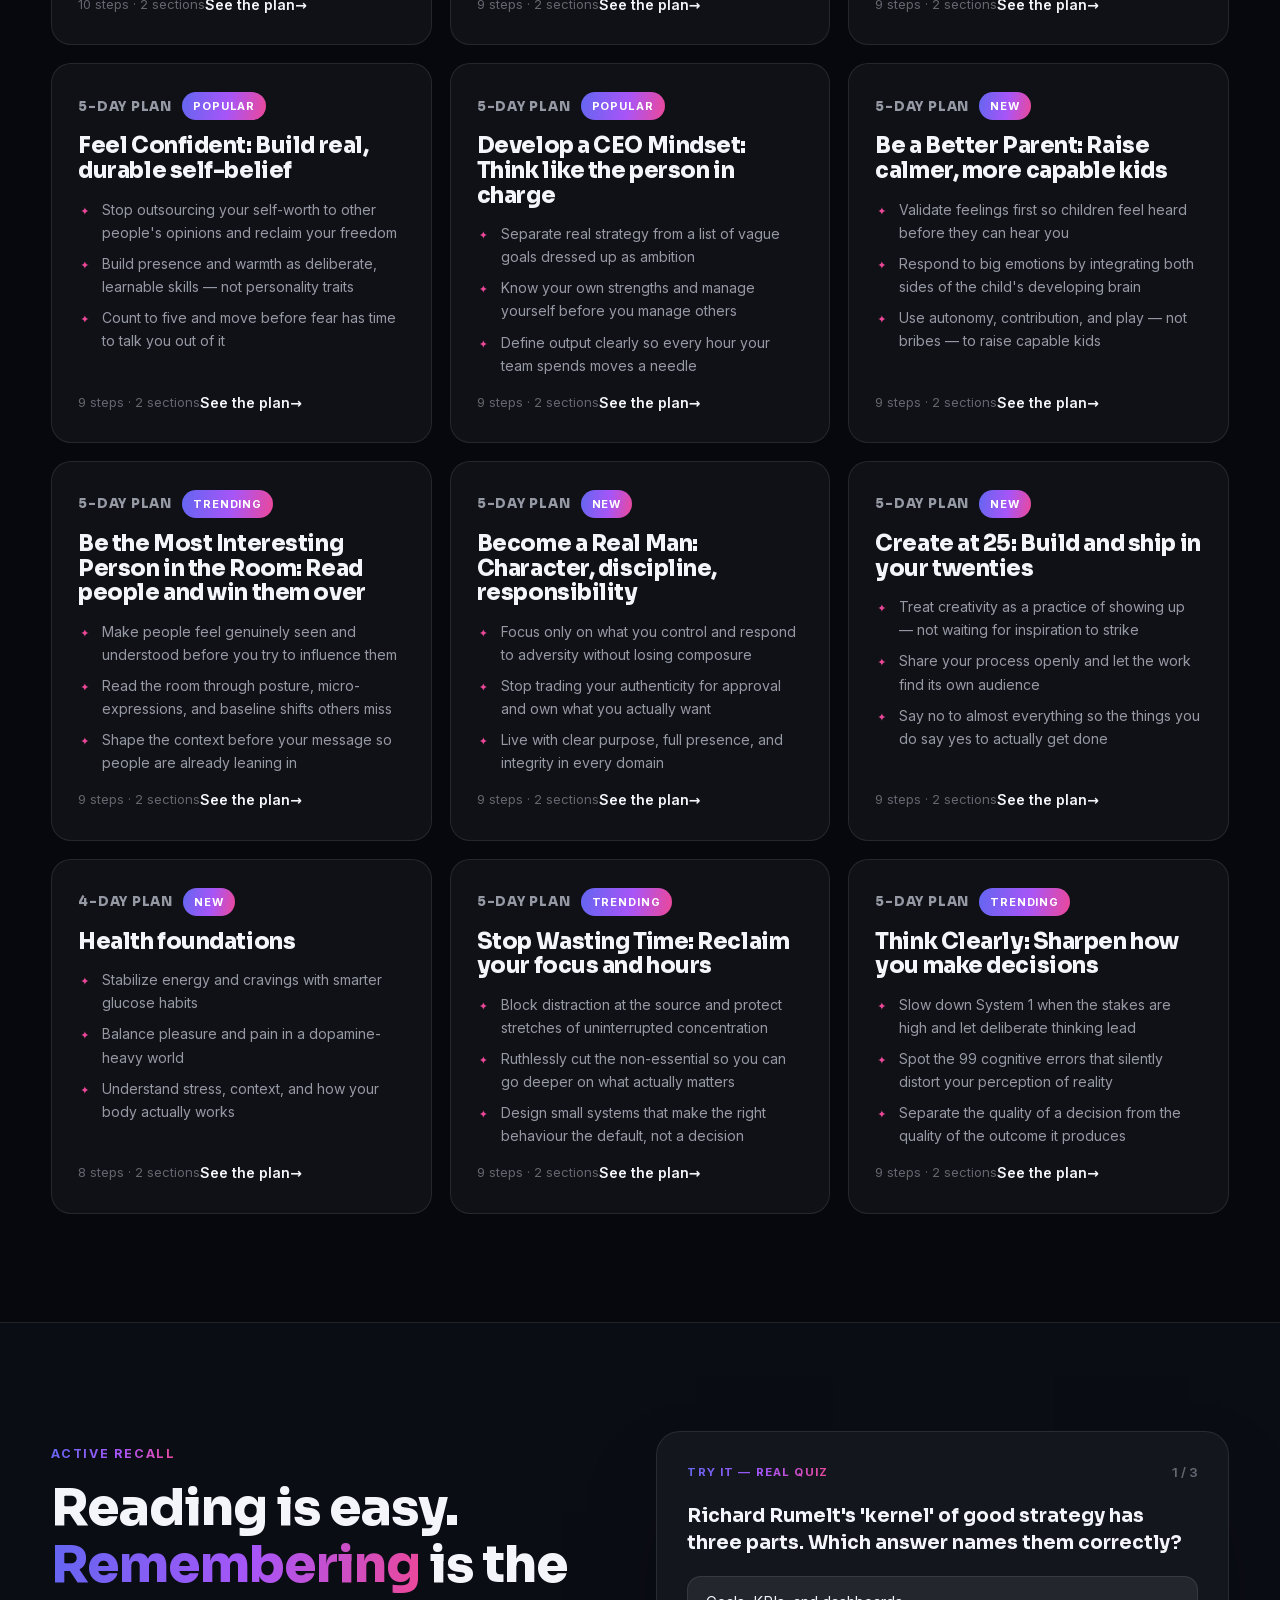
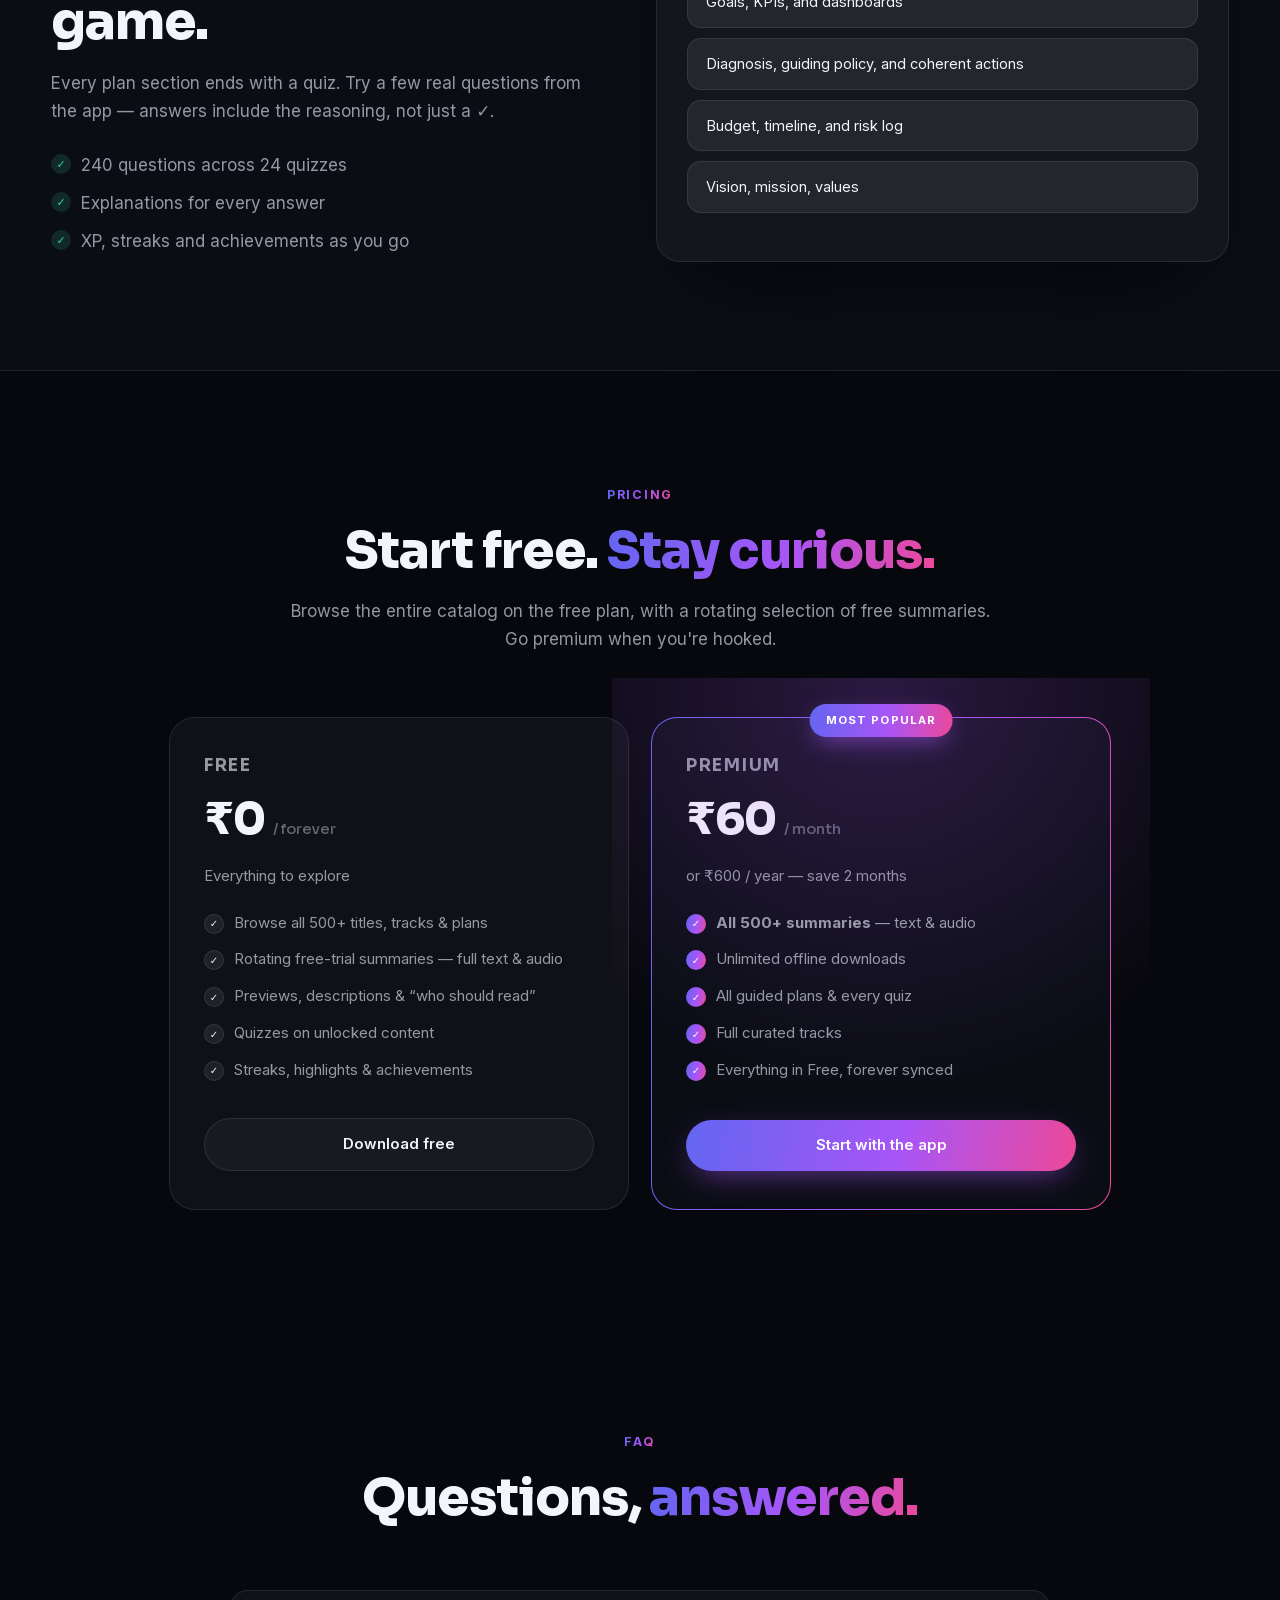
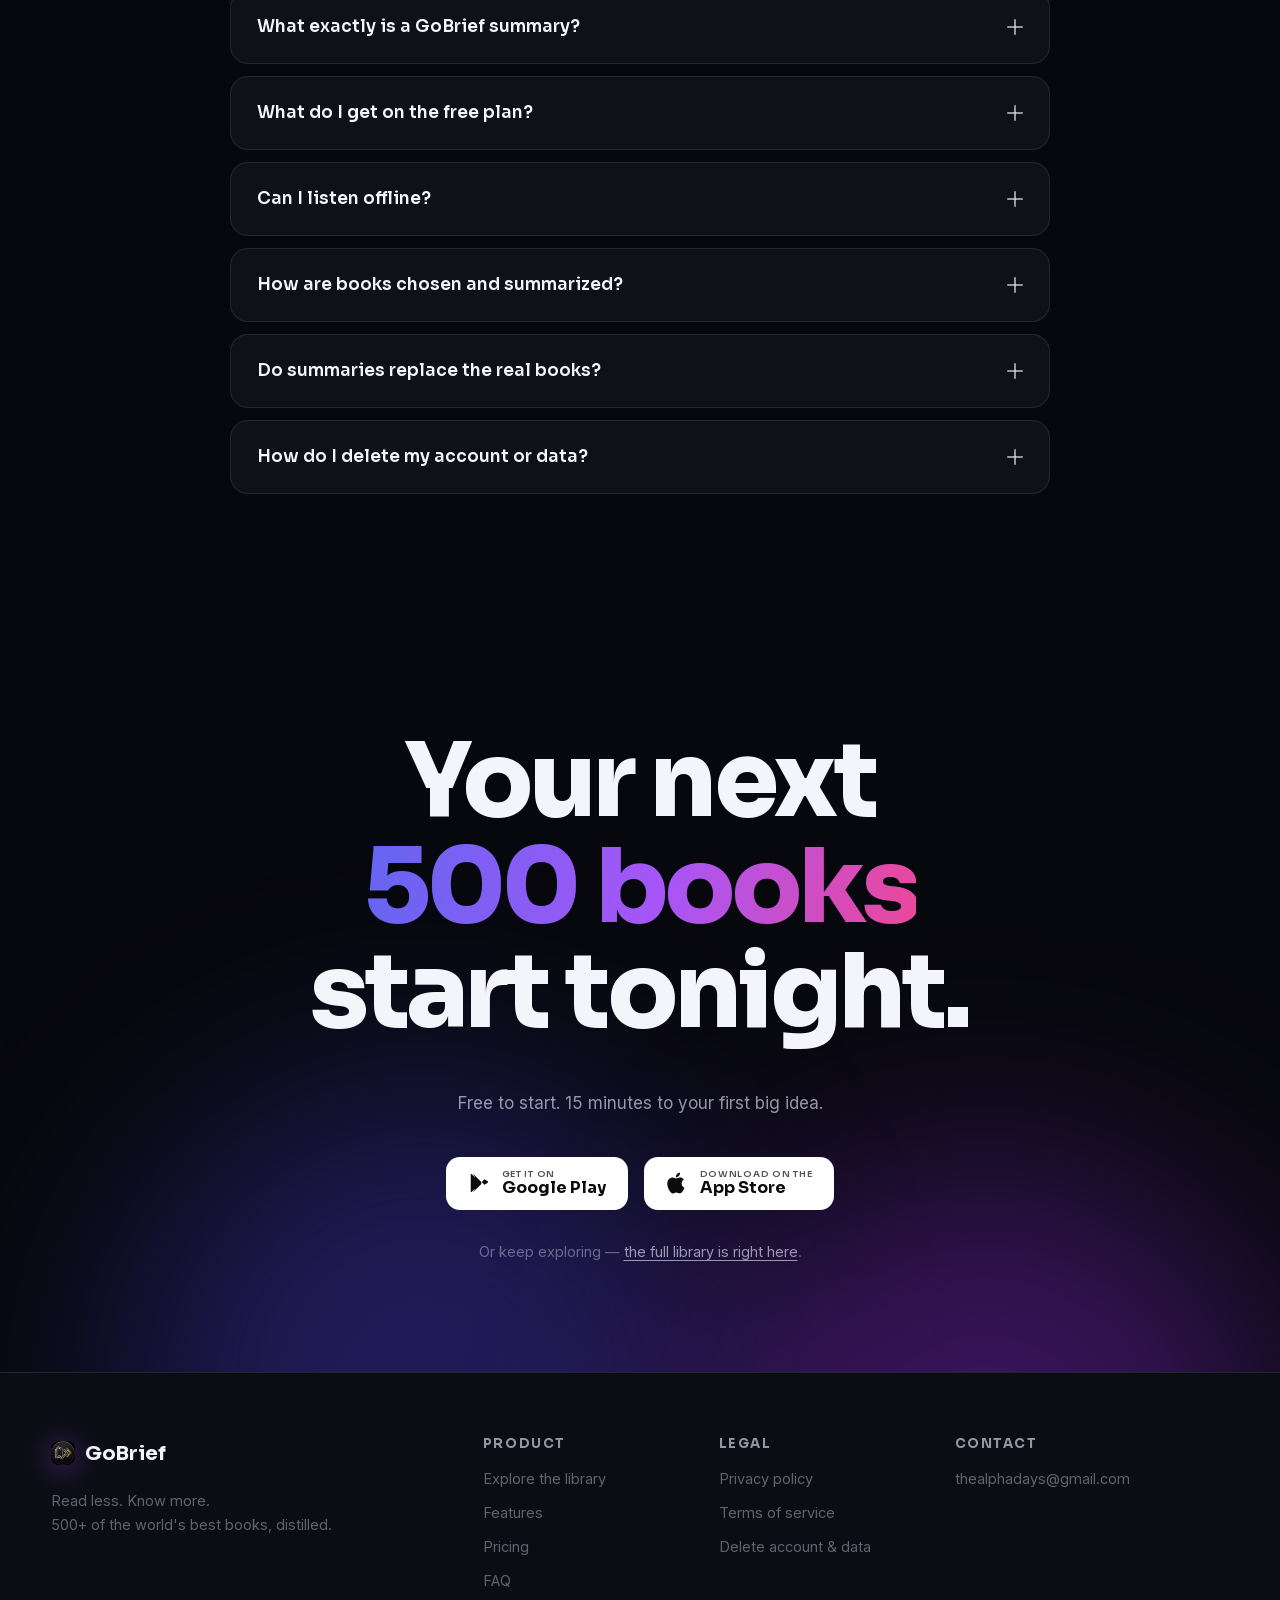
==== commit e24cbe62: "Update pricing details in index.html to reflect local currency; change Free plan to ₹0 and Premium p" ====
--- a/index.html
+++ b/index.html
@@ -323,7 +323,7 @@
         <div class="price-grid">
           <article class="price-card" data-reveal>
             <h3>Free</h3>
-            <p class="price-card__price">$0<span>/ forever</span></p>
+            <p class="price-card__price">&#8377;0<span>/ forever</span></p>
             <p class="price-card__tag">Everything to explore</p>
             <ul>
               <li>Browse all 500+ titles, tracks &amp; plans</li>
@@ -338,8 +338,8 @@
             <span class="price-card__glow" aria-hidden="true"></span>
             <span class="price-card__badge">Most popular</span>
             <h3>Premium</h3>
-            <p class="price-card__price">All&#8209;access<span>· monthly, yearly or lifetime</span></p>
-            <p class="price-card__tag">The whole library, unlocked</p>
+            <p class="price-card__price">&#8377;60<span>/ month</span></p>
+            <p class="price-card__tag">or &#8377;600 / year — save 2 months</p>
             <ul>
               <li><strong>All 500+ summaries</strong> — text &amp; audio</li>
               <li>Unlimited offline downloads</li>
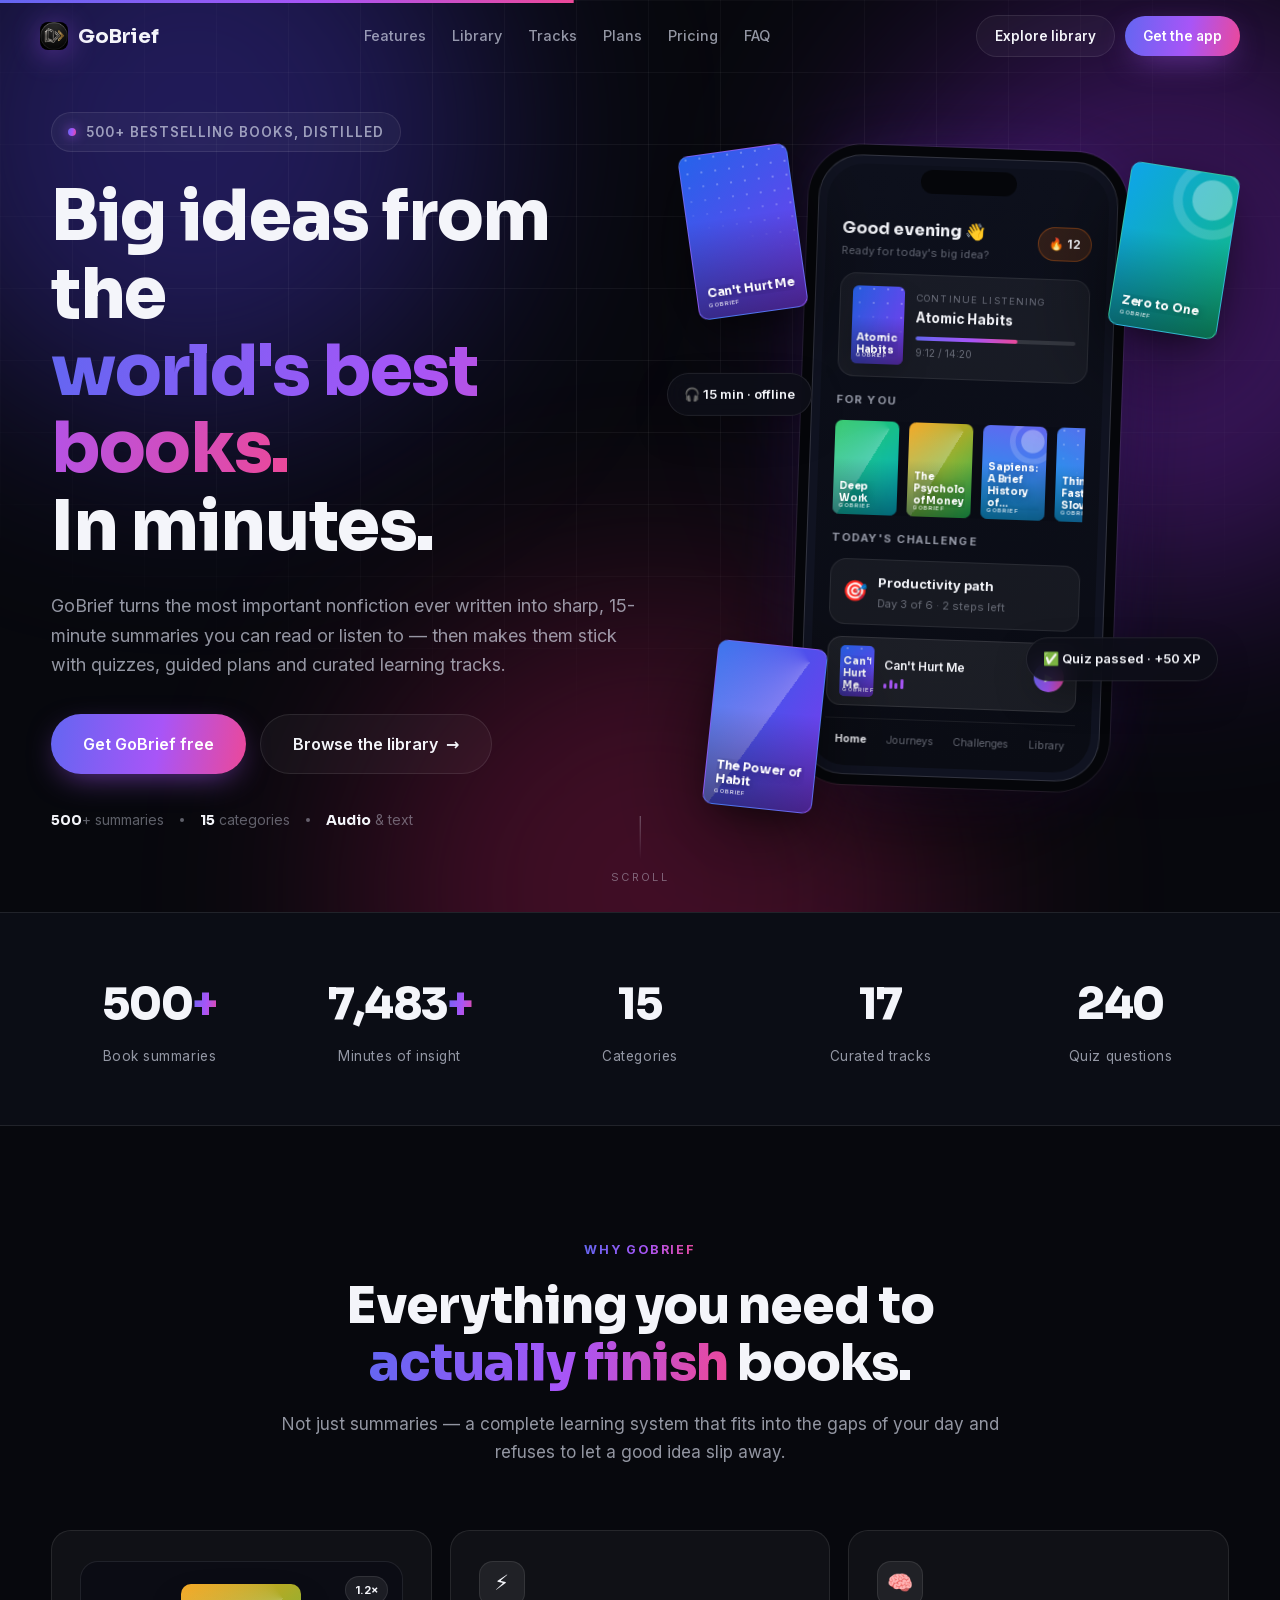
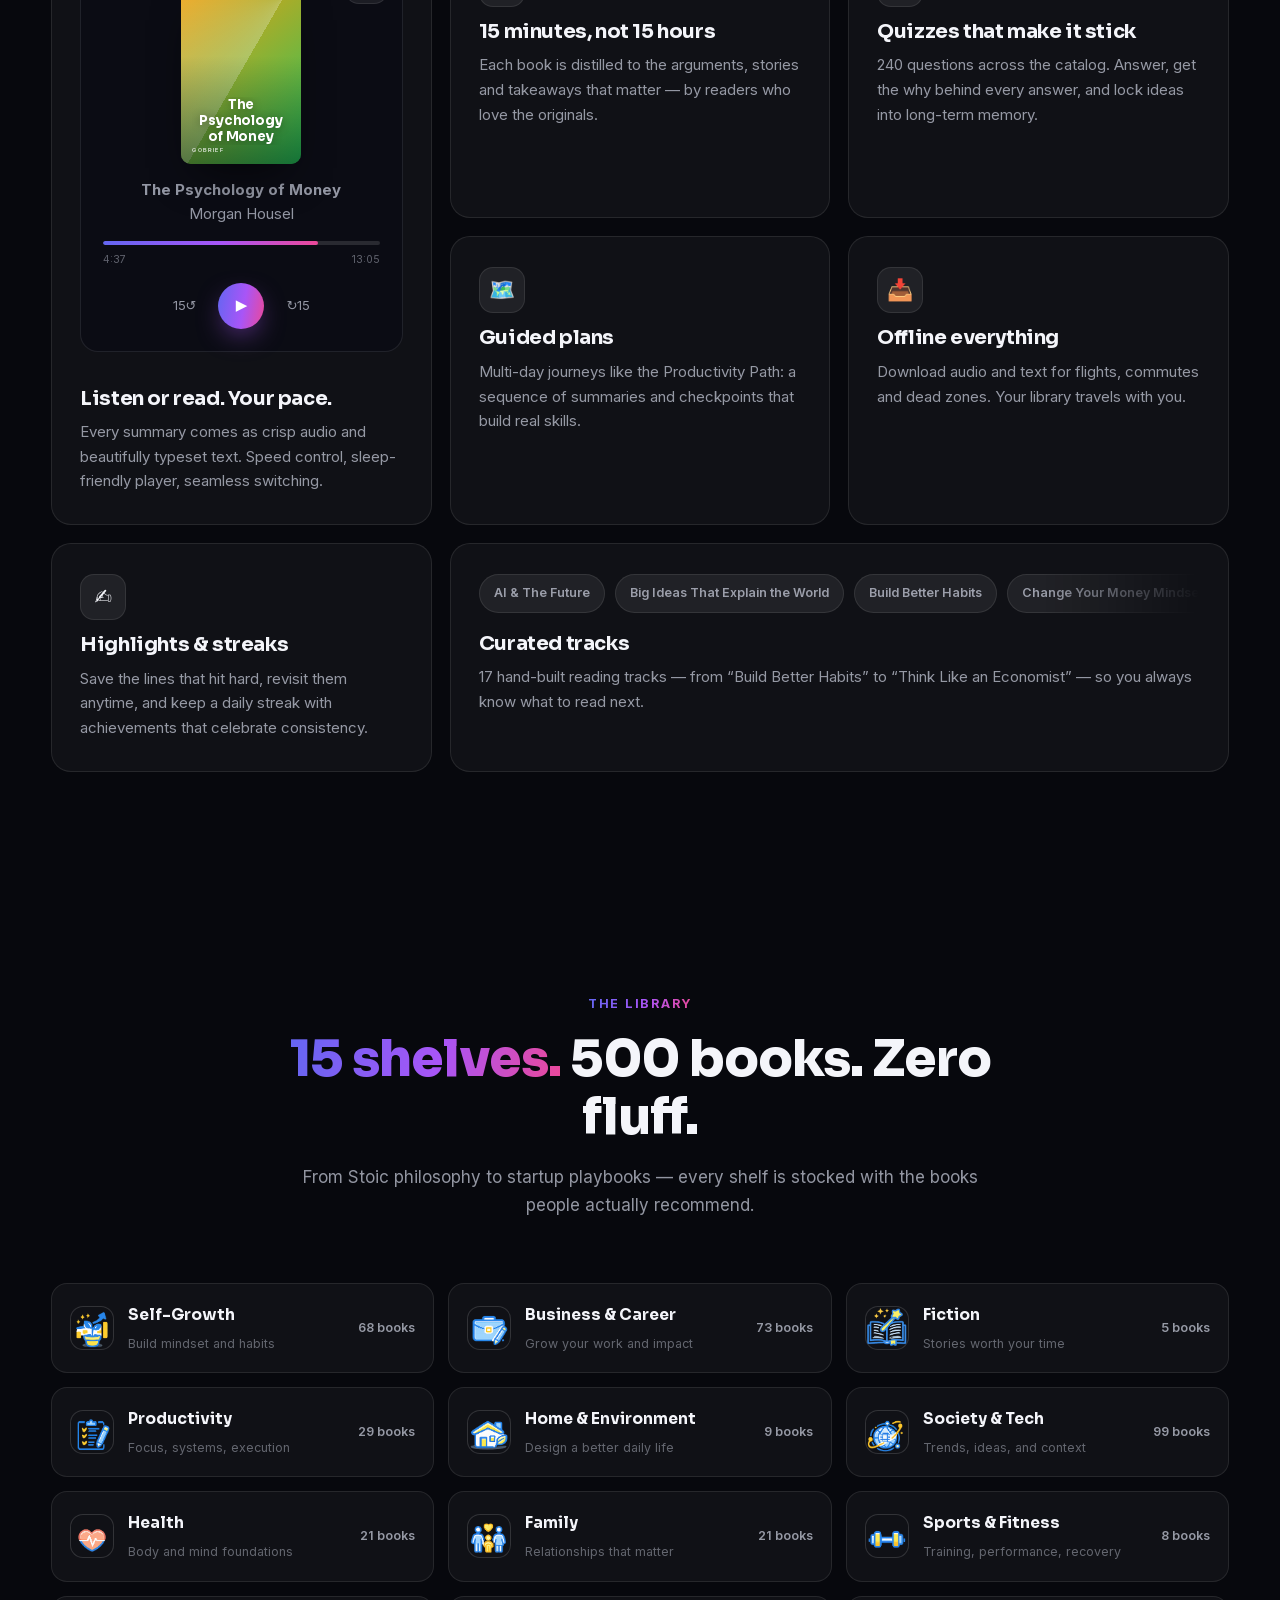
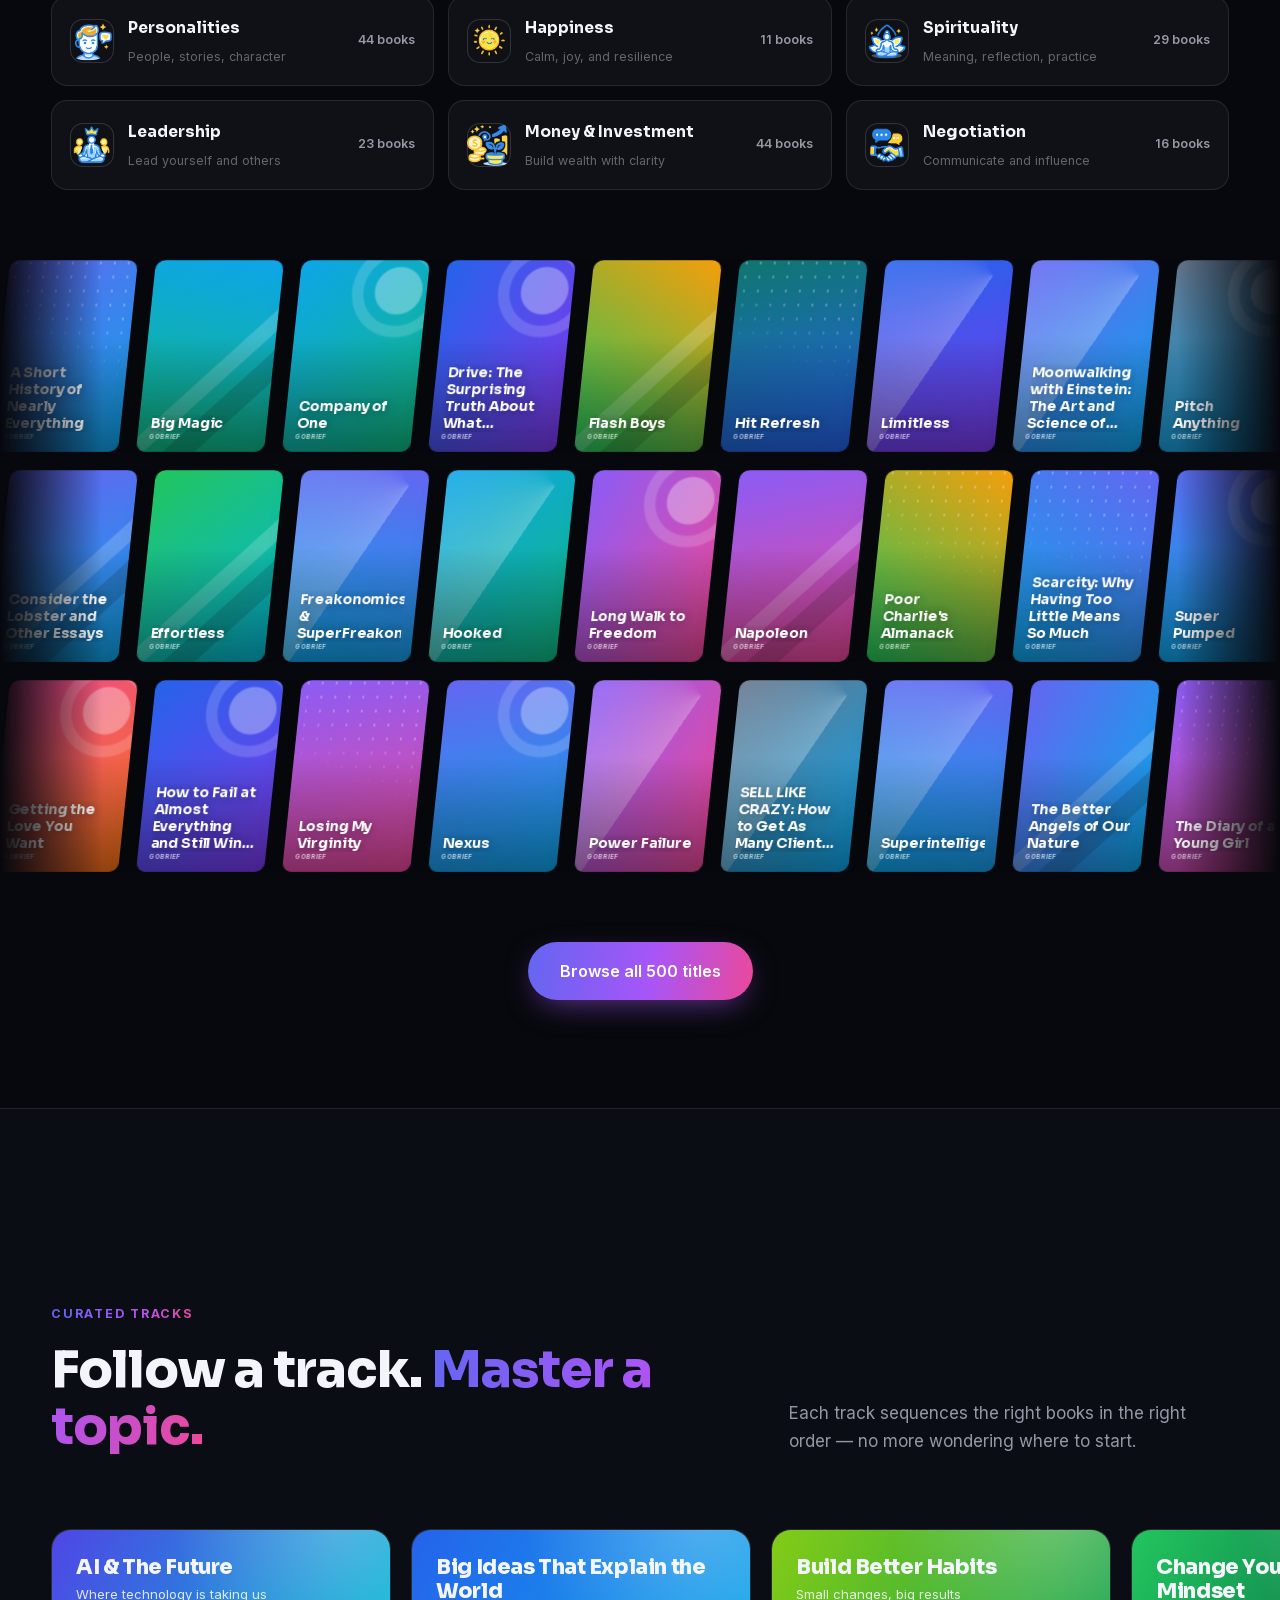
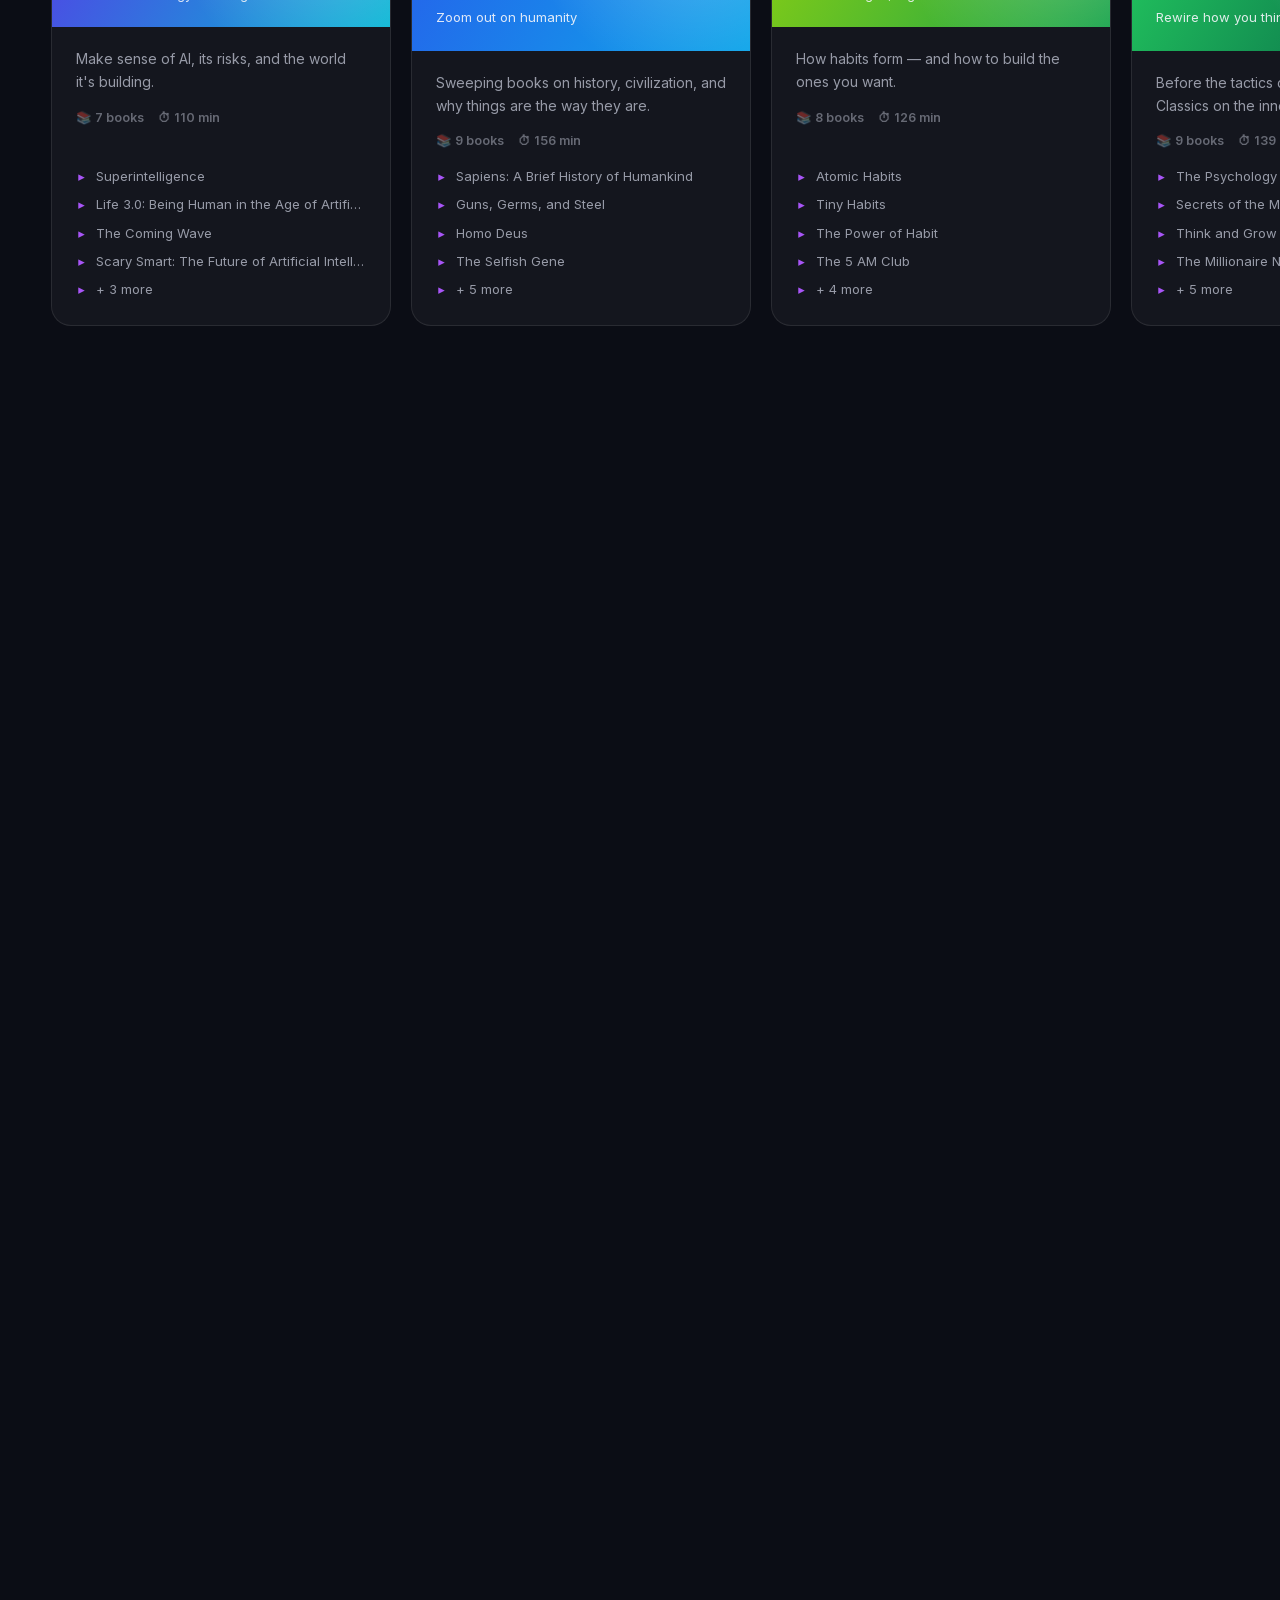
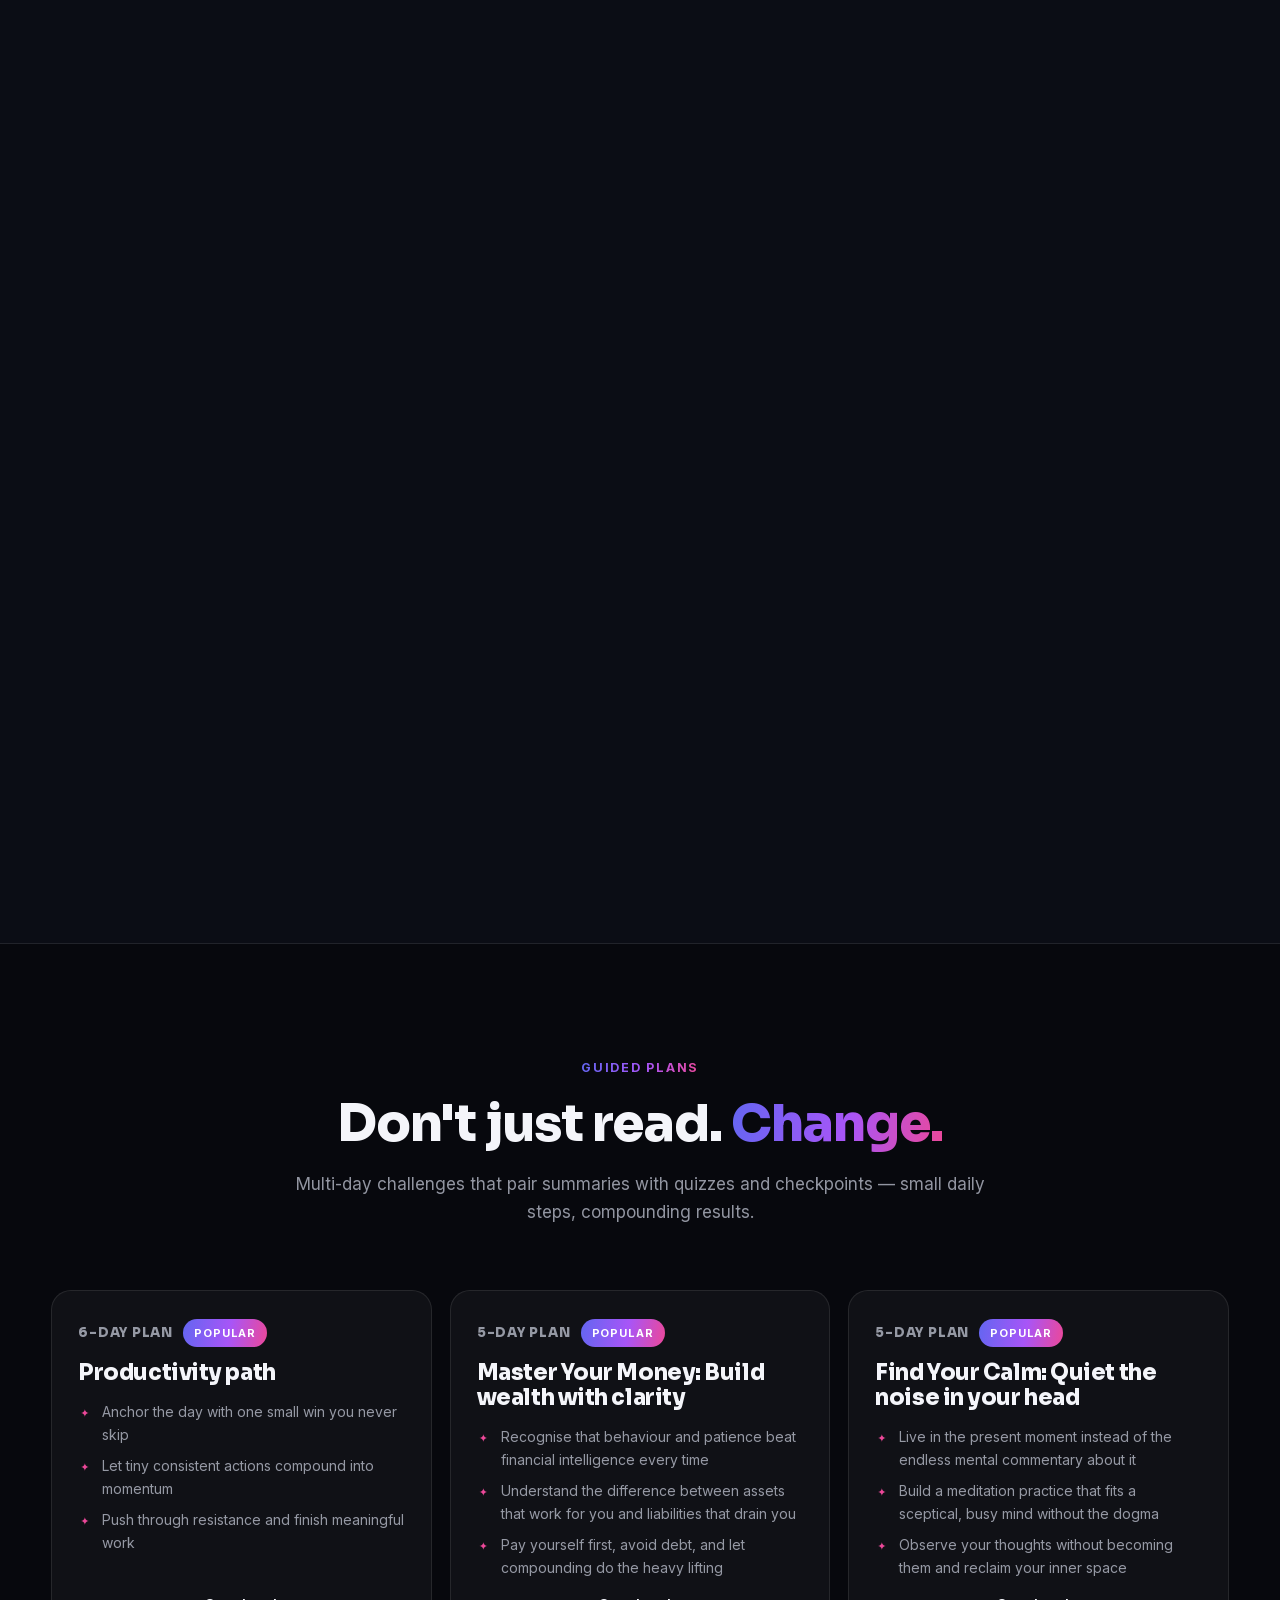
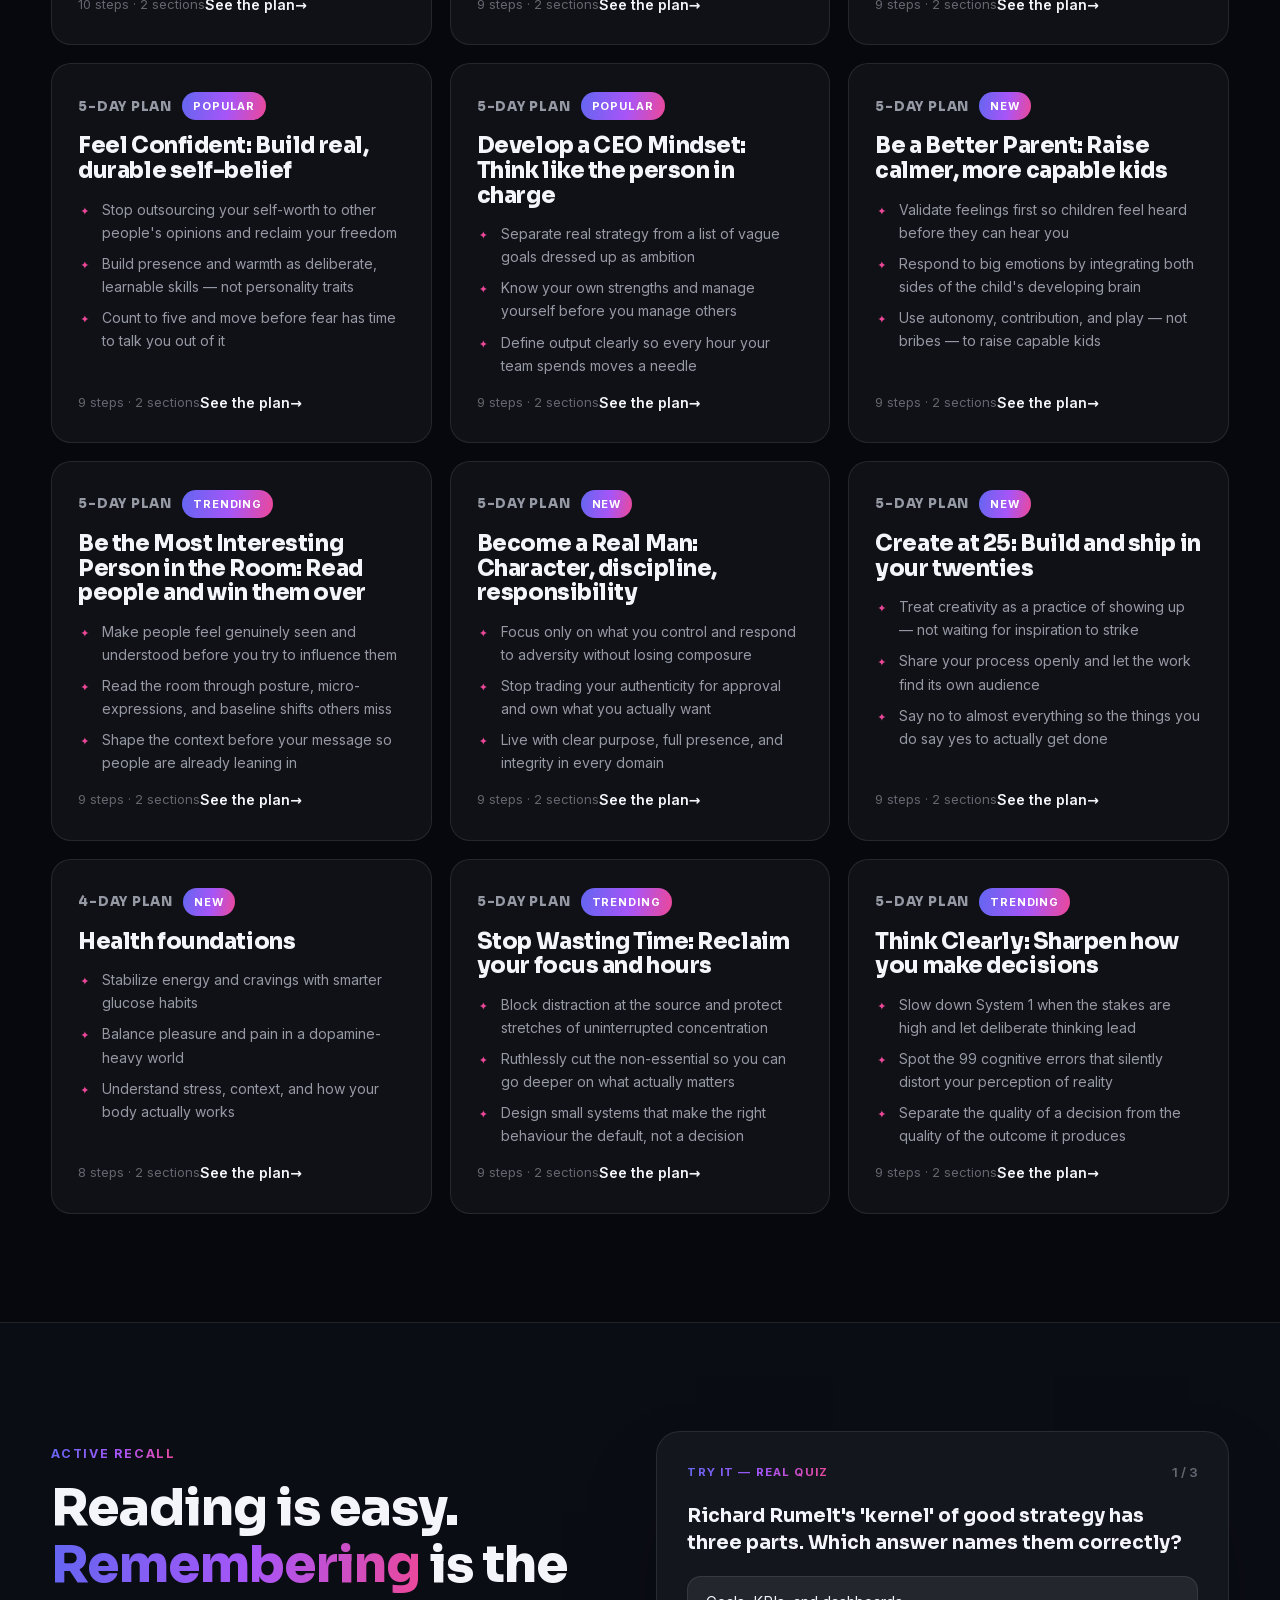
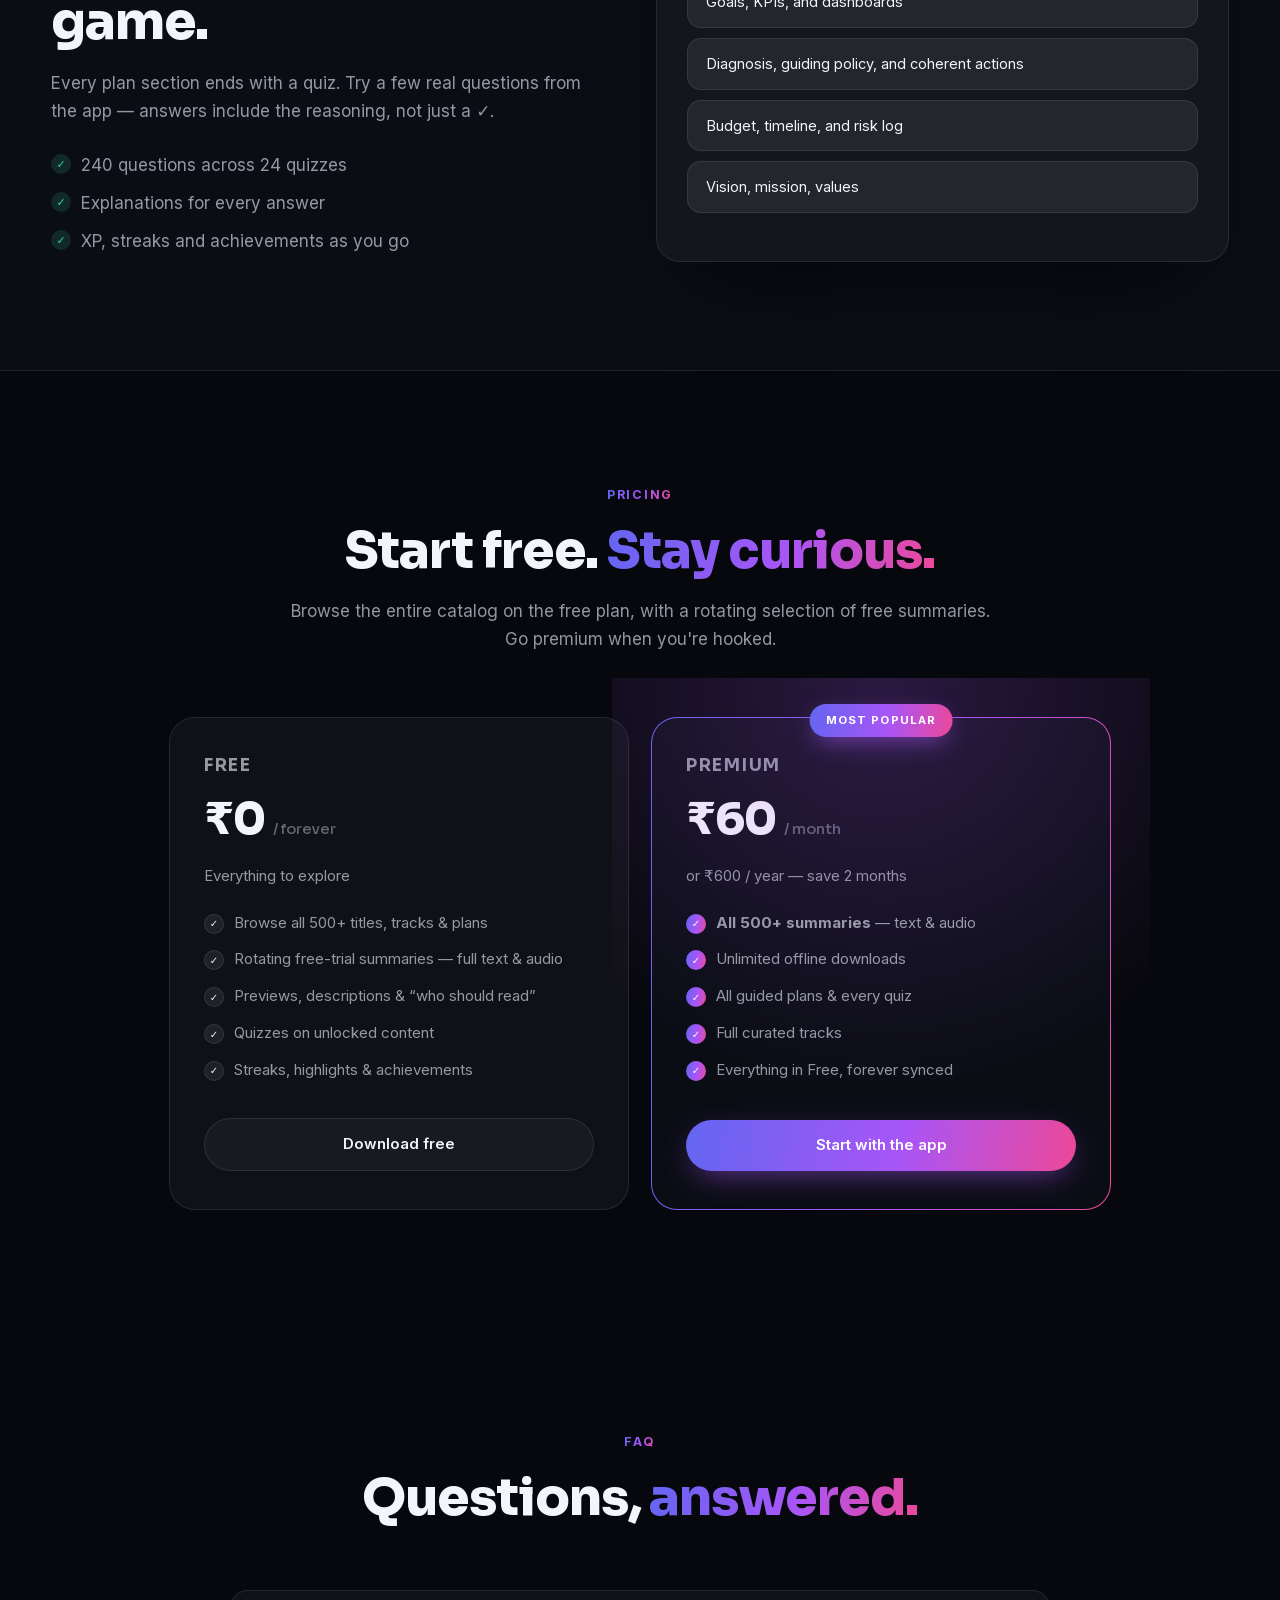
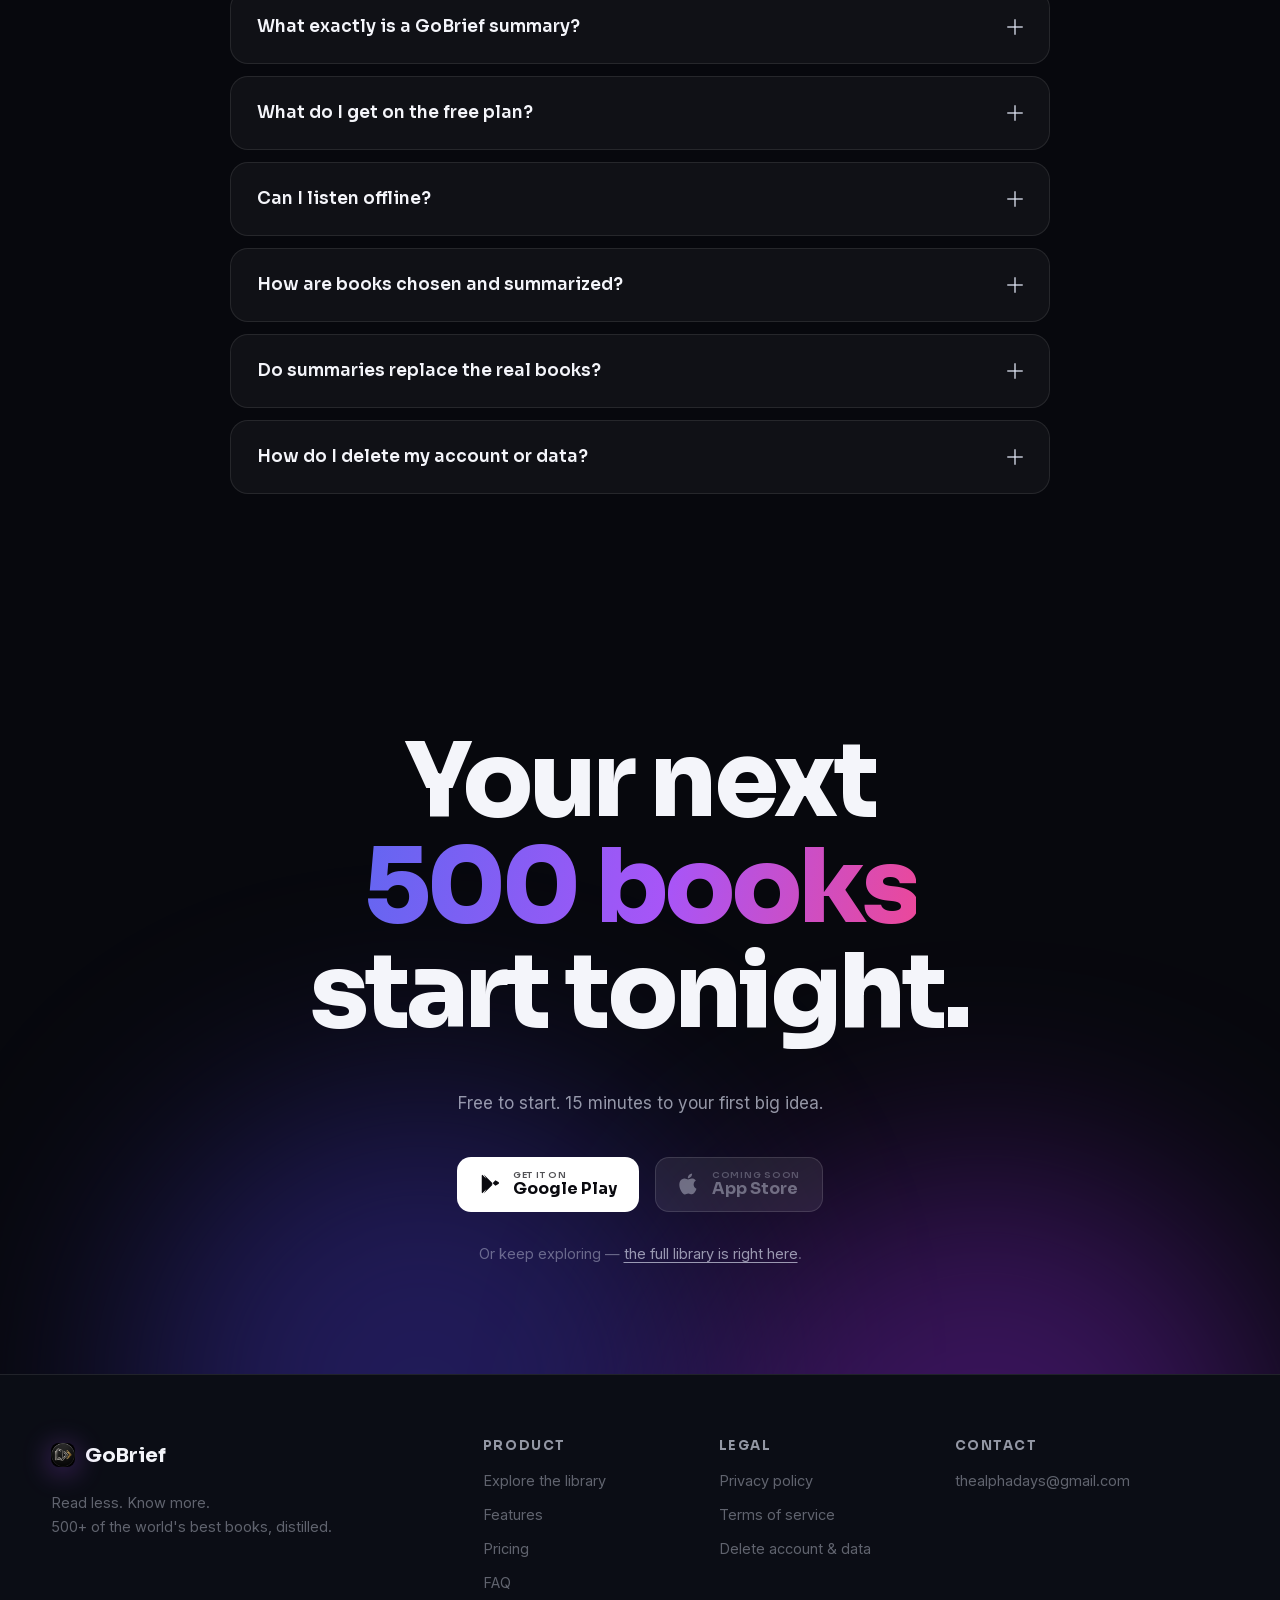
==== commit 23406c75: "Update index.html to include live Google Play link and indicate App Store availability as "coming so" ====
--- a/index.html
+++ b/index.html
@@ -409,15 +409,14 @@
         <h2 class="cta-title" data-reveal>Your next<br /><em>500 books</em><br />start tonight.</h2>
         <p class="section-sub" data-reveal>Free to start. 15 minutes to your first big idea.</p>
         <div class="store-badges" data-reveal>
-          <!-- Replace href="#" with your Play Store / App Store URLs when live -->
-          <a class="store-badge" href="#" aria-label="Get it on Google Play">
+          <a class="store-badge" href="https://play.google.com/store/apps/details?id=com.bookiepia.app" target="_blank" rel="noopener" aria-label="Get it on Google Play">
             <svg viewBox="0 0 24 24" width="22" height="22" aria-hidden="true"><path fill="currentColor" d="M3.6 1.8 13.9 12 3.6 22.2c-.4-.2-.6-.6-.6-1.1V2.9c0-.5.2-.9.6-1.1zm11.7 8.8 2.6-2.6 3.3 1.9c.9.5.9 1.7 0 2.2l-3.3 1.9-2.6-2.6-.4-.4.4-.4zM5.2 1.6l9.6 9.6-2.3 2.3L5.2 1.6zm0 20.8 7.3-11.9 2.3 2.3-9.6 9.6z"/></svg>
             <span><small>GET IT ON</small>Google Play</span>
           </a>
-          <a class="store-badge" href="#" aria-label="Download on the App Store">
+          <span class="store-badge store-badge--soon" role="img" aria-label="App Store coming soon">
             <svg viewBox="0 0 24 24" width="22" height="22" aria-hidden="true"><path fill="currentColor" d="M17.05 12.54c-.03-2.9 2.37-4.29 2.48-4.36-1.35-1.97-3.45-2.24-4.2-2.27-1.78-.18-3.48 1.05-4.39 1.05-.9 0-2.3-1.03-3.79-1-1.95.03-3.75 1.13-4.75 2.88-2.03 3.52-.52 8.72 1.46 11.58.97 1.4 2.12 2.97 3.63 2.91 1.46-.06 2.01-.94 3.77-.94s2.26.94 3.8.91c1.57-.03 2.57-1.42 3.53-2.83 1.11-1.62 1.57-3.19 1.6-3.27-.04-.02-3.07-1.18-3.14-4.66zM14.16 4.1c.8-.97 1.34-2.32 1.19-3.66-1.15.05-2.55.77-3.38 1.74-.74.86-1.39 2.23-1.22 3.55 1.29.1 2.6-.65 3.41-1.63z"/></svg>
-            <span><small>DOWNLOAD ON THE</small>App Store</span>
-          </a>
+            <span><small>COMING SOON</small>App Store</span>
+          </span>
         </div>
         <p class="cta-note" data-reveal>Or keep exploring — <a href="explore.html">the full library is right here</a>.</p>
       </div>
--- a/assets/css/style.css
+++ b/assets/css/style.css
@@ -635,6 +635,11 @@
   transition: transform .25s cubic-bezier(.22,1,.36,1), box-shadow .25s;
 }
 .store-badge:hover { transform: translateY(-3px); box-shadow: 0 18px 40px -12px rgba(255,255,255,.25); }
+.store-badge--soon {
+  background: rgba(255,255,255,.08); color: var(--faint);
+  border: 1px solid rgba(255,255,255,.12); cursor: default;
+}
+.store-badge--soon:hover { transform: none; box-shadow: none; }
 .store-badge span { display: flex; flex-direction: column; text-align: left; font-family: var(--font-display); font-weight: 700; font-size: 16px; line-height: 1.15; }
 .store-badge small { font-size: 9px; font-weight: 600; letter-spacing: .08em; opacity: .7; }
 .cta-note { margin-top: 30px; color: var(--faint); font-size: 14.5px; }
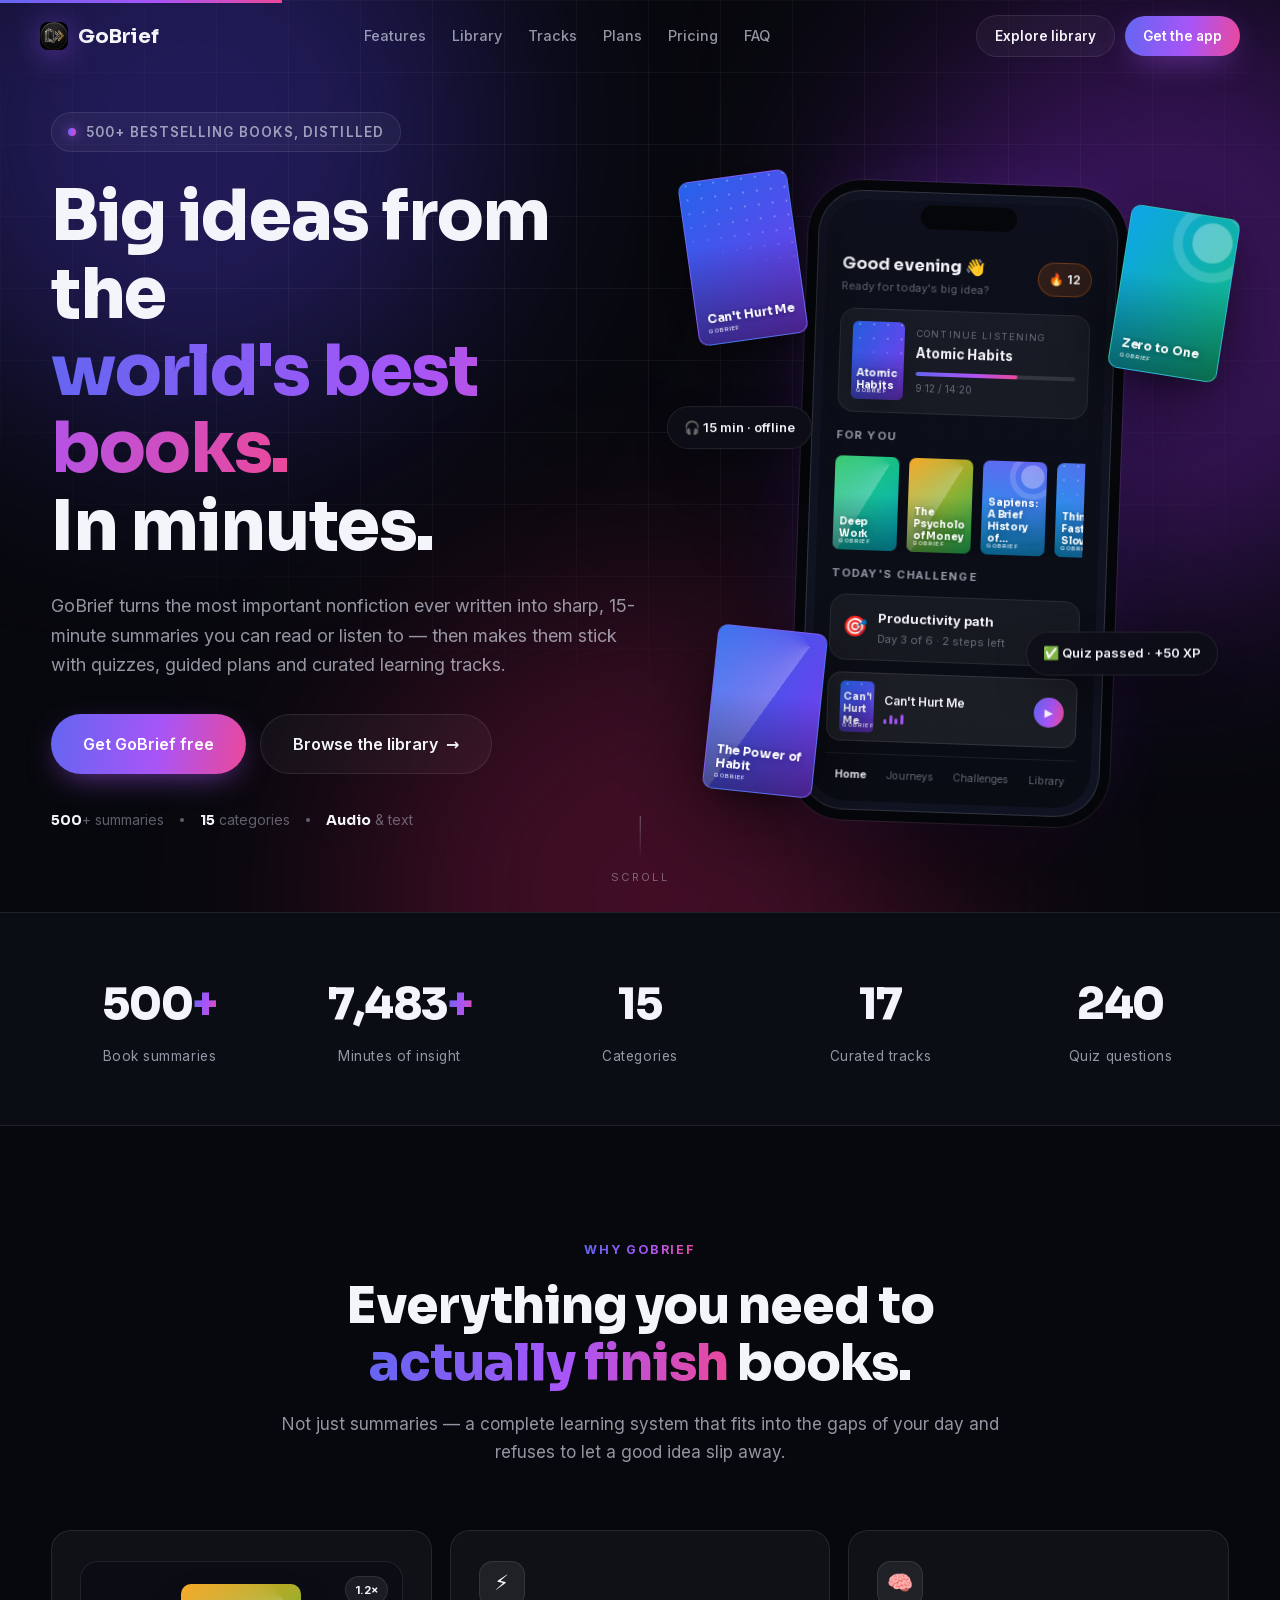
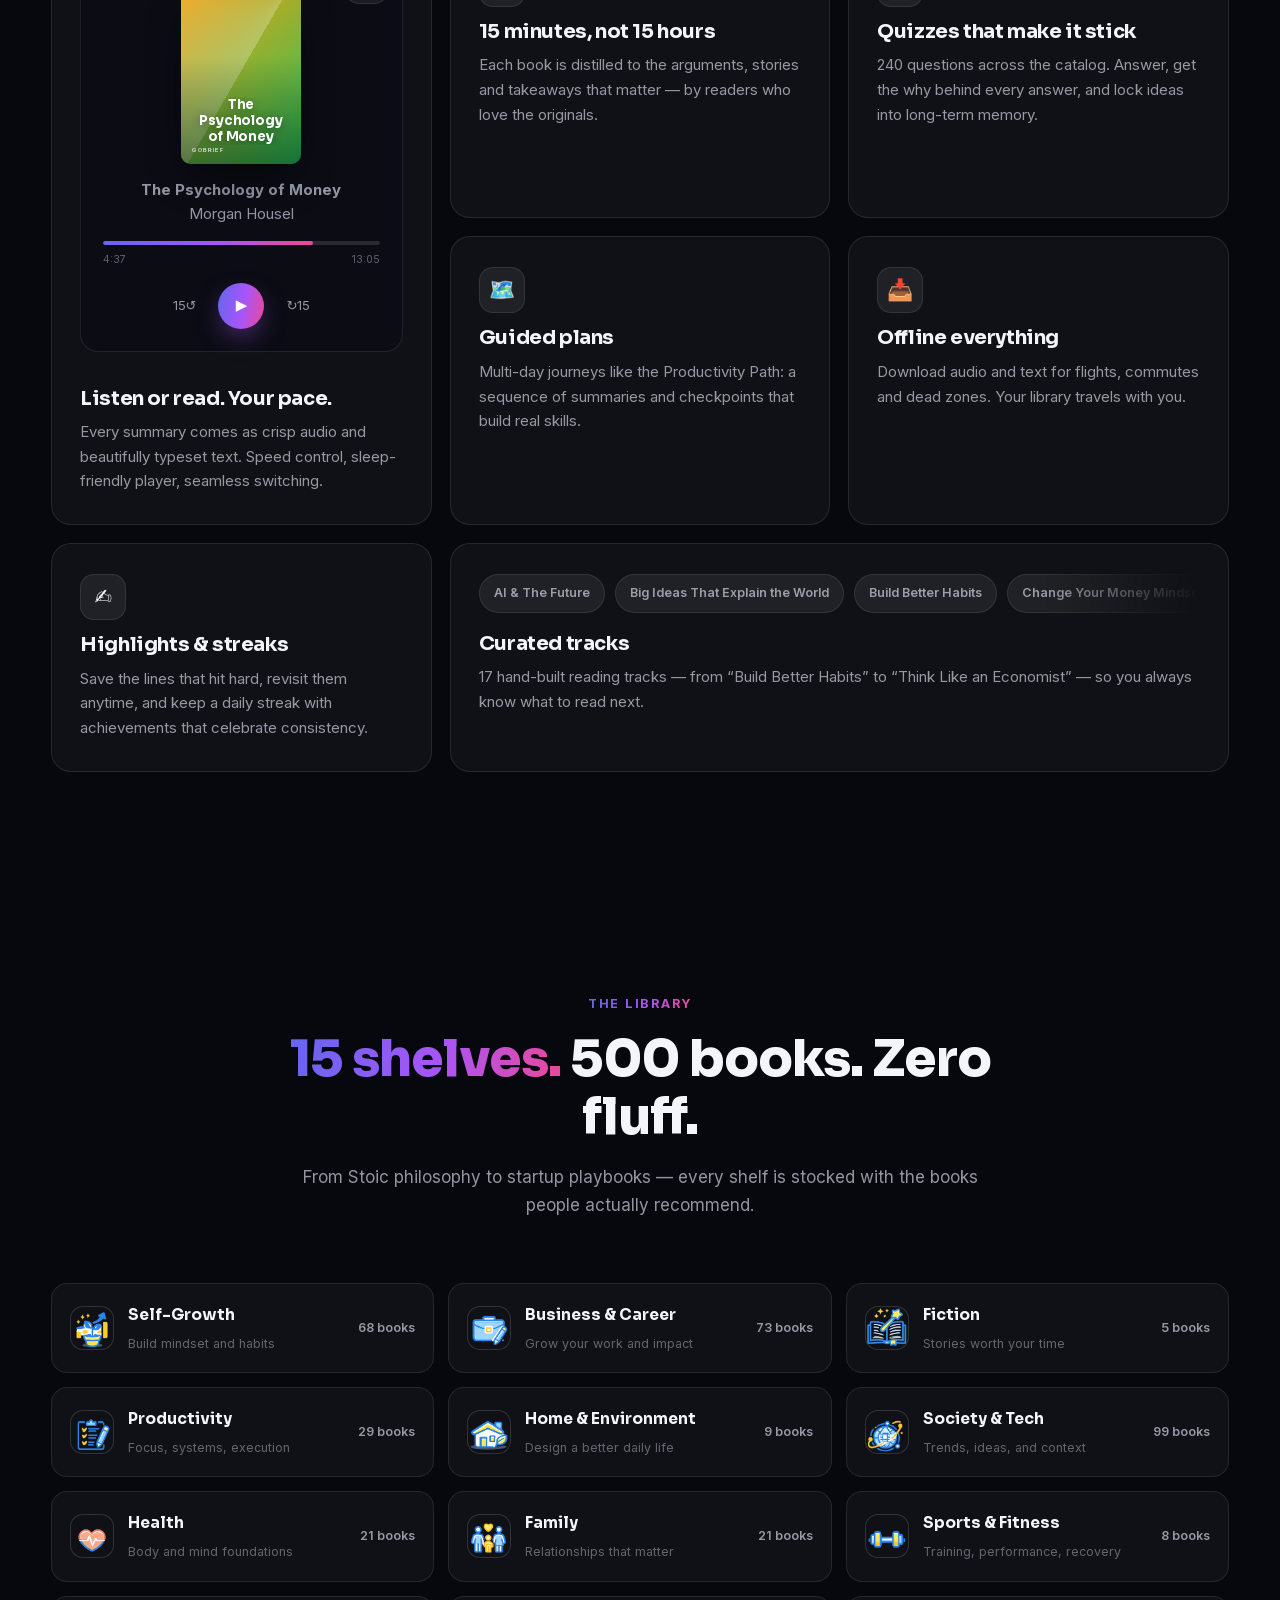
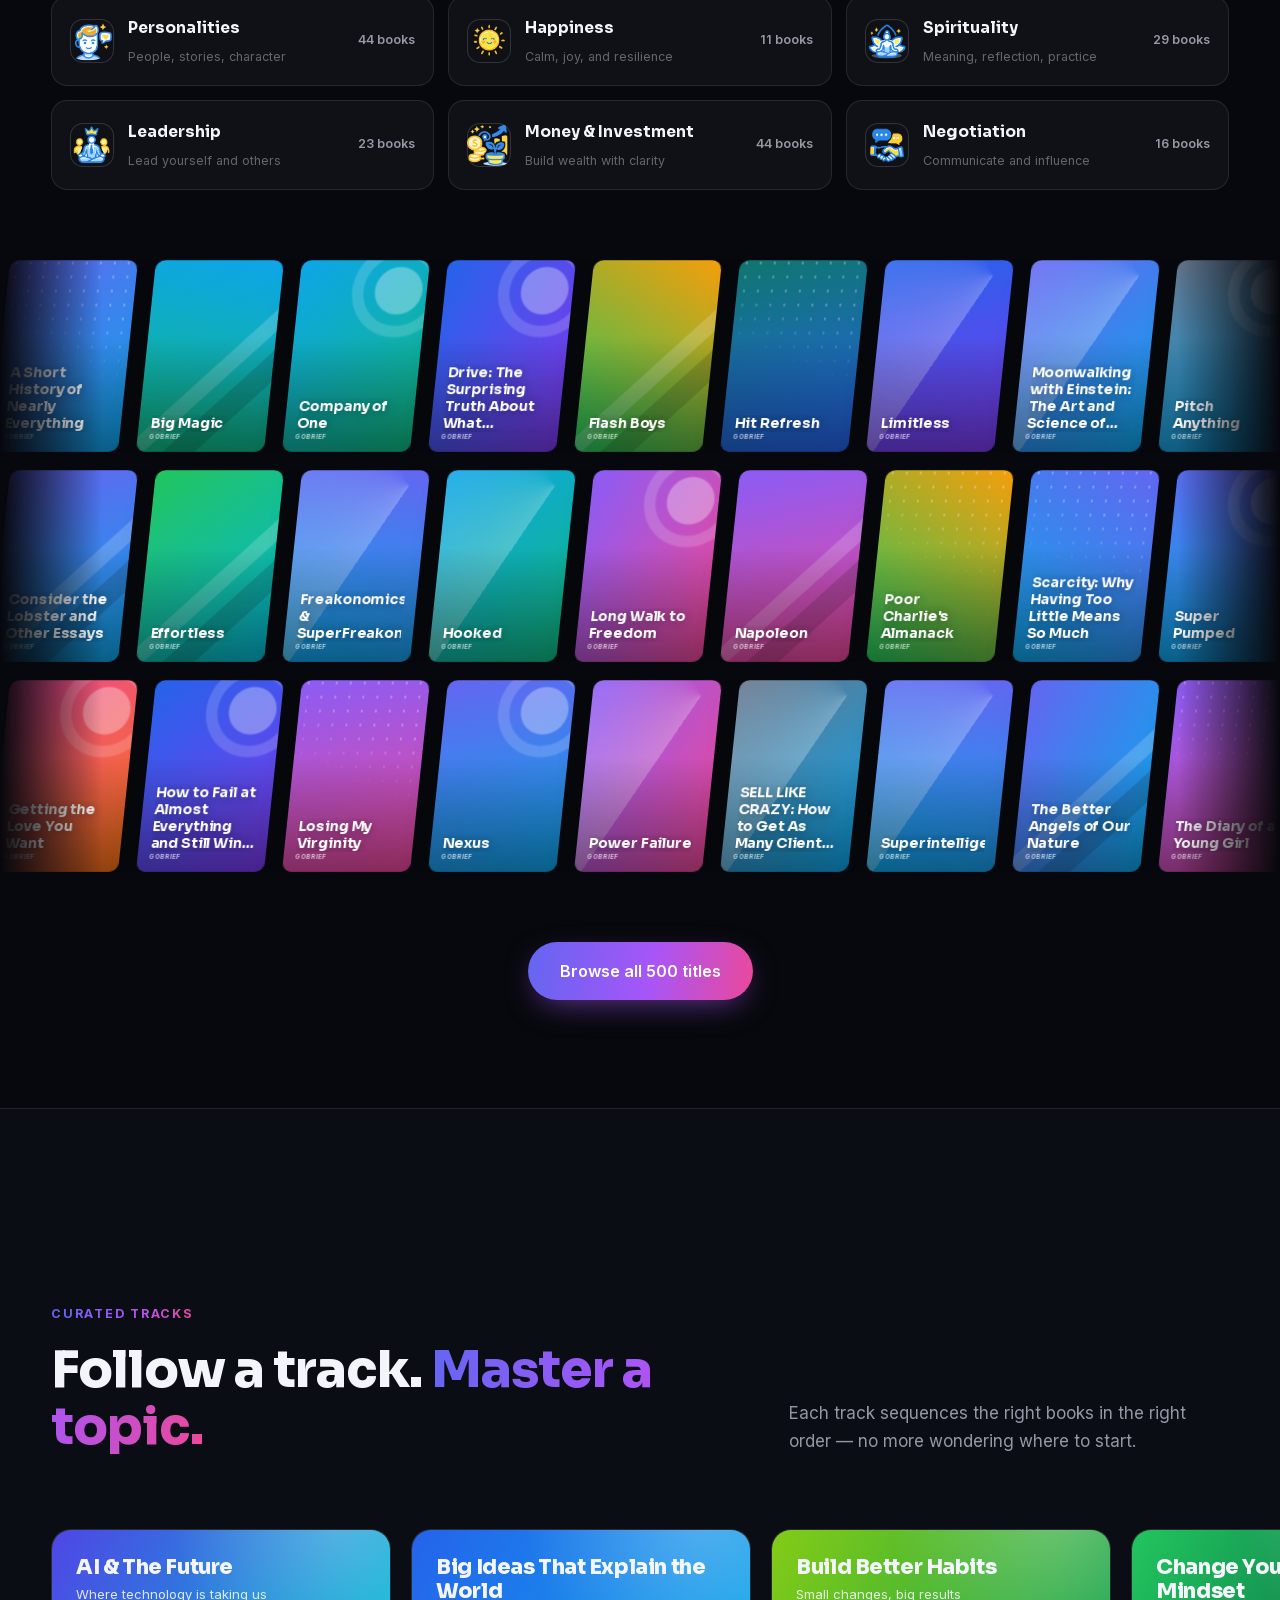
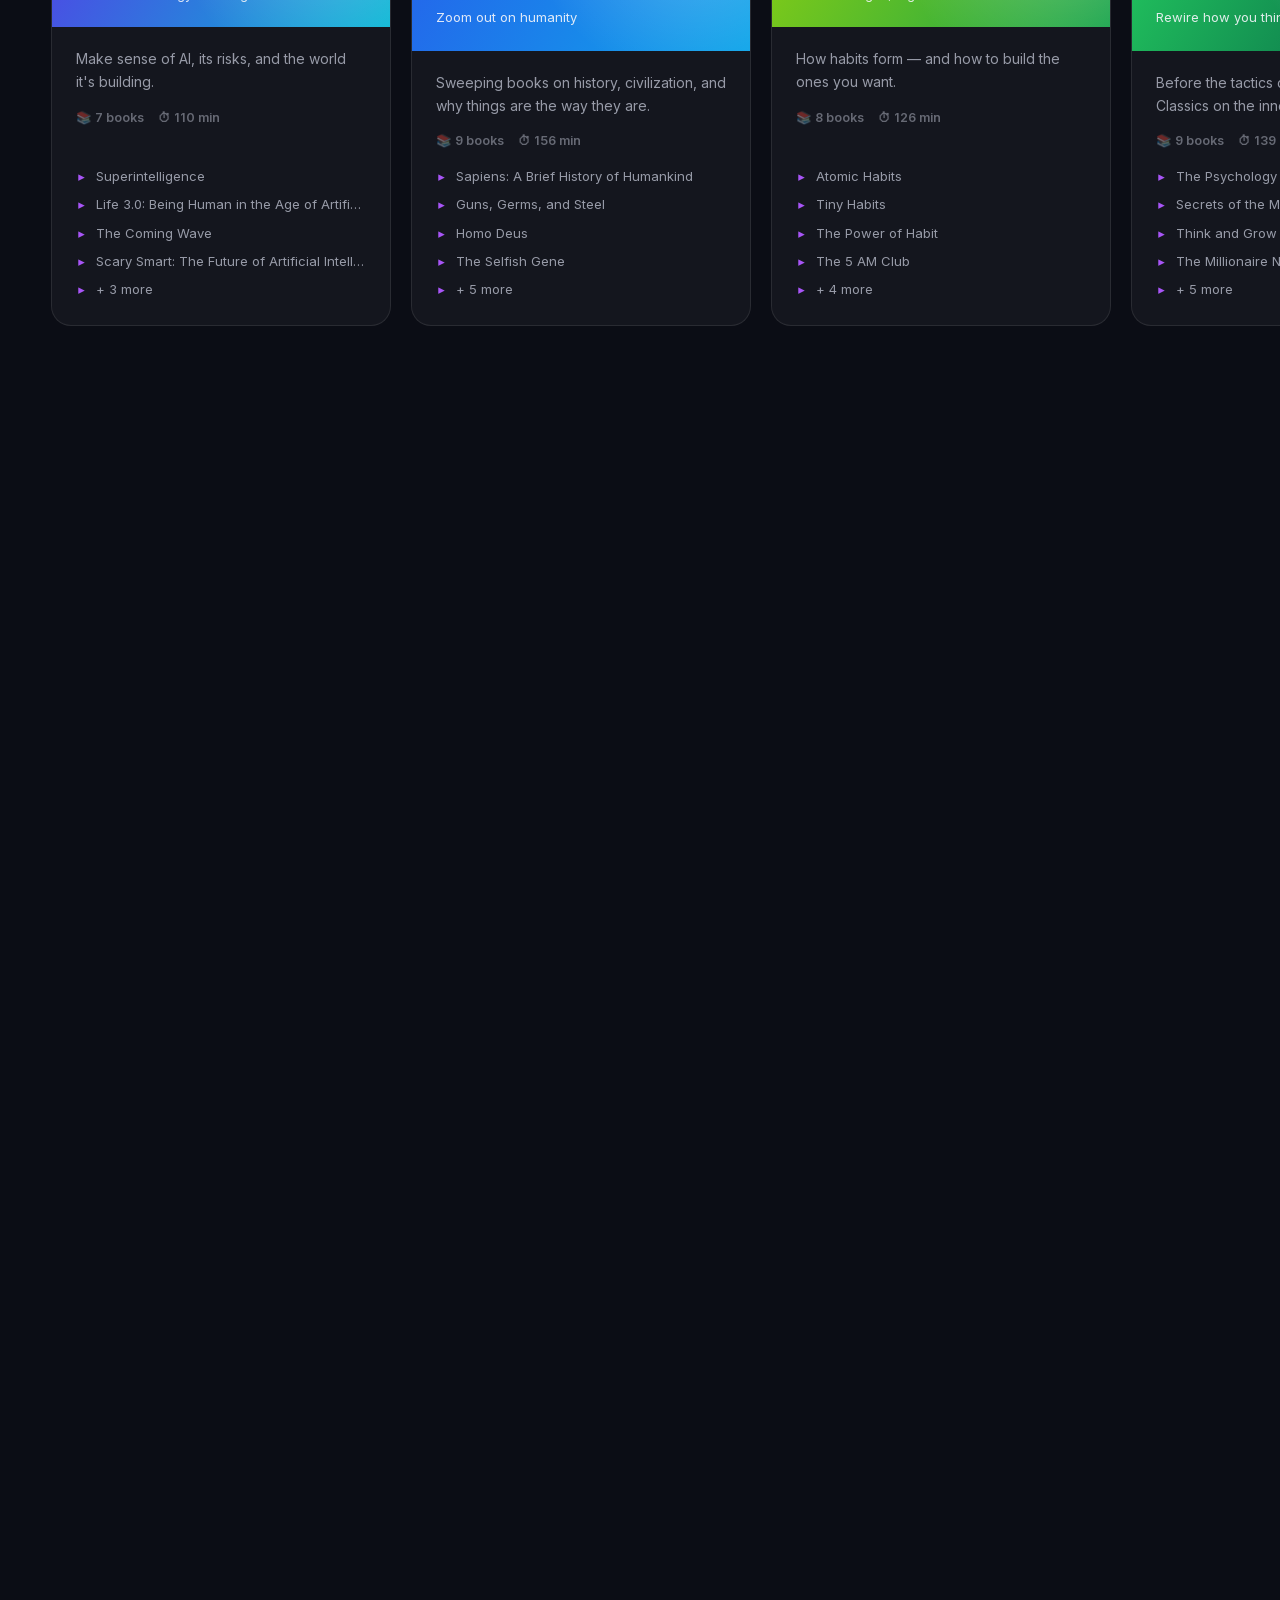
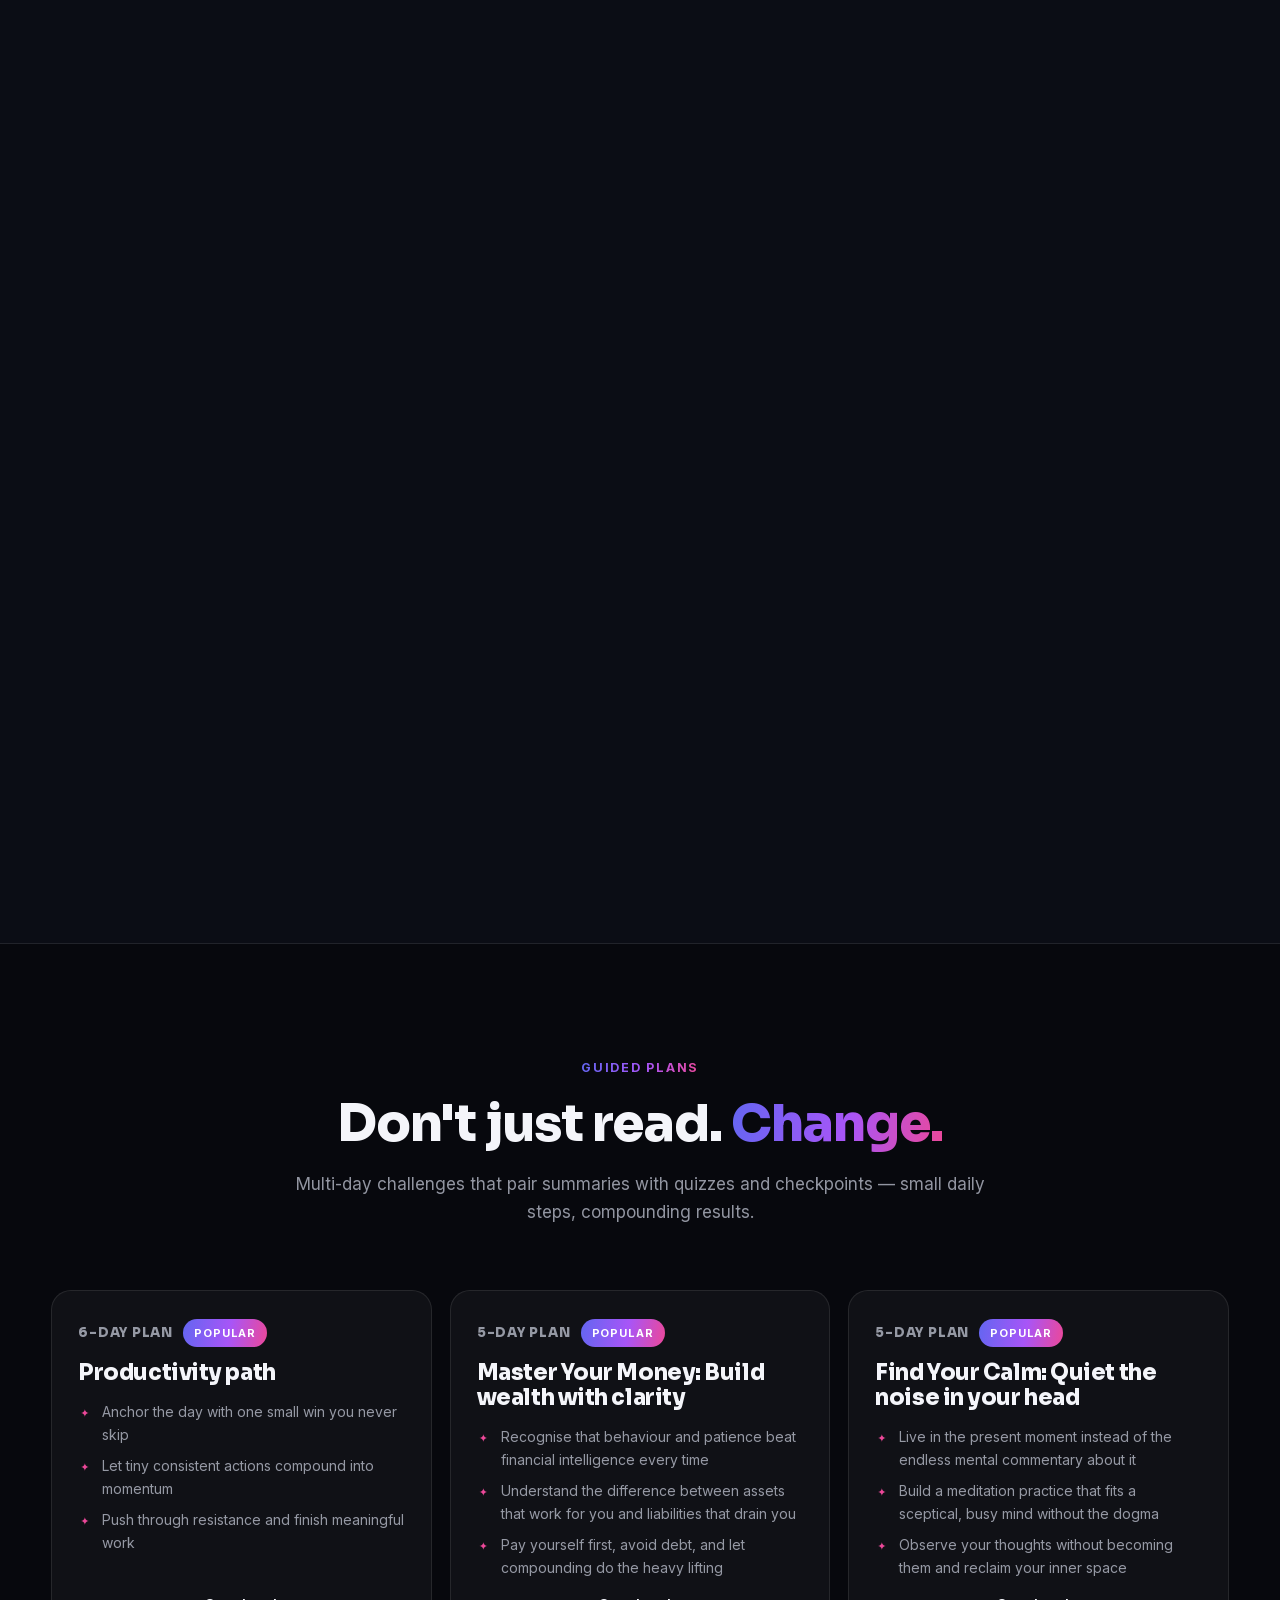
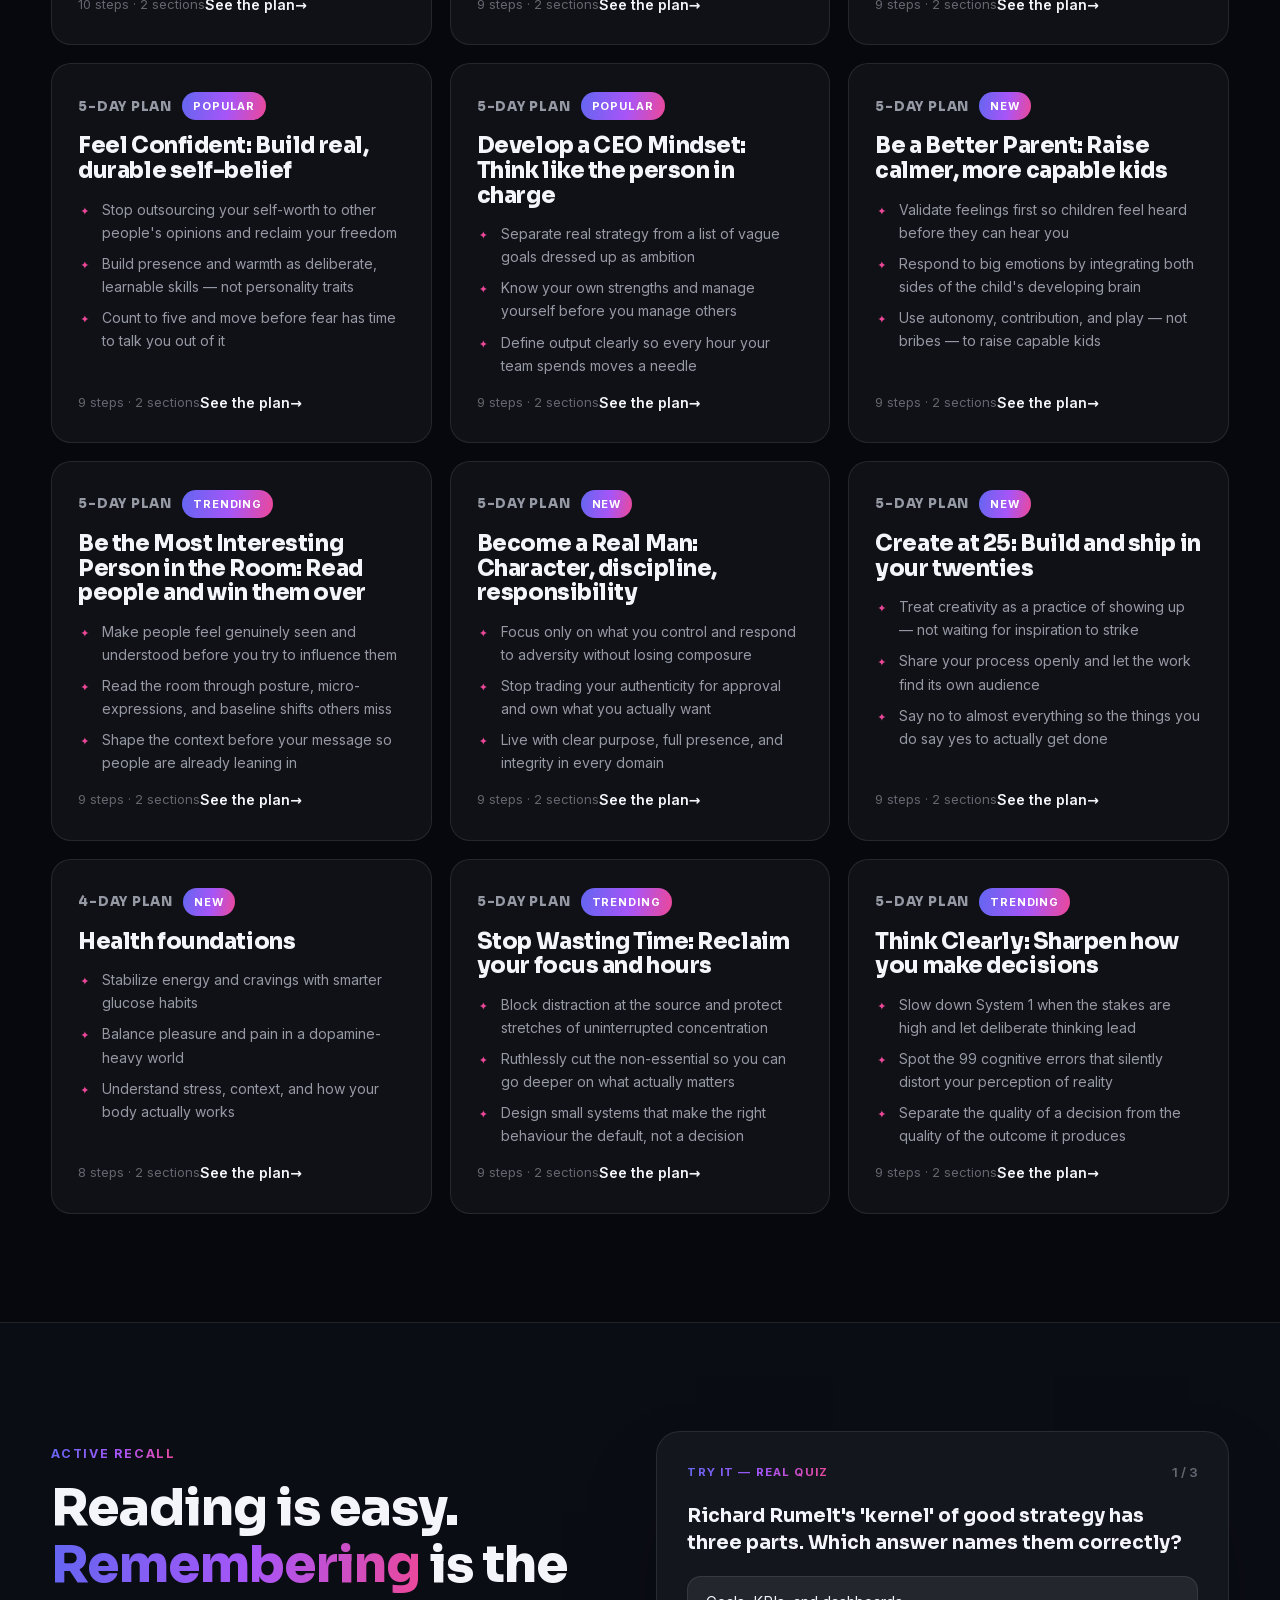
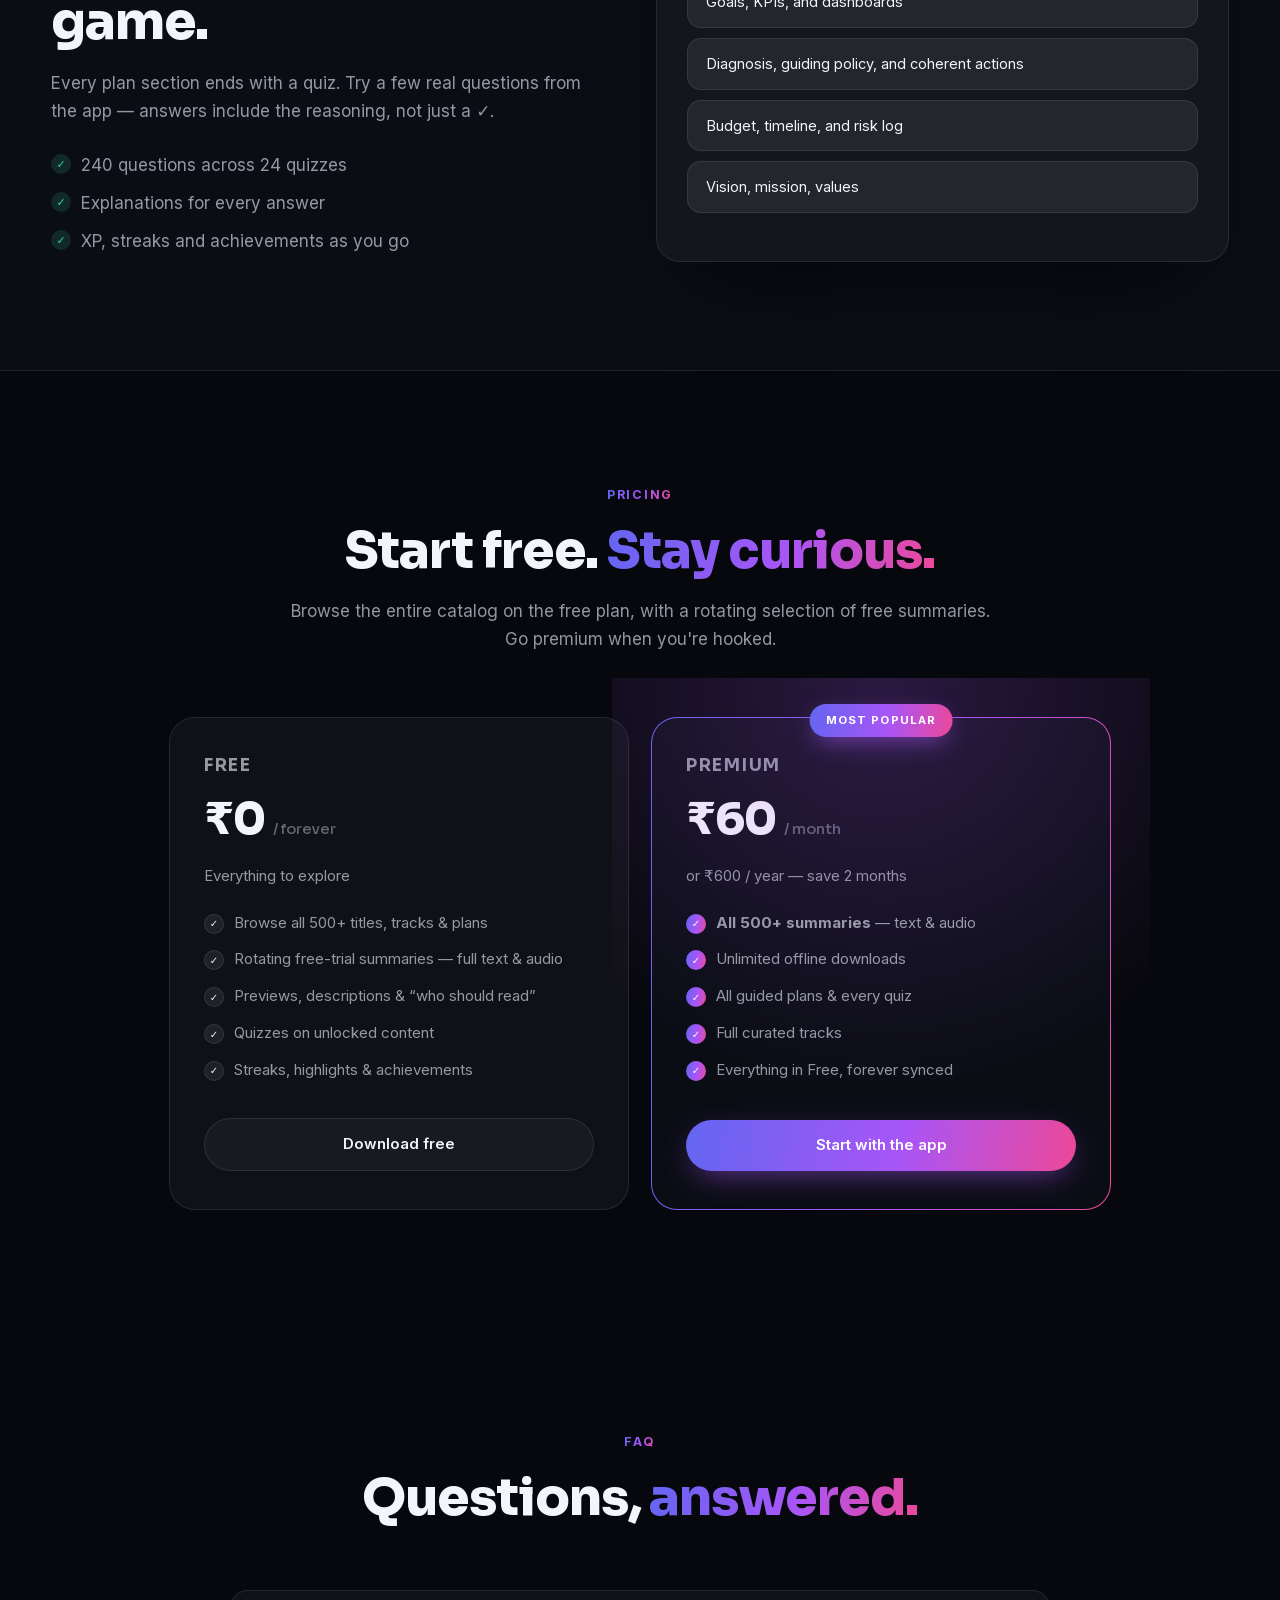
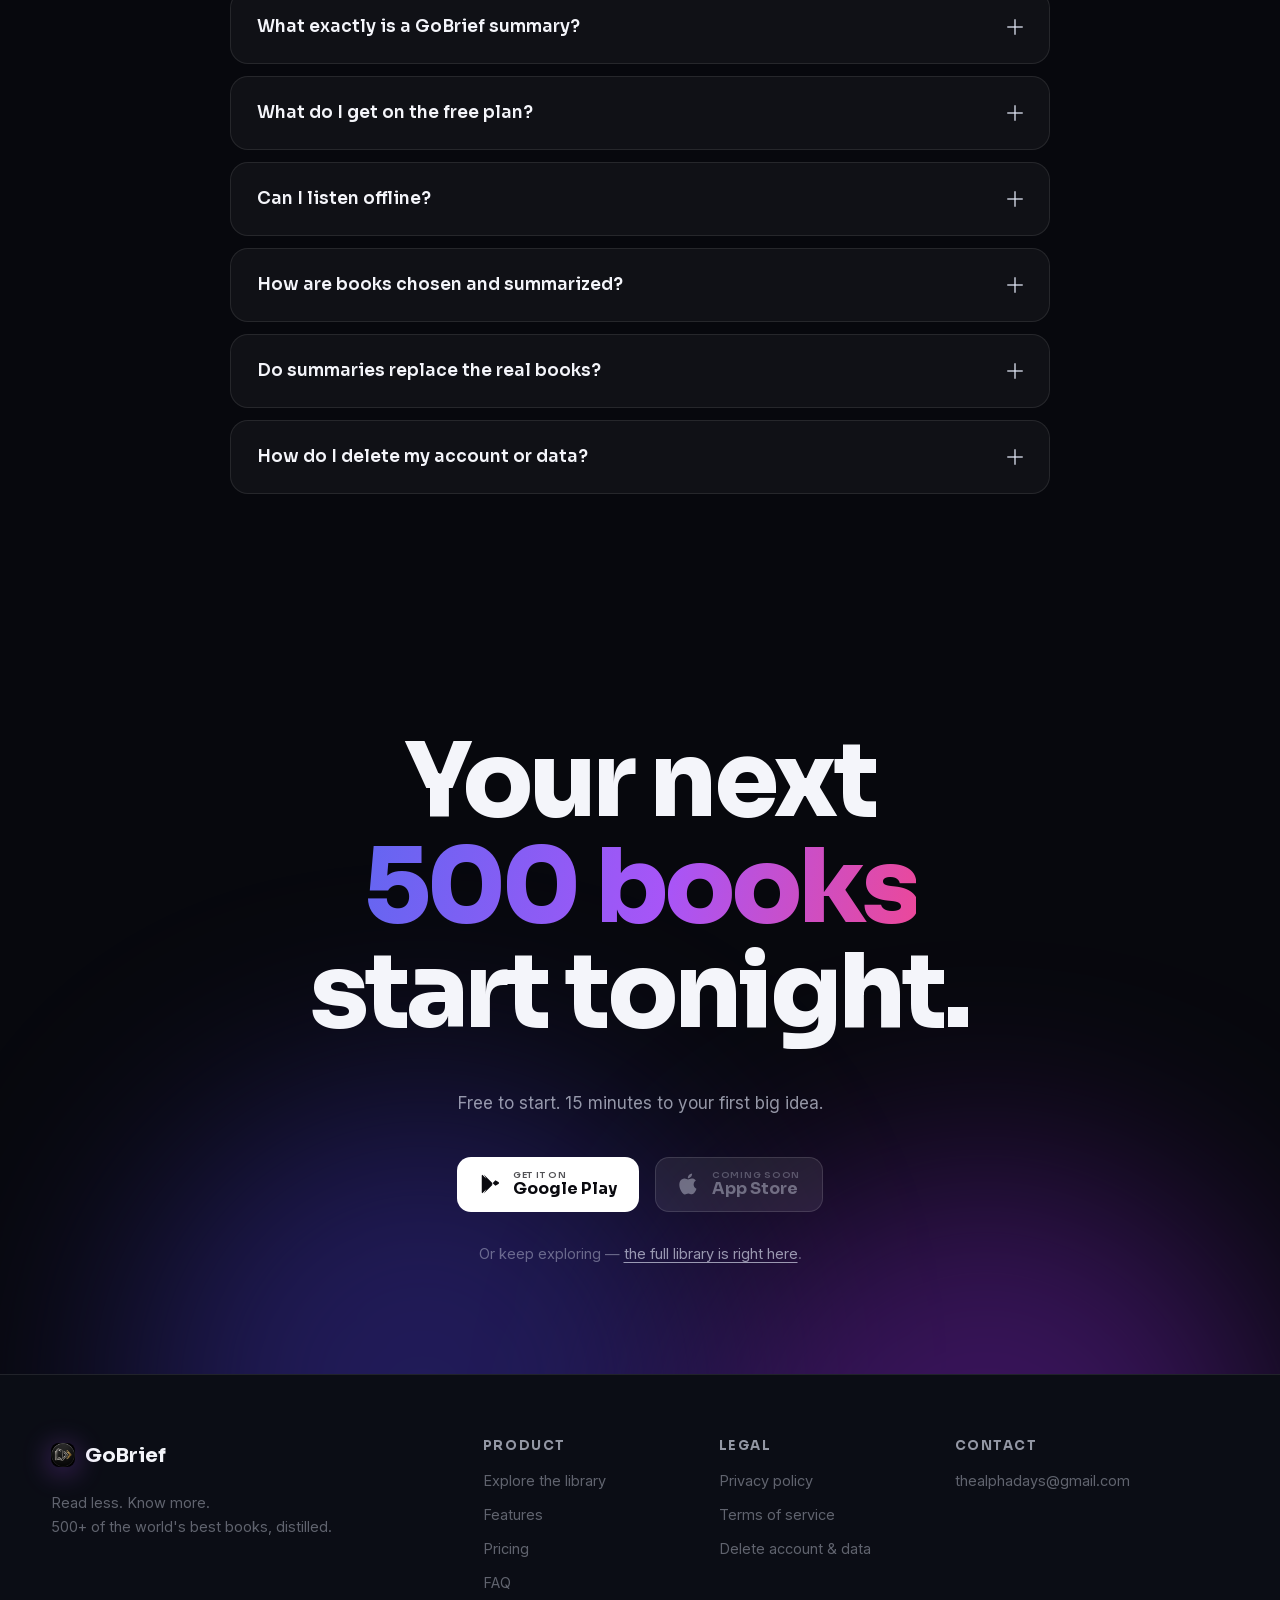
==== commit feadb052: "Enhance modal functionality by adding 'data-lenis-prevent' attribute to modal panels in explore.html" ====
--- a/index.html
+++ b/index.html
@@ -461,7 +461,7 @@
   <!-- Shared modal (plan details) -->
   <div class="modal" data-modal hidden>
     <div class="modal__backdrop" data-modal-close></div>
-    <div class="modal__panel" role="dialog" aria-modal="true">
+    <div class="modal__panel" role="dialog" aria-modal="true" data-lenis-prevent>
       <button class="modal__close" data-modal-close aria-label="Close">✕</button>
       <div class="modal__content" data-modal-content></div>
     </div>
--- a/assets/css/style.css
+++ b/assets/css/style.css
@@ -665,6 +665,7 @@
 .modal__backdrop { position: absolute; inset: 0; background: rgba(4, 5, 9, 0.78); -webkit-backdrop-filter: blur(8px); backdrop-filter: blur(8px); }
 .modal__panel {
   position: relative; width: min(680px, 100%); max-height: min(82vh, 780px); overflow: auto;
+  overscroll-behavior: contain; -webkit-overflow-scrolling: touch;
   background: #0d0f18; border: 1px solid rgba(255,255,255,.12); border-radius: 24px;
   padding: 36px; box-shadow: 0 60px 140px -40px rgba(0,0,0,.9);
   animation: modalIn .35s cubic-bezier(.22,1,.36,1);
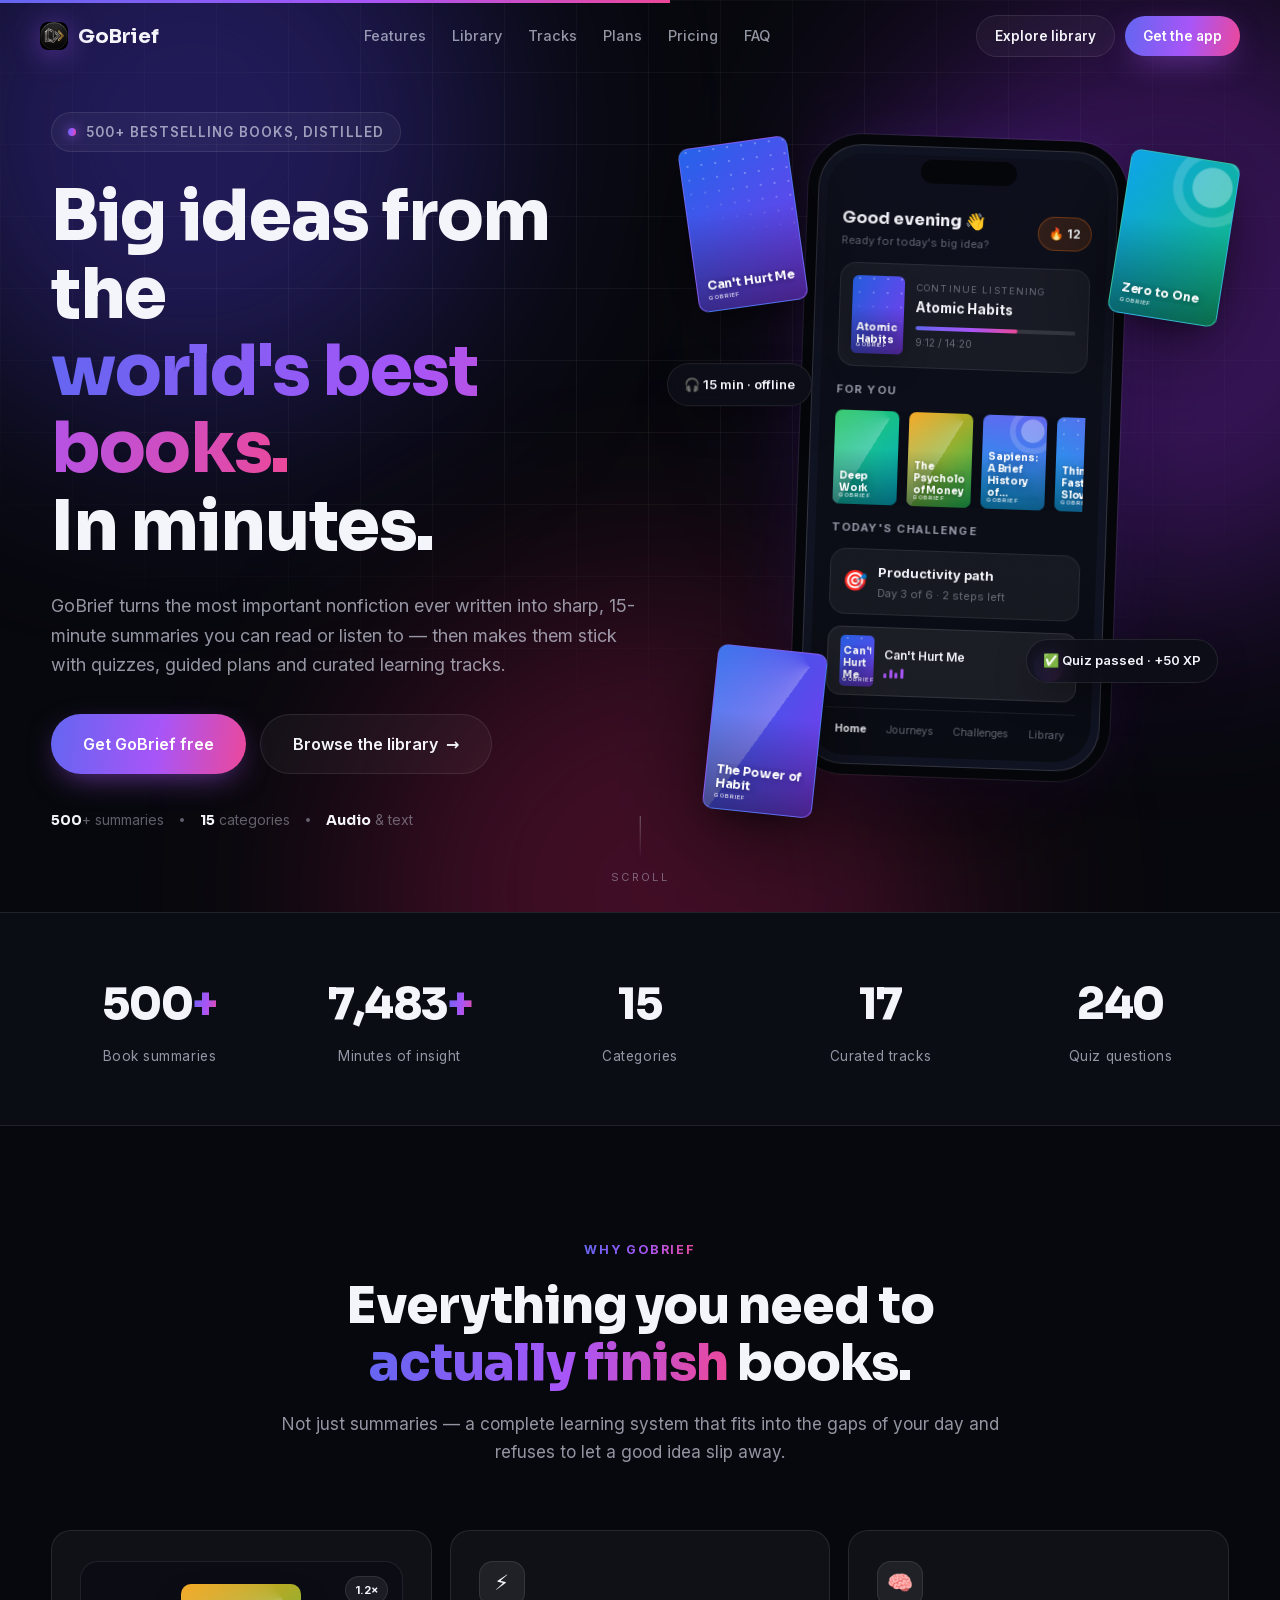
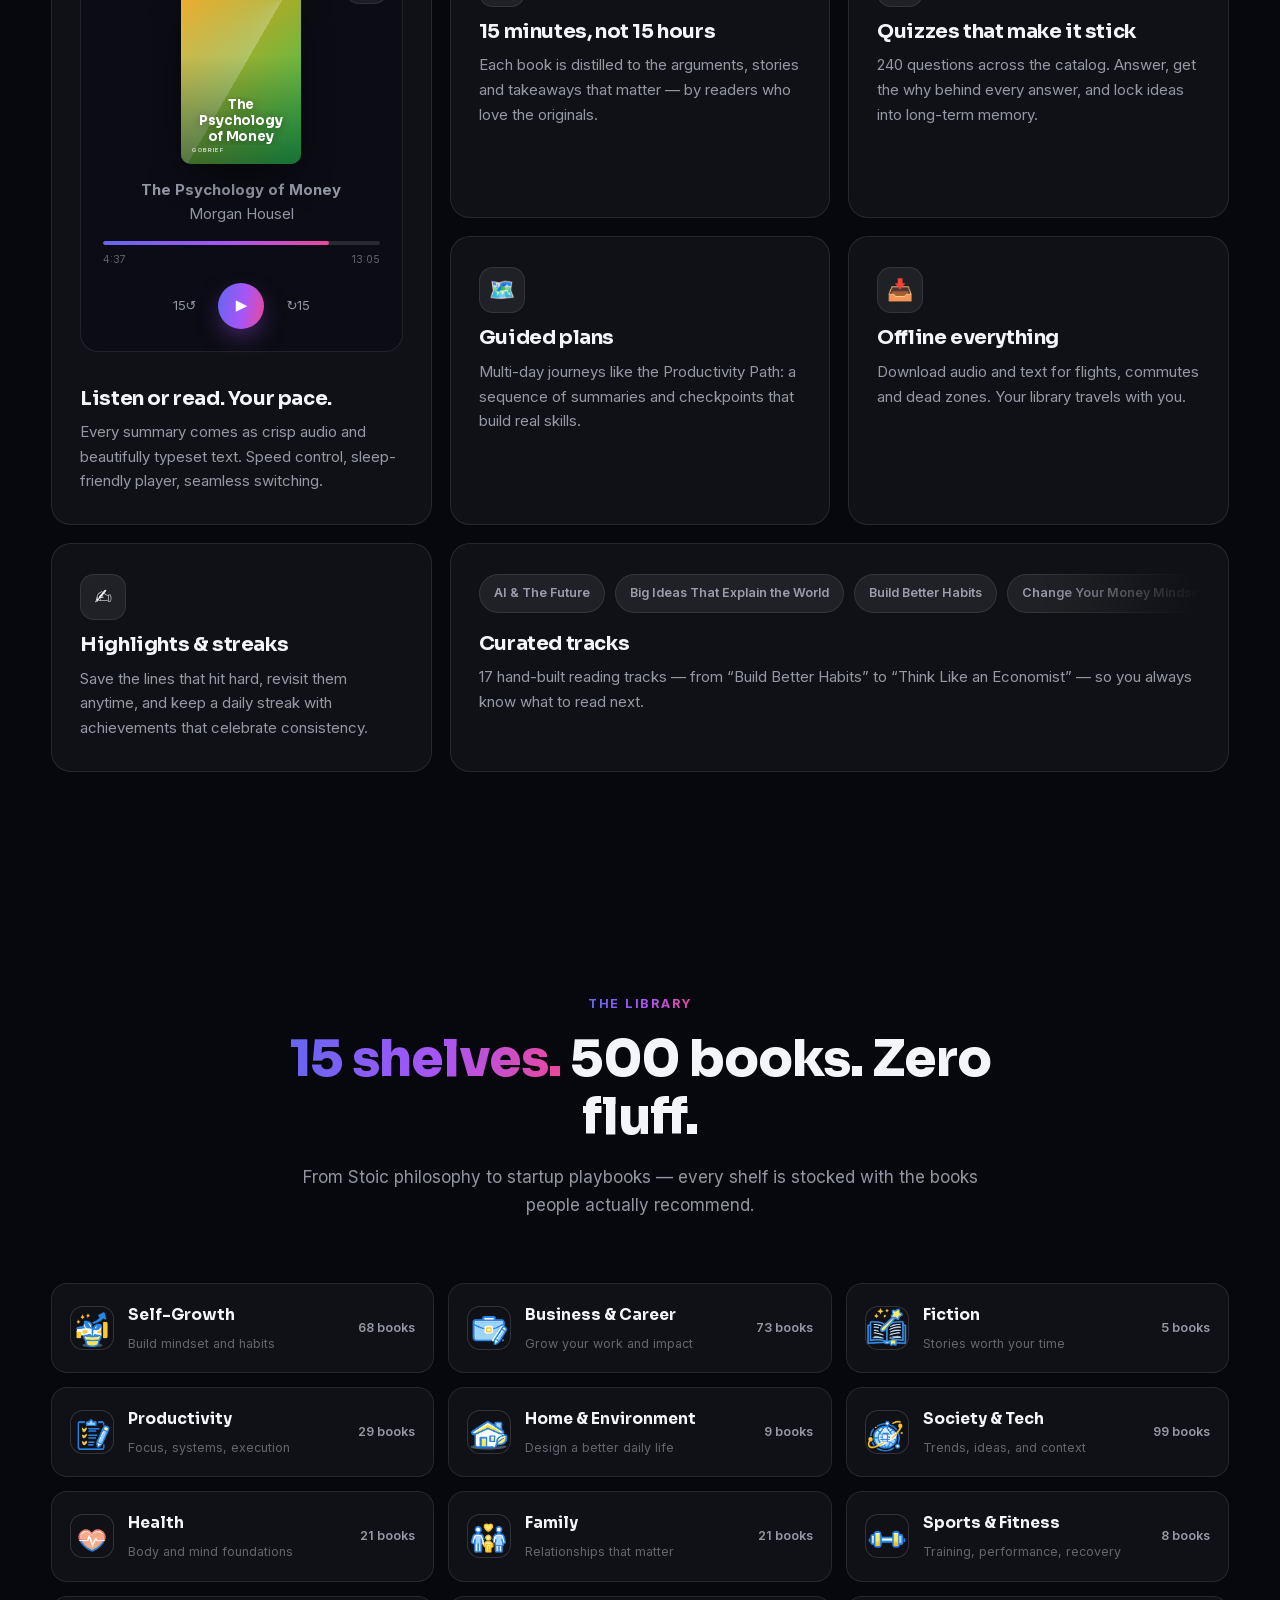
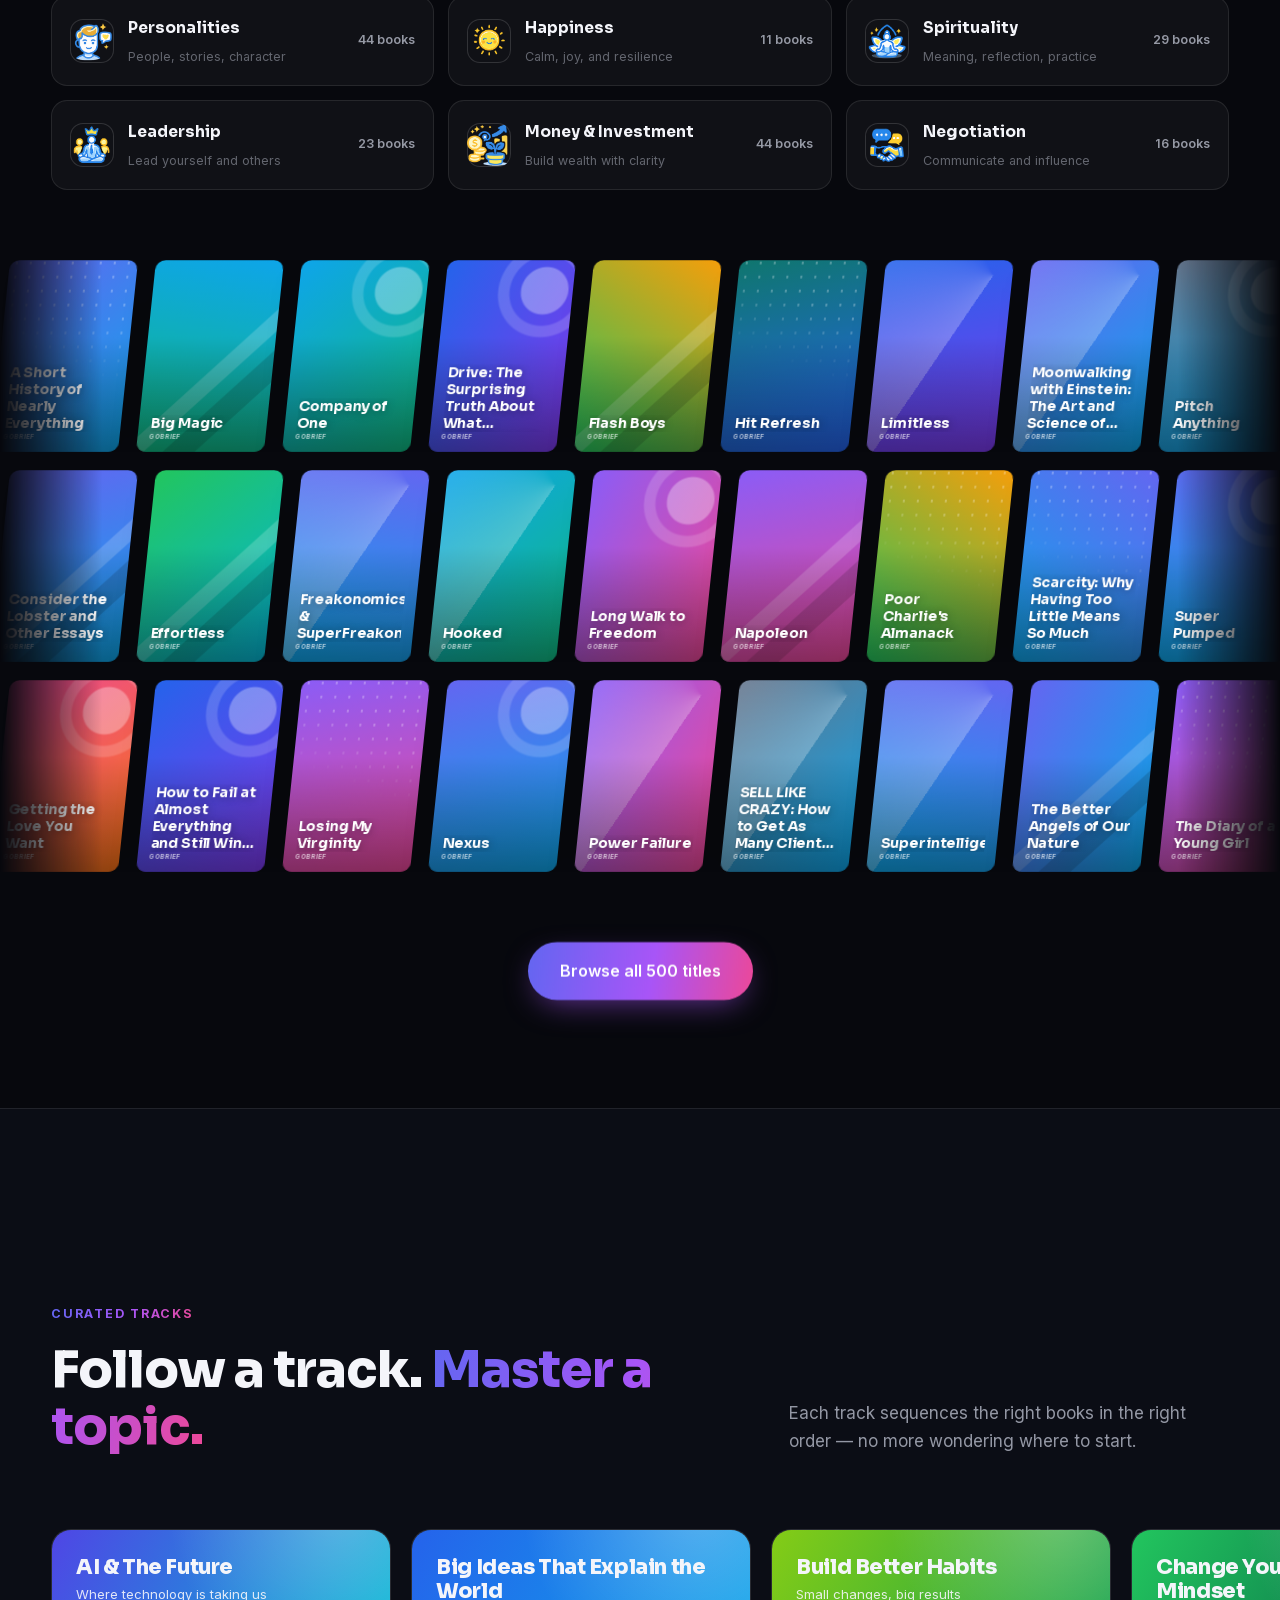
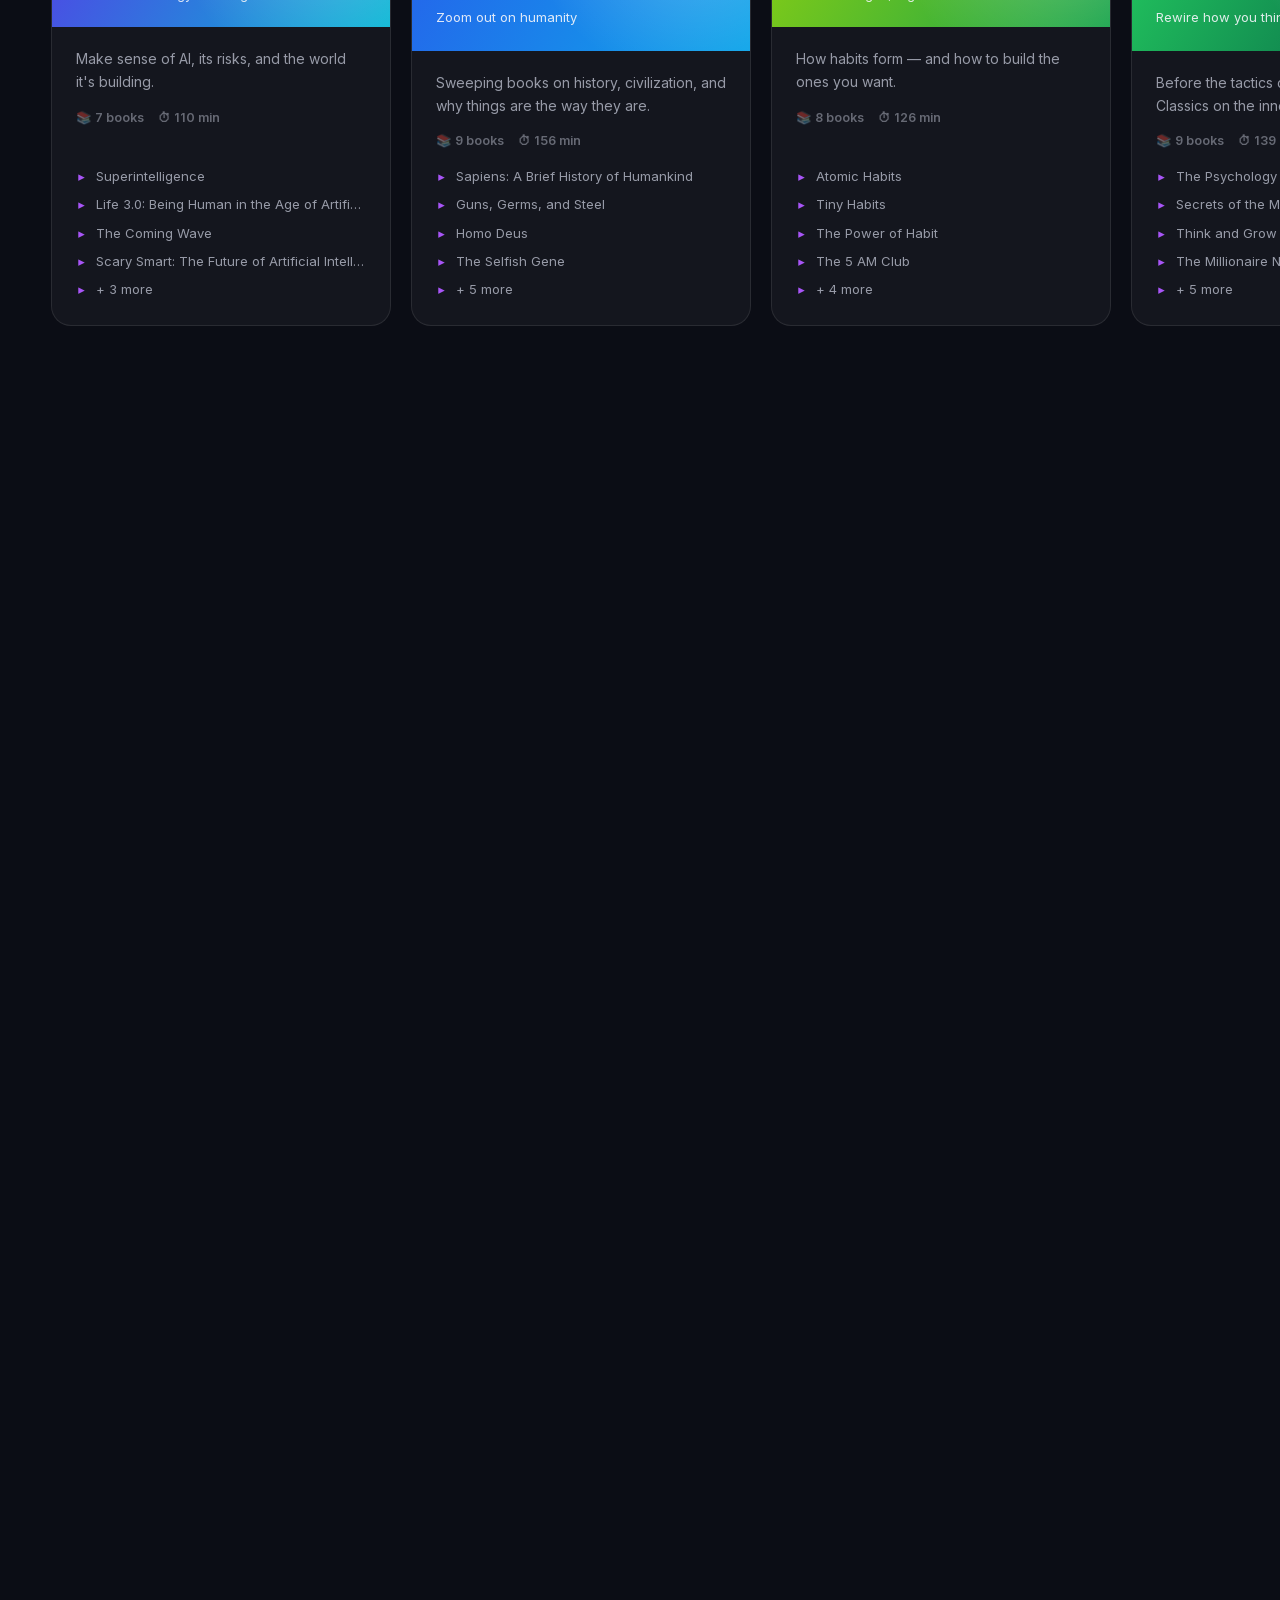
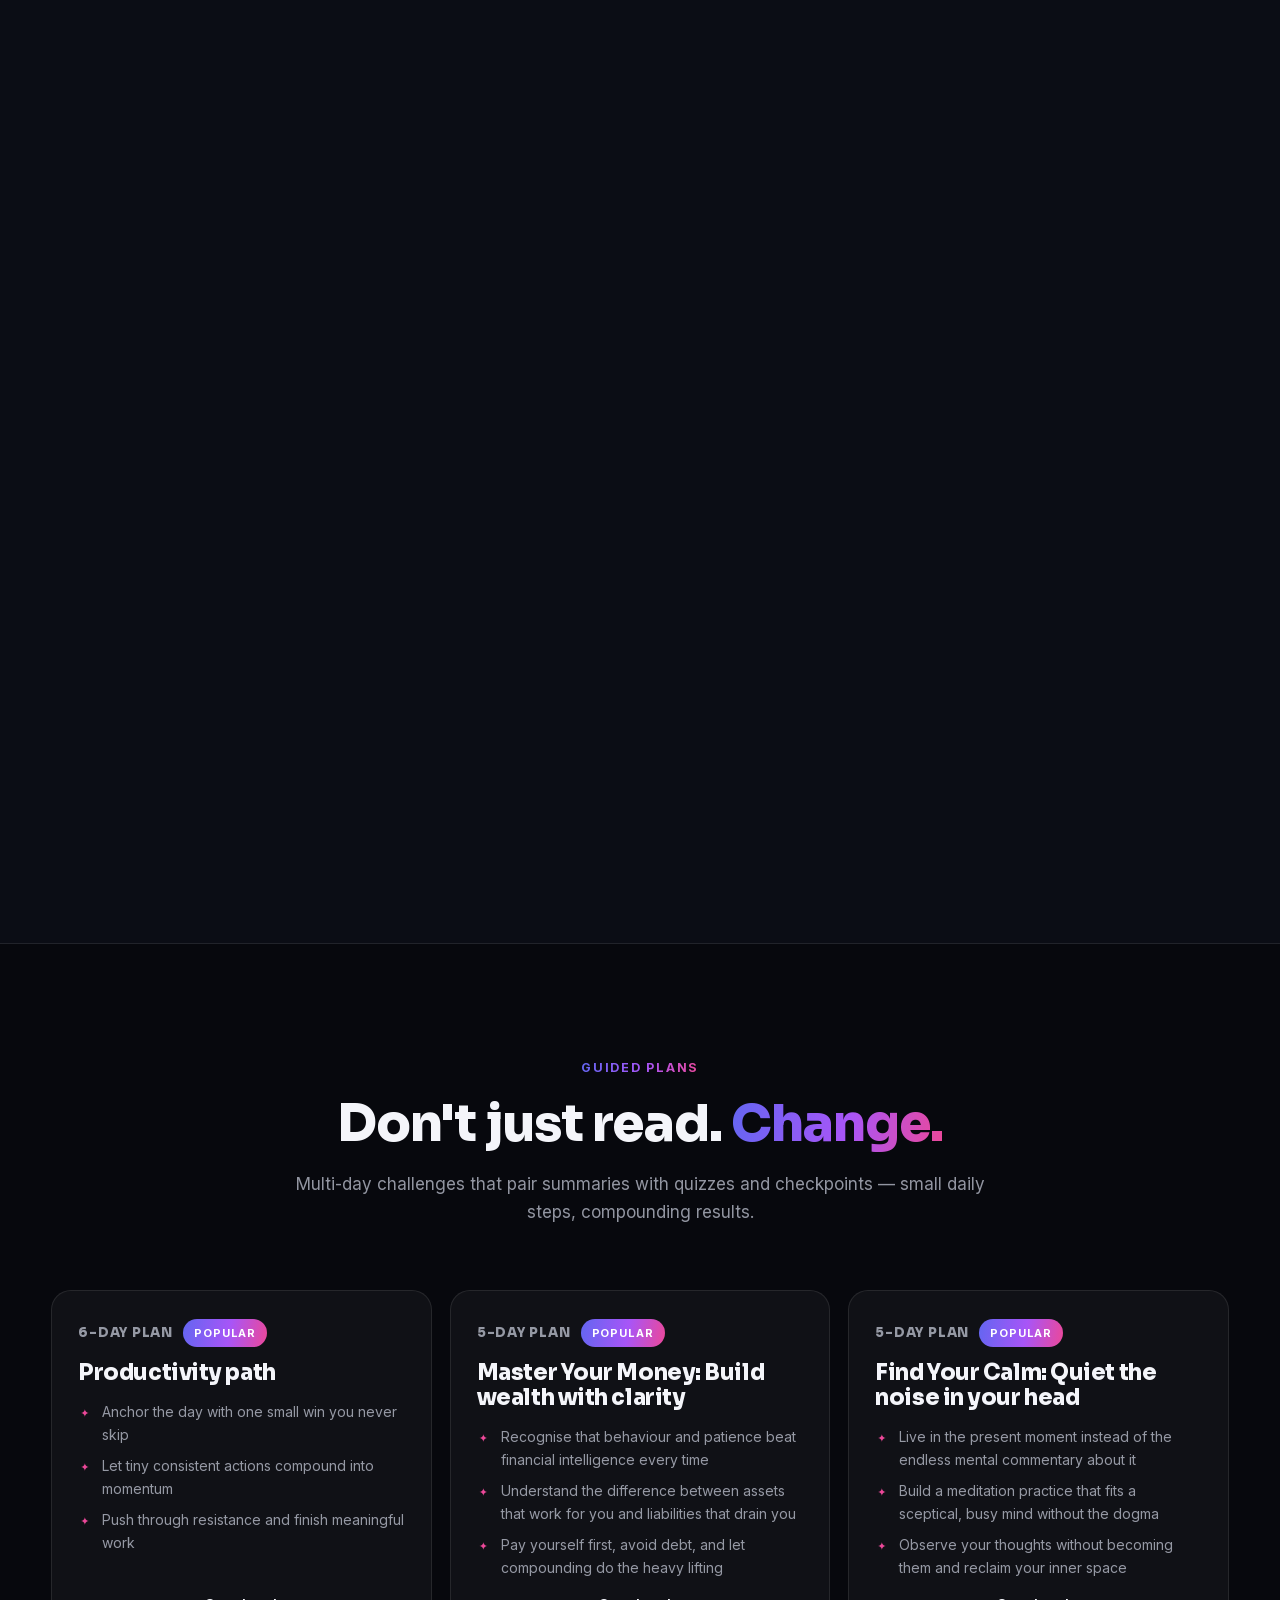
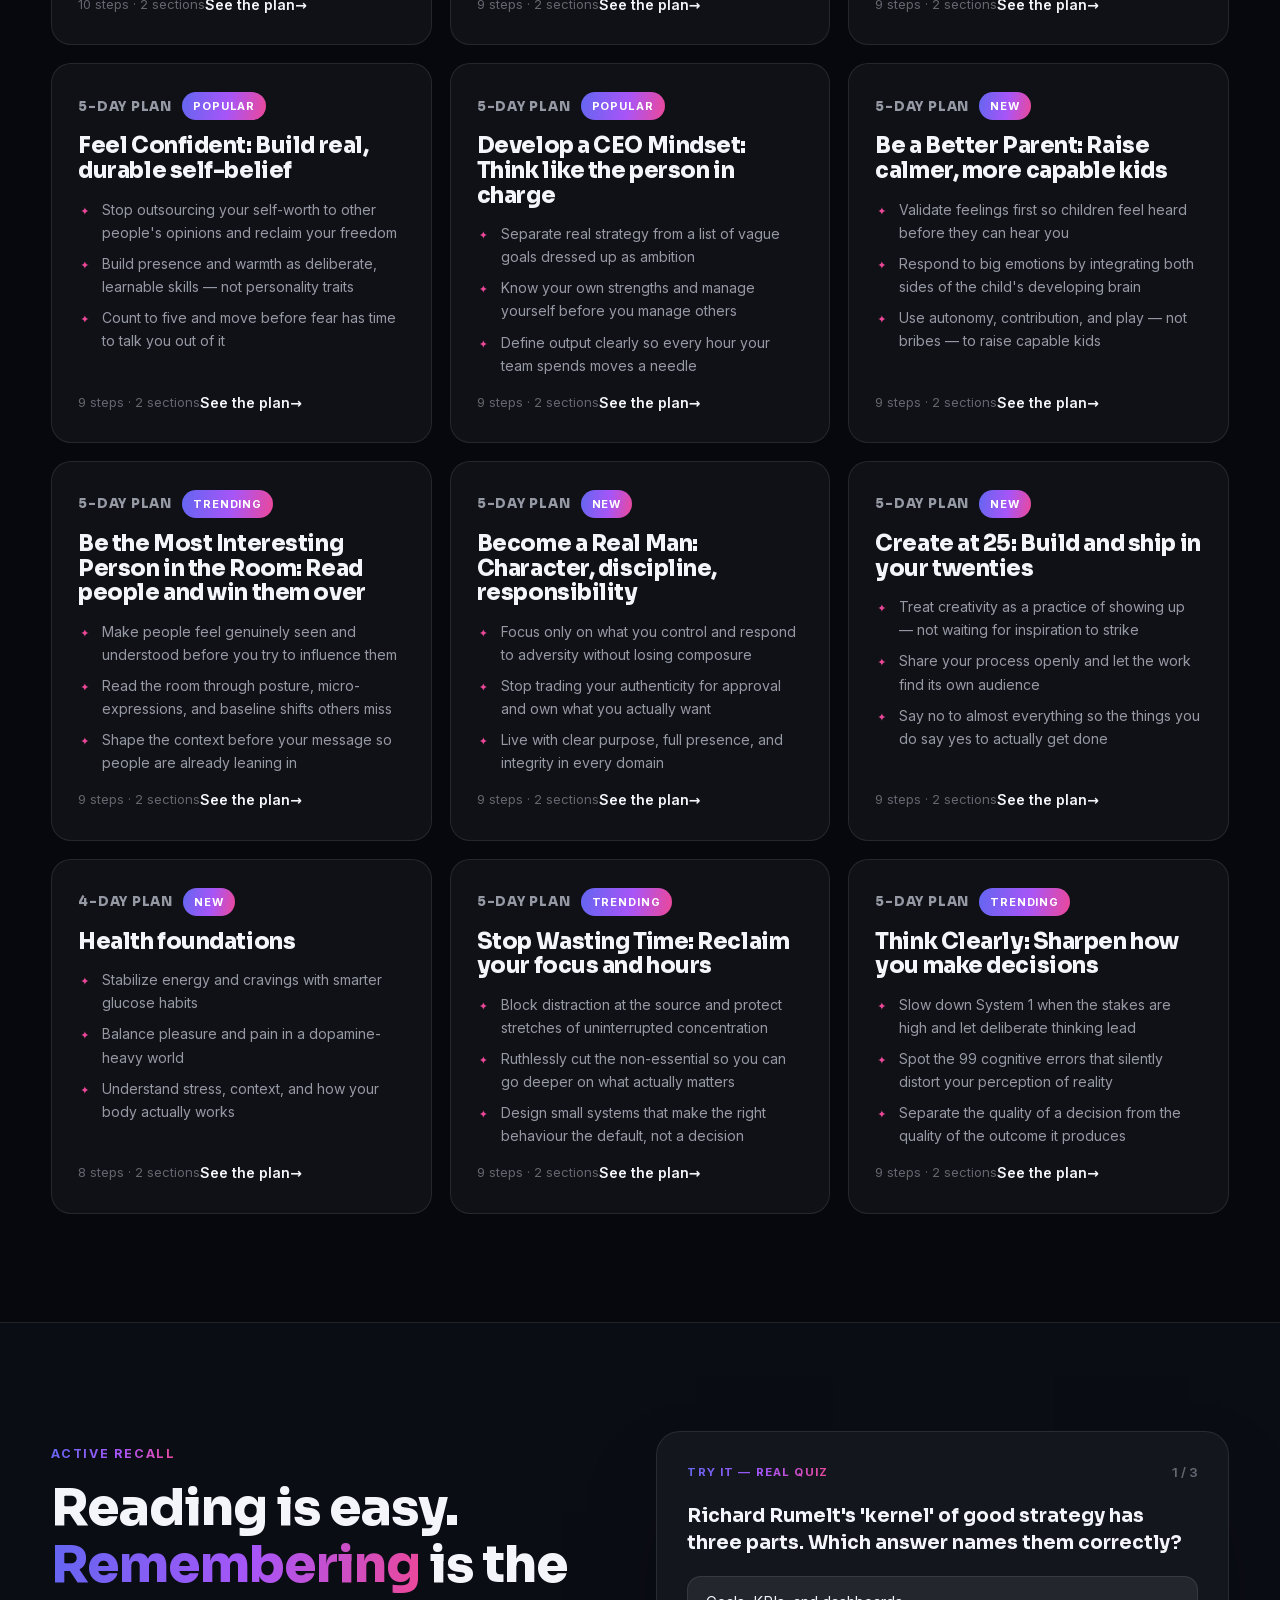
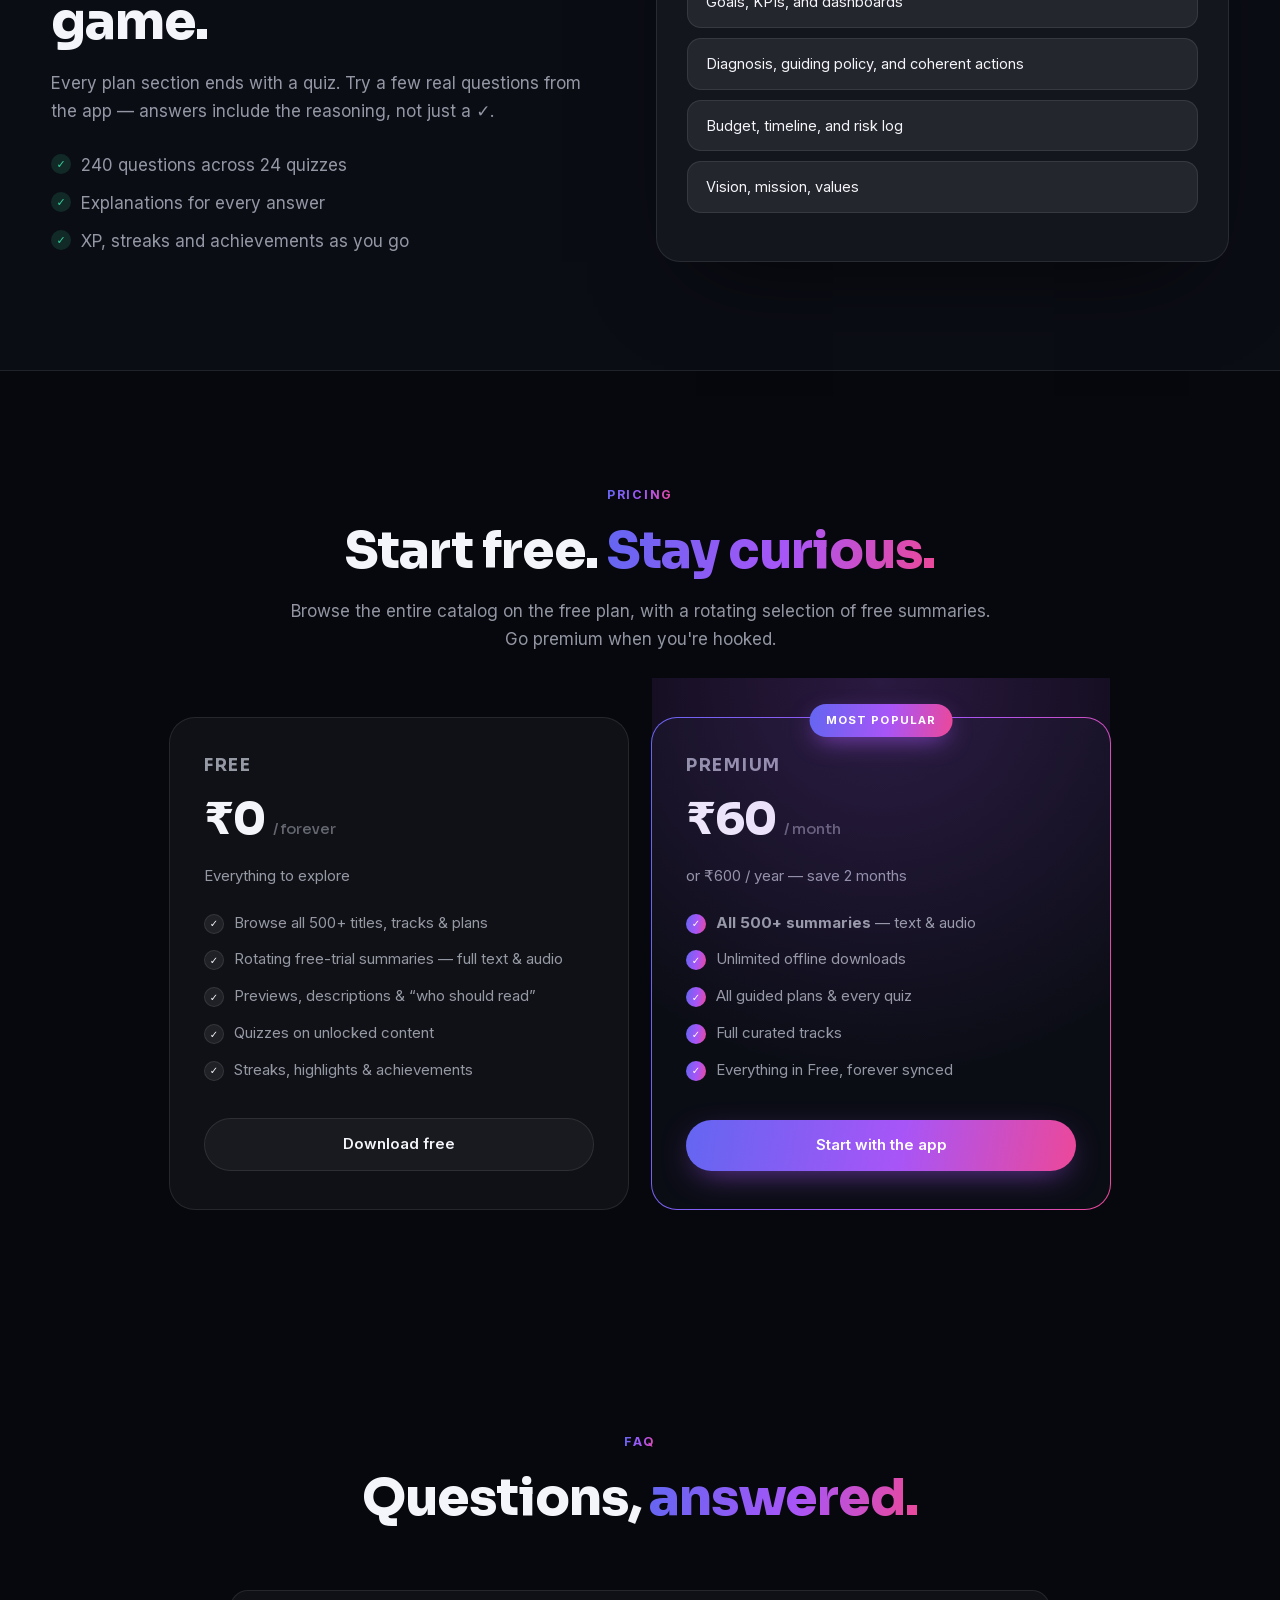
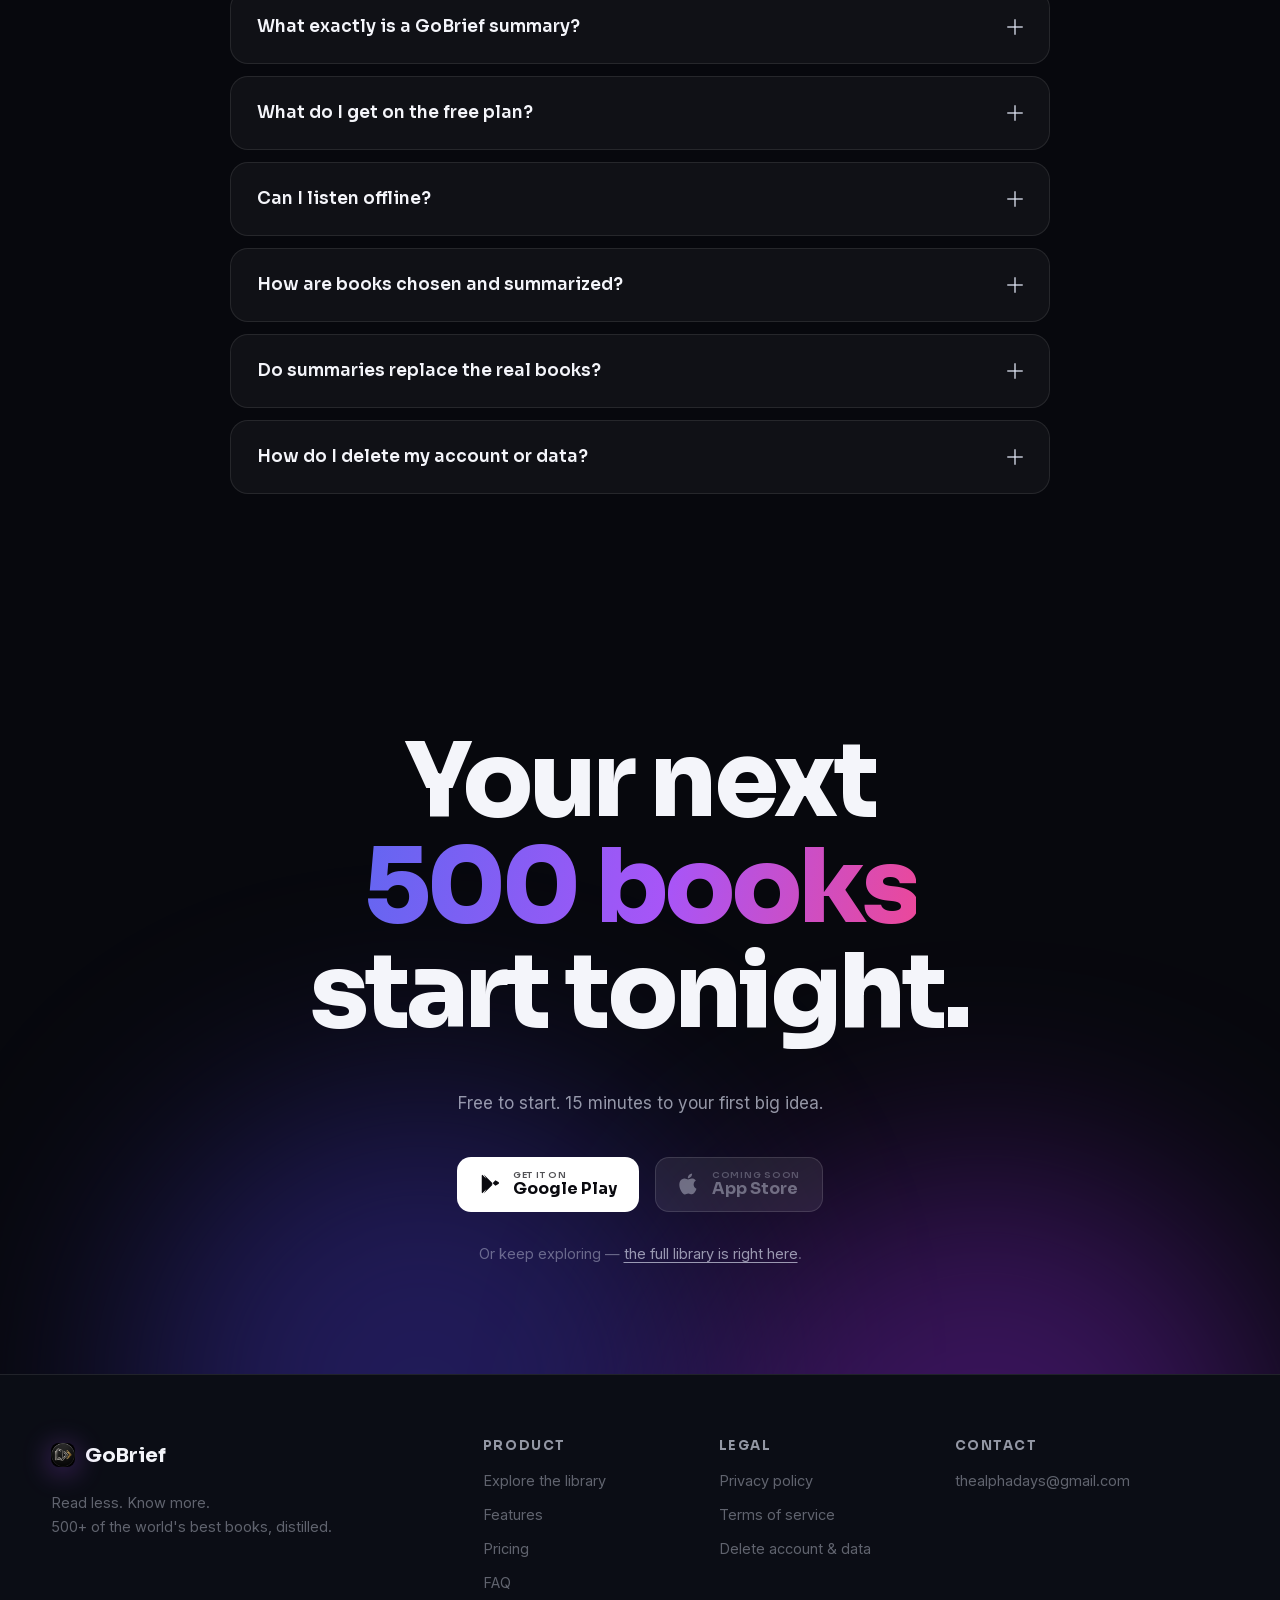
==== commit bd2e4d2b: "Add Amazon affiliate links and disclosure in terms of service; update footer and scripts in explore " ====
--- a/index.html
+++ b/index.html
@@ -455,6 +455,7 @@
     <div class="container footer-bottom">
       <p>© <span data-year>2026</span> GoBrief. All rights reserved.</p>
       <p>All book titles and author names belong to their respective owners.</p>
+      <p data-amazon-disclosure hidden></p>
     </div>
   </footer>
 
@@ -472,6 +473,7 @@
   <script src="assets/vendor/lenis.min.js"></script>
   <script src="assets/js/data.js"></script>
   <script src="assets/js/covers.js"></script>
+  <script src="assets/js/amazon.js"></script>
   <script src="assets/js/main.js"></script>
 </body>
 </html>
--- a/assets/css/style.css
+++ b/assets/css/style.css
@@ -69,6 +69,9 @@
 
 [hidden] { display: none !important; }
 
+/* Native anchor jumps (no-JS, reduced motion) land below the fixed header */
+[id] { scroll-margin-top: calc(var(--header-h) + 10px); }
+
 .container { width: min(var(--container), 92vw); margin-inline: auto; }
 .container--narrow { width: min(820px, 92vw); }
 .center { text-align: center; }
@@ -426,6 +429,12 @@
   border-radius: 12px; overflow: hidden; color: #fff;
   box-shadow: 0 14px 34px -14px rgba(0,0,0,.6);
 }
+.gb-cover__img { position: absolute; inset: 0; width: 100%; height: 100%; object-fit: cover; z-index: 1; }
+/* When a real cover image is shown, hide the generated title/brand/texture. */
+.gb-cover--photo::after,
+.gb-cover--photo .gb-cover__deco,
+.gb-cover--photo .gb-cover__body,
+.gb-cover--photo .gb-cover__brand { display: none; }
 .gb-cover__deco { position: absolute; inset: 0; pointer-events: none; }
 .gb-cover.v0 .gb-cover__deco { background: radial-gradient(circle at 78% 16%, rgba(255,255,255,.32) 0 12%, transparent 13%), radial-gradient(circle at 78% 16%, transparent 0 18%, rgba(255,255,255,.16) 19% 24%, transparent 25%); }
 .gb-cover.v1 .gb-cover__deco { background: linear-gradient(135deg, transparent 55%, rgba(255,255,255,.18) 55.5%, rgba(255,255,255,.18) 62%, transparent 62.5%), linear-gradient(135deg, transparent 68%, rgba(0,0,0,.14) 68.5%, rgba(0,0,0,.14) 78%, transparent 78.5%); }
@@ -590,7 +599,7 @@
 .price-card .btn { margin-top: auto; }
 .price-card--pro { border: 1px solid transparent; background: linear-gradient(var(--bg-2), var(--bg-2)) padding-box, var(--grad) border-box; }
 .price-card--pro li::before { background: var(--grad); border: 0; color: #fff; }
-.price-card__glow { position: absolute; inset: -40px; background: radial-gradient(circle at 50% 0%, rgba(168,85,247,.22), transparent 65%); pointer-events: none; }
+.price-card__glow { position: absolute; inset: -40px 0; background: radial-gradient(circle at 50% 0%, rgba(168,85,247,.22), transparent 65%); pointer-events: none; }
 .price-card__badge {
   position: absolute; top: -14px; left: 50%; transform: translateX(-50%);
   background: var(--grad); color: #fff; font-size: 11.5px; font-weight: 700;
@@ -664,7 +673,7 @@
 .modal { position: fixed; inset: 0; z-index: 200; display: grid; place-items: center; padding: 24px; }
 .modal__backdrop { position: absolute; inset: 0; background: rgba(4, 5, 9, 0.78); -webkit-backdrop-filter: blur(8px); backdrop-filter: blur(8px); }
 .modal__panel {
-  position: relative; width: min(680px, 100%); max-height: min(82vh, 780px); overflow: auto;
+  position: relative; width: min(680px, 100%); max-height: min(82vh, 780px); max-height: min(82dvh, 780px); overflow: auto;
   overscroll-behavior: contain; -webkit-overflow-scrolling: touch;
   background: #0d0f18; border: 1px solid rgba(255,255,255,.12); border-radius: 24px;
   padding: 36px; box-shadow: 0 60px 140px -40px rgba(0,0,0,.9);
@@ -693,6 +702,7 @@
 .chip--premium { background: var(--grad); color: #fff; border: 0; }
 .chip--free { background: rgba(52, 211, 153, .16); border-color: rgba(52, 211, 153, .4); color: var(--ok); }
 .book-detail__actions { display: flex; gap: 10px; margin-top: auto; flex-wrap: wrap; }
+.book-detail .book-detail__disclosure { margin: 0; font-size: 12px; color: var(--faint); }
 .book-detail h4 { font-size: 13px; letter-spacing: .12em; text-transform: uppercase; color: var(--muted); margin: 24px 0 10px; }
 .book-detail p { color: var(--muted); font-size: 15px; }
 .book-detail__who { list-style: none; margin: 0; padding: 0; display: flex; flex-direction: column; gap: 10px; color: var(--muted); font-size: 14.5px; }
@@ -773,6 +783,7 @@
 /* ---------- Responsive ---------- */
 @media (max-width: 1080px) {
   .main-nav { display: none; }
+  .nav-toggle { display: block; }
   .tracks-rail-wrap { overflow-x: auto; -webkit-overflow-scrolling: touch; scrollbar-width: none; }
   .tracks-rail-wrap::-webkit-scrollbar { display: none; }
   .hero-inner { grid-template-columns: 1fr; gap: 70px; text-align: center; }
@@ -794,7 +805,6 @@
   .hero-sub { font-size: 15.5px; }
   .hero-actions .btn--lg { padding: 14px 24px; font-size: 15px; }
   .header-actions .btn--ghost { display: none; }
-  .nav-toggle { display: block; }
   .phone { width: 270px; height: 560px; }
   .hero-stage { height: 500px; }
   .float-card--2 { display: none; }
